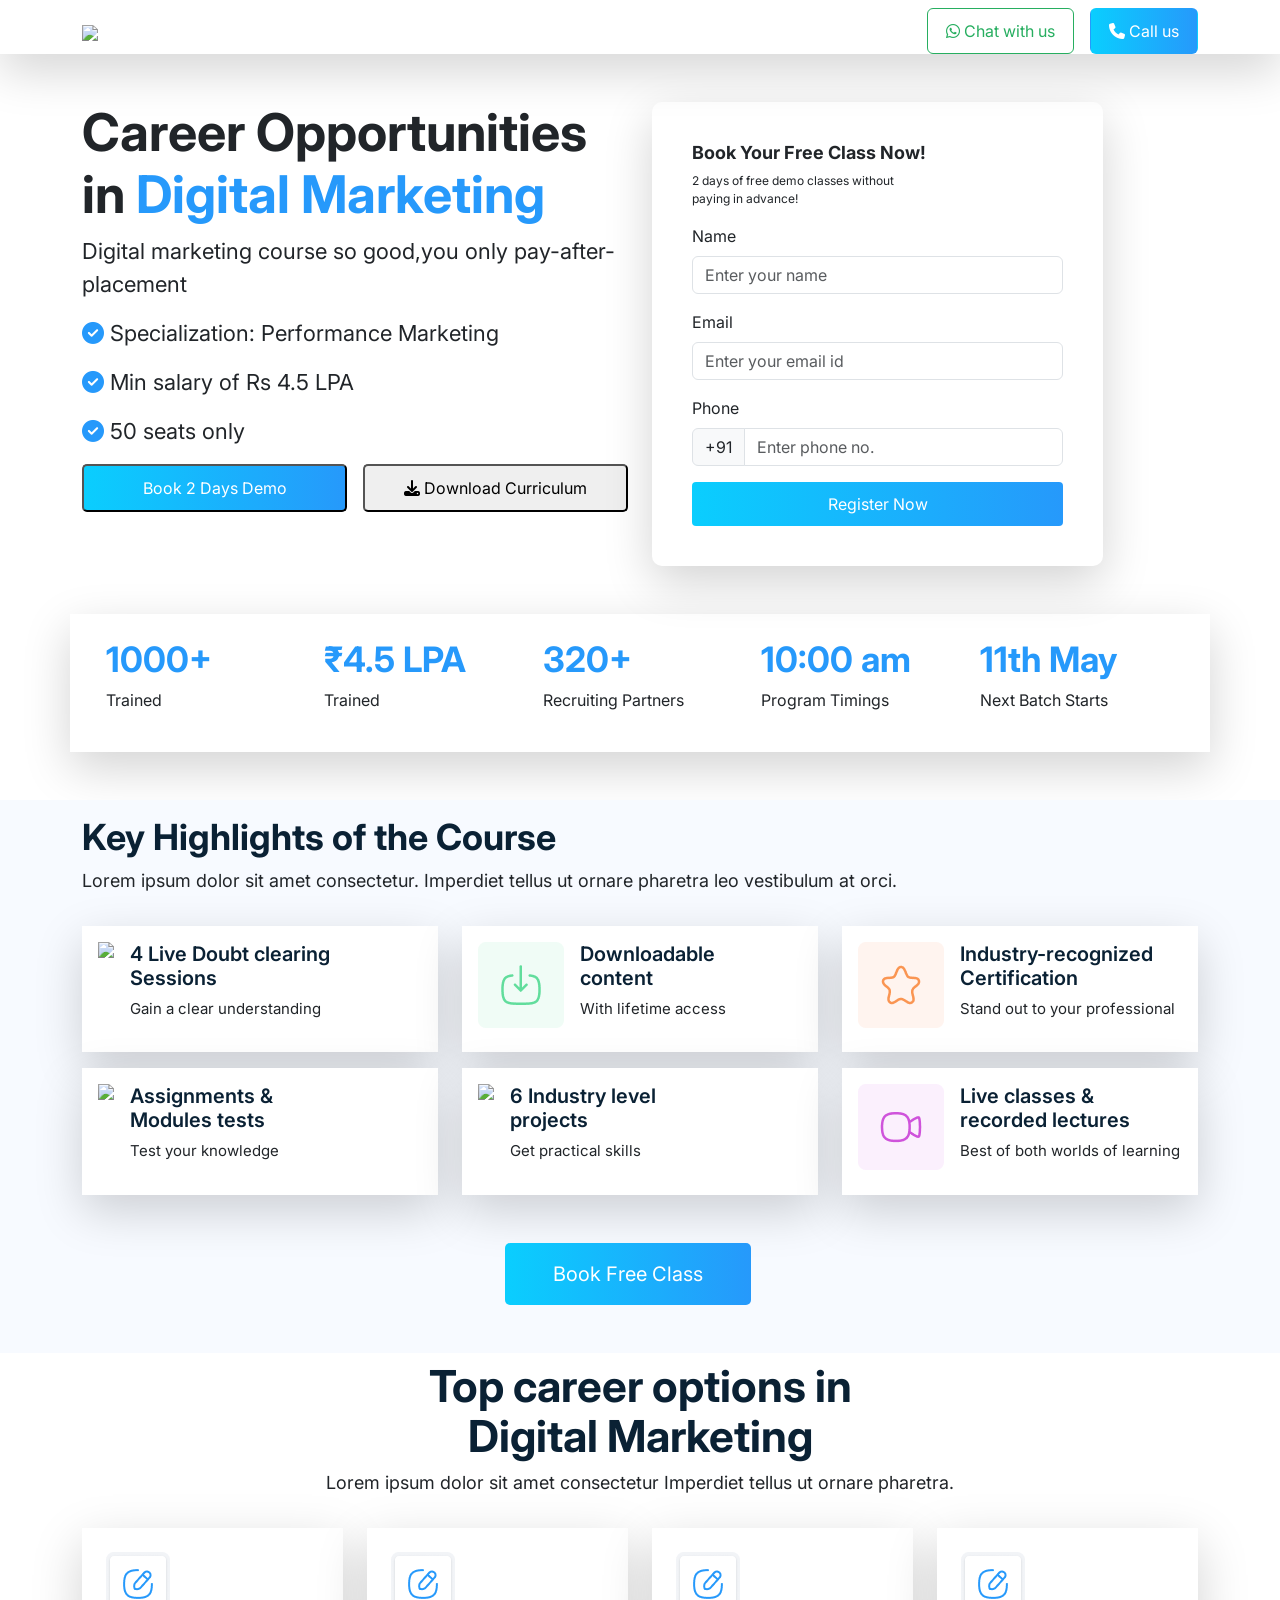
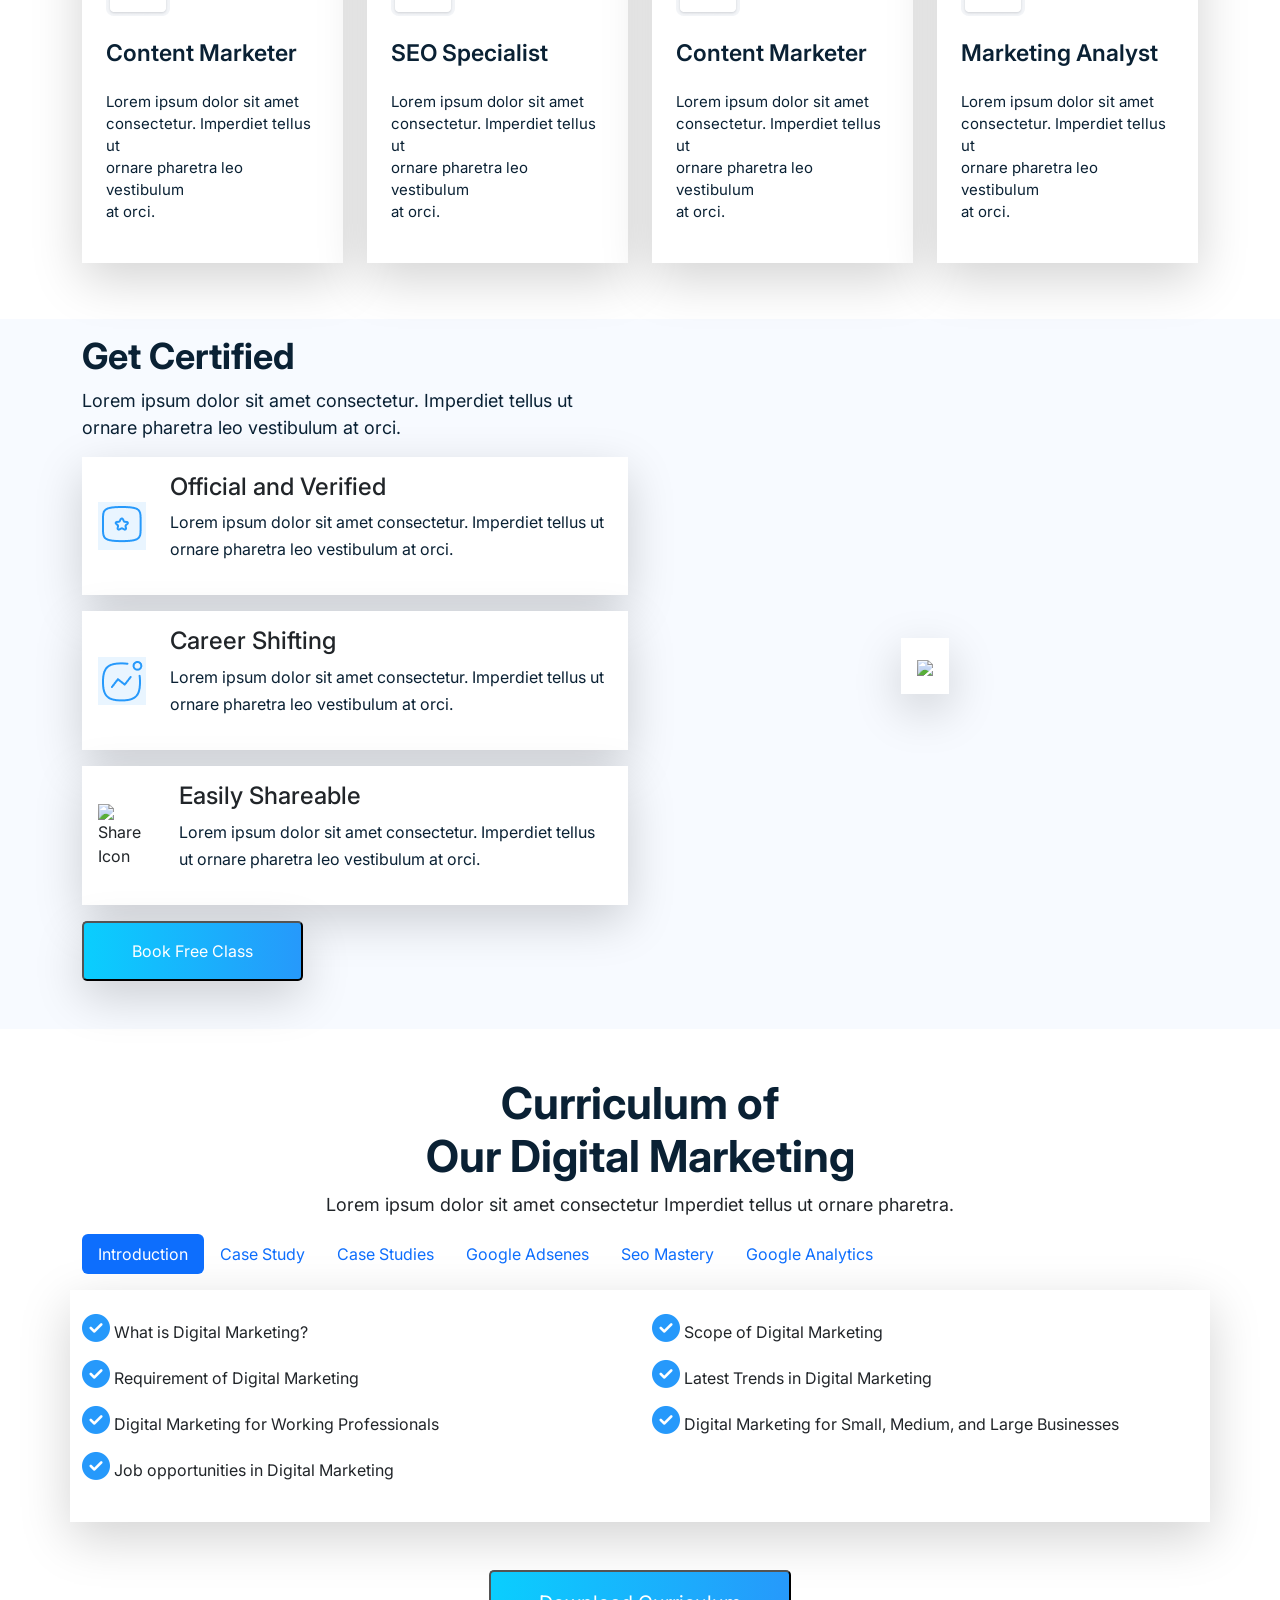
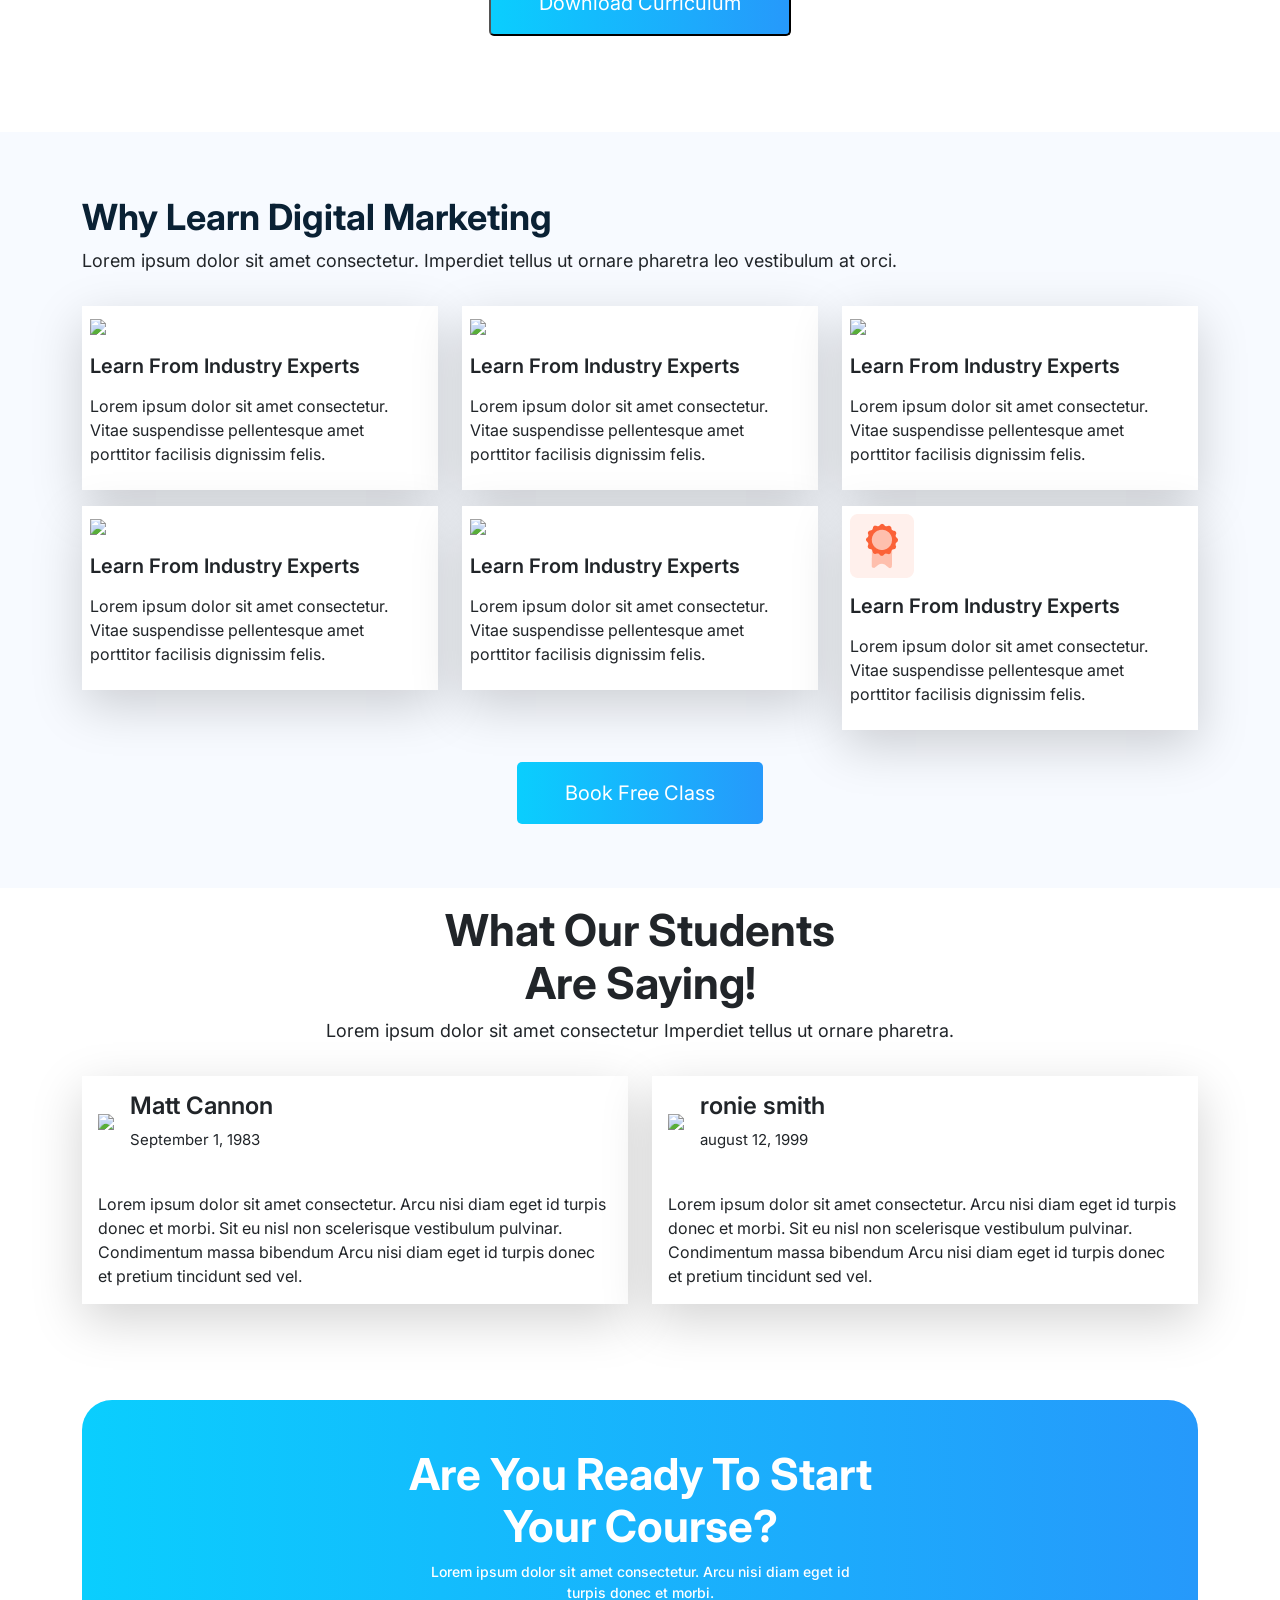
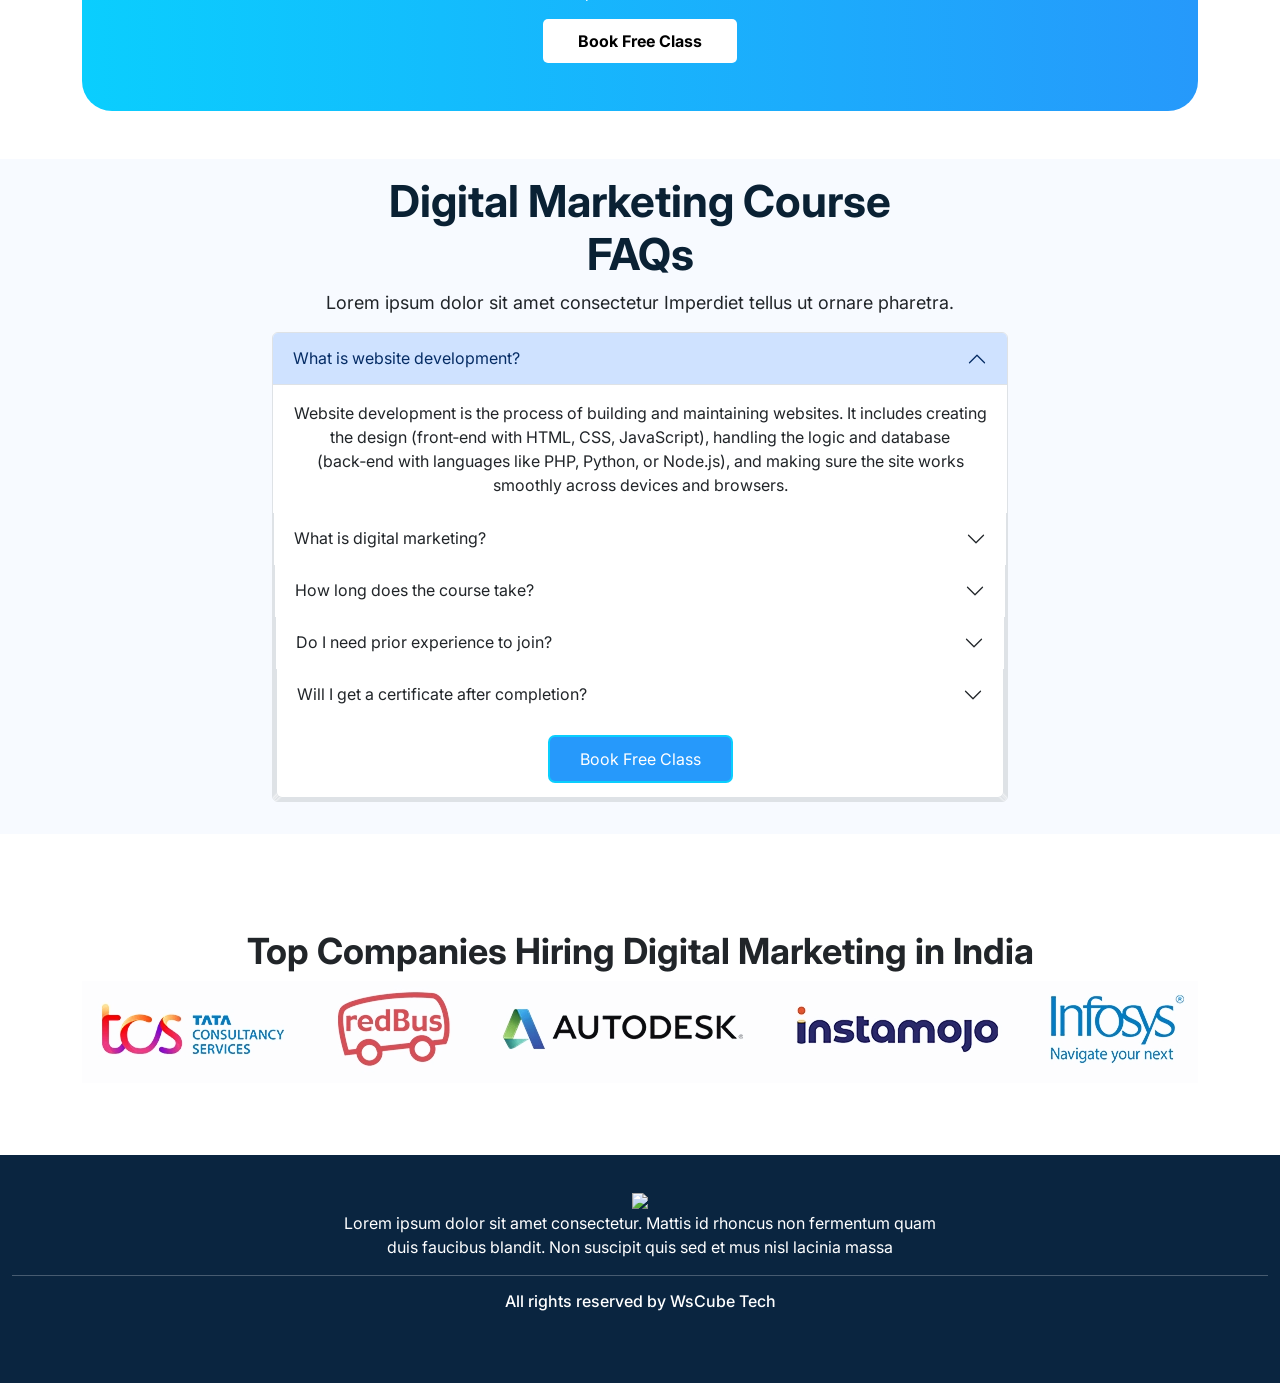
==== index.html @ 738ce54e "Rename home.html to index.html" ====
<!DOCTYPE html>
<html lang="en">

<head>
  <meta charset="UTF-8">
  <meta name="viewport" content="width=device-width, initial-scale=1.0">
  <title>Wscube teach landing page</title>
  <link href="https://cdn.jsdelivr.net/npm/bootstrap@5.3.8/dist/css/bootstrap.min.css" rel="stylesheet" />
  <link rel="stylesheet" href="https://cdnjs.cloudflare.com/ajax/libs/font-awesome/6.7.2/css/all.min.css" />
  <link rel="stylesheet" href="https://cdnjs.cloudflare.com/ajax/libs/font-awesome/6.7.2/css/all.min.css" />
  <link
    href="https://fonts.googleapis.com/css2?family=Inter:ital,opsz,wght@0,14..32,100..900;1,14..32,100..900&display=swap"
    rel="stylesheet" />

  <link rel="stylesheet" href="css/style.css">
  <link rel="stylesheet" href="css/media.css">
</head>

<body>
  <!-- enquiry modal -->
  <div class="modal fade" id="enmodal" tabindex="-1">
    <div class="modal-dialog">
      <div class="modal-content">

        <div class="modal-header">
          <h5 class="modal-title">Enquiry Now</h5>
          <button type="button" class="btn-close" data-bs-dismiss="modal" aria-label="Close"></button>
        </div>

        <div class="modal-body">
          <form class="bannerform p-3">
            <h3>Book Your Free Class Now!</h3>
            <p>2 days of free demo classes without paying in advance!</p>

            <div class="mb-3">
              <label class="form-label">Name</label>
              <input type="text" class="form-control" placeholder="Enter your name">
            </div>

            <div class="mb-3">
              <label class="form-label">Email</label>
              <input type="email" class="form-control" placeholder="Enter your email">
            </div>

            <div class="mb-3">
              <label class="form-label">Phone</label>
              <div class="input-group">
                <span class="input-group-text">+91</span>
                <input type="text" class="form-control" placeholder="Phone">
              </div>
            </div>

            <div class="mt-3">
              <button type="button" class="btn btn-primary" data-bs-toggle="modal" data-bs-target="#thanku">
                Register Now
              </button>
            </div>
          </form>
        </div>

      </div>
    </div>
  </div>

  <div class="modal fade" id="bookdemo" tabindex="-1">
    <div class="modal-dialog">
      <div class="modal-content">

        <div class="modal-header">
          <h5 class="modal-title">Book Now</h5>
          <button type="button" class="btn-close" data-bs-dismiss="modal" aria-label="Close"></button>
        </div>

        <div class="modal-body">
          <form class="bannerform p-3">
            <h3>Book Your Free Class Now!</h3>
            <p>2 days of free demo classes without paying in advance!</p>

            <div class="mb-3">
              <label class="form-label">Name</label>
              <input type="text" class="form-control" placeholder="Enter your name">
            </div>

            <div class="mb-3">
              <label class="form-label">Email</label>
              <input type="email" class="form-control" placeholder="Enter your email">
            </div>

            <div class="mt-3">
              <button type="button" class="btn btn-primary" data-bs-toggle="modal" data-bs-target="#thanku">
                Register Now
              </button>
            </div>
          </form>
        </div>

      </div>
    </div>
  </div>



  <header class="container-fluid py-2 shadow-lg bg-white mb-0 pb-0 position-sticky top-0 bg-white">
    <div class="container">
      <div class="row align-items-center">
        <div class="col-lg-6 col-12 text-lg-start text-center">
          <img src="images/logo.svg">
        </div>
        <div class="col-lg-6">
          <div class="btn-outer d-flex gap-3 justify-content-end">
            <button class="btn whatsappbtn"> <i class="fa-brands fa-whatsapp"></i> Chat with us</button>
            <button class="btn callbtn"> <i class="fa-solid fa-phone"></i> Call us</button>
          </div>
        </div>
      </div>
    </div>
  </header>

  <section class="container-fluid  py-lg-5 py-sm-4 py-3">
    <div class="container">
      <div class="row justify-content-space-betweenalign-items-center gy-3">
        <div class="col-lg-6">
          <div class="bannercontant">
            <h1>Career Opportunities <br>in<span> Digital Marketing</span></h1>
            <p>Digital marketing course so good,you only pay-after-<br>placement</p>
            <ul class="m-0 p-0">
              <li class="mb-3"><i class="fa-solid fa-circle-check"></i> Specialization: Performance Marketing</li>
              <li class="mb-3"><i class="fa-solid fa-circle-check"></i> Min salary of Rs 4.5 LPA</li>
              <li class="mb-3"><i class="fa-solid fa-circle-check"></i> 50 seats only</li>
            </ul>
            <div class="bannercontantbtn d-flex gap-3">
              <button data-bs-toggle="modal" data-bs-target="#bookdemo">Book 2 Days Demo</button>
              <button data-bs-toggle="modal" data-bs-target="#enmodal"><i class="fa-solid fa-download"></i> Download
                Curriculum</button>
            </div>
          </div>
        </div>
        <div class="col-lg-5">
          <form class="bannerform shadow-lg">
            <h3>Book Your Free Class Now!</h3>
            <p>2 days of free demo classes without<br>
              paying in advance!</p>
            <div class="mb-3">
              <label class="form-label">Name</label>
              <input type="name" class="form-control" placeholder="Enter your name">
            </div>
            <div class="mb-3">
              <label class="form-label">Email</label>
              <input type="email" class="form-control" placeholder="Enter your email id">
            </div>
            <div class="col-auto">
              <label class="visually-hidden">Phone</label>
              <label class="form-label">Phone</label>
              <div class="input-group">
                <div class="input-group-text">+91</div>
                <input type="text" class="form-control" placeholder="Enter phone no.">
              </div>
              <div class="mt-3">
                <button>Register Now</button>
              </div>
            </div>
          </form>
        </div>
      </div>
    </div>
    <div class="container shadow-lg mt-5 countersection">
      <div class="row row-cols-lg-5 row-cols-md-2 row-cols-1 p-4">
        <div class="col">
          <h3>1000+</h3>
          <p>Trained</p>
        </div>
        <div class="col">
          <h3>₹4.5 LPA</h3>
          <p>Trained</p>
        </div>
        <div class="col">
          <h3>320+</h3>
          <p>Recruiting Partners</p>
        </div>
        <div class="col">
          <h3>10:00 am</h3>
          <p>Program Timings</p>
        </div>
        <div class="col">
          <h3>11th May</h3>
          <p>Next Batch Starts </p>
        </div>
      </div>
    </div>
  </section>

  <section class="container-fluid highlightsection py-3">
    <div class="container">
      <div class="row mb-3">
        <div class="col-12">
          <h2>Key Highlights of the Course</h2>
          <p>Lorem ipsum dolor sit amet consectetur. Imperdiet tellus ut ornare pharetra leo vestibulum at orci.</p>
        </div>
      </div>
      <div class="row gy-3 mb-3">
        <div class="col-lg-4 col-sm-6 col-12">
          <div class="bg-white p-3 d-flex gap-3 align-items-start highlightitems shadow-lg">
            <img src="images/msg.png">
            <div>
              <h4>4 Live Doubt clearing<br> Sessions</h4>
              <p>Gain a clear understanding</p>
            </div>
          </div>
        </div>
        <div class="col-lg-4 col-sm-6 col-12">
          <div class="bg-white p-3 d-flex gap-3 align-items-start highlightitems shadow-lg">
            <img src="images/drop.png">
            <div>
              <h4>Downloadable<br> content</h4>
              <p>With lifetime access</p>
            </div>
          </div>
        </div>
        <div class="col-lg-4 col-sm-6 col-12">
          <div class="bg-white p-3 d-flex gap-3 align-items-start highlightitems shadow-lg">
            <img src="images/Frame 353 (1).png">
            <div>
              <h4>Industry-recognized<br> Certification</h4>
              <p>Stand out to your professional</p>
            </div>
          </div>
        </div>
        <div class="col-lg-4 col-sm-6 col-12">
          <div class="bg-white p-3 d-flex gap-3 align-items-start highlightitems shadow-lg">
            <img src="images/frame.png.png">
            <div>
              <h4>Assignments &<br>Modules tests</h4>
              <p>Test your knowledge</p>
            </div>
          </div>
        </div>
        <div class="col-lg-4 col-sm-6 col-12">
          <div class="bg-white p-3 d-flex gap-3 align-items-start highlightitems shadow-lg">
            <img src="images/tt.png">
            <div>
              <h4>6 Industry level<br> projects</h4>
              <p>Get practical skills</p>
            </div>
          </div>
        </div>
        <div class="col-lg-4 col-sm-6 col-12">
          <div class="bg-white p-3 d-flex gap-3 align-items-start highlightitems shadow-lg">
            <img src="images/camera.png">
            <div>
              <h4>Live classes &<br> recorded lectures</h4>
              <p>Best of both worlds of learning</p>
            </div>
          </div>
        </div>
        <div class="row mt-5 mb-3">
          <div class="col-lg-12 justify-content-center">
            <div class="text-center">
              <button class="highlightbtn py-3 px-5">Book Free Class</button>
            </div>
          </div>
        </div>
      </div>
    </div>
  </section>

  <section class="container-fluid careersection py-2 ">
    <div class="container">
      <div class="row  mb-3">
        <div class="col-lg-12 text-center ">
          <h2>Top career options in<br> Digital Marketing</h2>
          <p>Lorem ipsum dolor sit amet consectetur Imperdiet tellus ut ornare pharetra.</p>
        </div>
      </div>
      <div class="row gy-2 mb-5">
        <div class="col-lg-3 col-sm-6 col-12 justify-content-center d-flex">
          <div class="bg-white p-4  shadow-lg align-items-start careeritem">
            <img src="images/career1.png">
            <div>
              <h4 class="mt-4">Content Marketer</h4>
              <p class="mt-4">Lorem ipsum dolor sit amet<br>
                consectetur. Imperdiet tellus ut<br>
                ornare pharetra leo vestibulum<br>
                at orci.</p>
            </div>
          </div>
        </div>
        <div class="col-lg-3 col-sm-6 col-12 justify-content-center d-flex">
          <div class="bg-white p-4  shadow-lg align-items-start careeritem">
            <img src="images/career1.png">
            <div>
              <h4 class="mt-4">SEO Specialist</h4>
              <p class="mt-4">Lorem ipsum dolor sit amet<br>
                consectetur. Imperdiet tellus ut<br>
                ornare pharetra leo vestibulum<br>
                at orci.</p>
            </div>
          </div>
        </div>
        <div class="col-lg-3 col-sm-6 col-12 justify-content-center d-flex">
          <div class="bg-white p-4  shadow-lg align-items-start careeritem">
            <img src="images/career1.png">
            <div>
              <h4 class="mt-4">Content Marketer</h4>
              <p class="mt-4">Lorem ipsum dolor sit amet<br>
                consectetur. Imperdiet tellus ut<br>
                ornare pharetra leo vestibulum<br>
                at orci.</p>
            </div>
          </div>
        </div>
        <div class="col-lg-3 col-sm-6 col-12 justify-content-center d-flex">
          <div class="bg-white p-4  shadow-lg align-items-start careeritem">
            <img src="images/career1.png">
            <div>
              <h4 class="mt-4">Marketing Analyst</h4>
              <p class="mt-4">Lorem ipsum dolor sit amet<br>
                consectetur. Imperdiet tellus ut<br>
                ornare pharetra leo vestibulum<br>
                at orci.</p>
            </div>
          </div>
        </div>

      </div>
    </div>
  </section>

  <section class="container-fluid highlightsection py-3">
    <div class="container">
      <div class="row mb-3">

        <!-- Left Column: Certificates + Button -->
        <div class="col-lg-6 col-sm-12 certificatesection">
          <h2>Get Certified</h2>
          <p>Lorem ipsum dolor sit amet consectetur. Imperdiet tellus ut ornare
            pharetra leo vestibulum at orci.</p>

          <div class="bg-white mb-3 p-3 gap-4 d-flex align-items-center certificateitem shadow-lg">
            <img src="images/certificate1.png" alt="Certificate Icon">
            <div>
              <h4>Official and Verified</h4>
              <p>Lorem ipsum dolor sit amet consectetur. Imperdiet tellus ut ornare
                pharetra leo vestibulum at orci.</p>
            </div>
          </div>

          <div class="bg-white mb-3 p-3 gap-4 d-flex align-items-center certificateitem shadow-lg">
            <img src="images/certificate2.png" alt="Career Icon">
            <div>
              <h4>Career Shifting</h4>
              <p>Lorem ipsum dolor sit amet consectetur. Imperdiet tellus ut ornare
                pharetra leo vestibulum at orci.</p>
            </div>
          </div>

          <div class="bg-white mb-3 p-3 gap-4 d-flex align-items-center certificateitem shadow-lg">
            <img src="images/send.png" alt="Share Icon">
            <div>
              <h4>Easily Shareable</h4>
              <p>Lorem ipsum dolor sit amet consectetur. Imperdiet tellus ut ornare
                pharetra leo vestibulum at orci.</p>
            </div>
          </div>

          <button class="certificatebtn py-3 px-5 shadow-lg mb-3">Book Free Class</button>
        </div>

        <!-- Right Column: Image -->
        <div class="col-lg-6 col-sm-12 d-flex justify-content-center align-items-center">
          <div class="bg-white shadow-lg p-3">
            <img src="images/image 134.png" class="img-fluid">
          </div>
        </div>
      </div>
    </div>
  </section>

  <section class="container-fluid py-5 mb-5">
    <div class="container">
      <div class="row justify-content-center">
        <div class="col-8 text-center tabsection">
          <h2>Curriculum of<br> Our Digital Marketing</h2>
          <p>Lorem ipsum dolor sit amet consectetur Imperdiet tellus ut ornare pharetra.</p>
        </div>
      </div>

      <div class="row">
        <div class="col-12">
          <ul class="nav nav-pills mb-3" id="pills-tab" role="tablist">
            <li class="nav-item" role="presentation">
              <button class="nav-link active" id="pills-home-tab" data-bs-toggle="pill" data-bs-target="#introduction"
                type="button" role="tab" aria-controls="pills-home" aria-selected="true">Introduction</button>
            </li>
            <li class="nav-item" role="presentation">
              <button class="nav-link" id="pills-profile-tab" data-bs-toggle="pill" data-bs-target="#case-study"
                type="button" role="tab" aria-controls="pills-profile" aria-selected="false">Case Study</button>
            </li>
            <li class="nav-item" role="presentation">
              <button class="nav-link" id="pills-contact-tab" data-bs-toggle="pill" data-bs-target="#case-studies"
                type="button" role="tab" aria-controls="pills-contact" aria-selected="false">Case Studies</button>
            </li>
            <li class="nav-item" role="presentation">
              <button class="nav-link" id="pills-disabled-tab" data-bs-toggle="pill" data-bs-target="#google-adsenes"
                type="button" role="tab" aria-controls="pills-disabled" aria-selected="false">Google
                Adsenes</button>
            </li>
            <li class="nav-item" role="presentation">
              <button class="nav-link" id="pills-disabled-tab" data-bs-toggle="pill" data-bs-target="#seo-mastery"
                type="button" role="tab" aria-controls="pills-disabled" aria-selected="false">Seo
                Mastery</button>
            </li>
            <li class="nav-item" role="presentation">
              <button class="nav-link" id="pills-disabled-tab" data-bs-toggle="pill" data-bs-target="#google-analytics"
                type="button" role="tab" aria-controls="pills-disabled" aria-selected="false">Google
                Analytics</button>
            </li>
          </ul>

          <div class="tab-content" id="pills-tabContent">
            <div class="tab-pane fade show active" id="introduction" role="tabpanel" aria-labelledby="pills-home-tab"
              tabindex="0">
              <div class="row shadow-lg py-4">
                <div class="col-lg-6 tabsec">
                  <ul class="m-0 p-0">
                    <li class="mb-3"><i class="fa-solid fa-circle-check"></i> What is Digital Marketing?</li>
                    <li class="mb-3"><i class="fa-solid fa-circle-check"></i> Requirement of Digital Marketing</li>
                    <li class="mb-3"><i class="fa-solid fa-circle-check"></i> Digital Marketing for Working
                      Professionals</li>
                    <li class="mb-3"><i class="fa-solid fa-circle-check"></i> Job opportunities in Digital Marketing
                    </li>
                  </ul>
                </div>
                <div class="col-lg-6 tabsec">
                  <ul class="m-0 p-0">
                    <li class="mb-3"><i class="fa-solid fa-circle-check"></i> Scope of Digital Marketing</li>
                    <li class="mb-3"><i class="fa-solid fa-circle-check"></i> Latest Trends in Digital Marketing</li>
                    <li class="mb-3"><i class="fa-solid fa-circle-check"></i> Digital Marketing for Small, Medium, and
                      Large Businesses</li>
                  </ul>
                </div>
              </div>
            </div>


            <div class="tab-pane fade" id="case-study" role="tabpanel" aria-labelledby="pills-profile-tab" tabindex="0">
              <div class="row py-4 shadow-lg">
                <div class="col-lg-6 tabsec">
                  <ul class="m-0 p-0">
                    <li class="mb-3"><i class="fa-solid fa-circle-check"></i> What is Digital Marketing?</li>
                    <li class="mb-3"><i class="fa-solid fa-circle-check"></i> Requirement of Digital Marketing</li>
                    <li class="mb-3"><i class="fa-solid fa-circle-check"></i> Digital Marketing for Working
                      Professionals</li>
                    <li class="mb-3"><i class="fa-solid fa-circle-check"></i> Job opportunities in Digital Marketing
                    </li>
                  </ul>
                </div>
                <div class="col-lg-6 tabsec">
                  <ul class="m-0 p-0">
                    <li class="mb-3"><i class="fa-solid fa-circle-check"></i> Scope of Digital Marketing</li>
                    <li class="mb-3"><i class="fa-solid fa-circle-check"></i> Latest Trends in Digital Marketing</li>
                    <li class="mb-3"><i class="fa-solid fa-circle-check"></i> Digital Marketing for Small, Medium, and
                      Large Businesses</li>
                  </ul>
                </div>
                <div class="col-lg-6 tabsec">
                  <ul class="m-0 p-0">
                    <li class="mb-3"><i class="fa-solid fa-circle-check"></i> Scope of Digital Marketing</li>
                    <li class="mb-3"><i class="fa-solid fa-circle-check"></i> Latest Trends in Digital Marketing</li>

                  </ul>
                </div>
              </div>
            </div>


            <div class="tab-pane fade" id="case-studies" role="tabpanel" aria-labelledby="pills-contact-tab"
              tabindex="0">
              <div class="row shadow-lg py-4">
                <div class="col-lg-6 tabsec">
                  <ul class="m-0 p-0">
                    <li class="mb-3"><i class="fa-solid fa-circle-check"></i> What is Digital Marketing?</li>
                    <li class="mb-3"><i class="fa-solid fa-circle-check"></i> Requirement of Digital Marketing</li>
                    <li class="mb-3"><i class="fa-solid fa-circle-check"></i> Digital Marketing for Working
                      Professionals</li>
                  </ul>
                </div>
                <div class="col-lg-6 tabsec">
                  <ul class="m-0 p-0">
                    <li class="mb-3"><i class="fa-solid fa-circle-check"></i> Scope of Digital Marketing</li>
                    <li class="mb-3"><i class="fa-solid fa-circle-check"></i> Latest Trends in Digital Marketing</li>
                    <li class="mb-3"><i class="fa-solid fa-circle-check"></i> Digital Marketing for Small, Medium, and
                      Large Businesses</li>
                  </ul>
                </div>
              </div>
            </div>


            <div class="tab-pane fade" id="google-adsenes" role="tabpanel" aria-labelledby="pills-disabled-tab"
              tabindex="0">
              <div class="row shadow-lg py-4">
                <div class="col-lg-6 tabsec">
                  <ul class="m-0 p-0">
                    <li class="mb-3"><i class="fa-solid fa-circle-check"></i> What is Digital Marketing?</li>
                    <li class="mb-3"><i class="fa-solid fa-circle-check"></i> Requirement of Digital Marketing</li>
                  </ul>
                </div>
                <div class="col-lg-6 tabsec">
                  <ul class="m-0 p-0">
                    <li class="mb-3"><i class="fa-solid fa-circle-check"></i> Scope of Digital Marketing</li>
                    <li class="mb-3"><i class="fa-solid fa-circle-check"></i> Latest Trends in Digital Marketing</li>
                  </ul>
                </div>
              </div>
            </div>

            <div class="tab-pane fade" id="seo-mastery" role="tabpanel" aria-labelledby="pills-disabled-tab"
              tabindex="0">
              <div class="row shadow-lg py-4">
                <div class="col-lg-6 tabsec">
                  <ul class="m-0 p-0">
                    <li class="mb-3"><i class="fa-solid fa-circle-check"></i> What is Digital Marketing?</li>
                    <li class="mb-3"><i class="fa-solid fa-circle-check"></i> Requirement of Digital Marketing</li>
                    <li class="mb-3"><i class="fa-solid fa-circle-check"></i> Digital Marketing for Working
                      Professionals</li>
                    <li class="mb-3"><i class="fa-solid fa-circle-check"></i> Job opportunities in Digital Marketing
                    </li>
                  </ul>
                </div>
                <div class="col-lg-6 tabsec">
                  <ul class="m-0 p-0">
                    <li class="mb-3"><i class="fa-solid fa-circle-check"></i> Scope of Digital Marketing</li>
                    <li class="mb-3"><i class="fa-solid fa-circle-check"></i> Latest Trends in Digital Marketing</li>
                    <li class="mb-3"><i class="fa-solid fa-circle-check"></i> Digital Marketing for Small, Medium, and
                      Large Businesses</li>
                  </ul>
                </div>
              </div>
            </div>


            <div class="tab-pane fade" id="google-analytics" role="tabpanel" aria-labelledby="pills-disabled-tab"
              tabindex="0">
              <div class="row shadow-lg py-4">
                <div class="col-lg-6 tabsec">
                  <ul class="m-0 p-0">
                    <li class="mb-3"><i class="fa-solid fa-circle-check"></i> What is Digital Marketing?</li>
                    <li class="mb-3"><i class="fa-solid fa-circle-check"></i> Requirement of Digital Marketing</li>
                  </ul>
                </div>
                <div class="col-lg-6 tabsec">
                  <ul class="m-0 p-0">
                    <li class="mb-3"><i class="fa-solid fa-circle-check"></i> Scope of Digital Marketing</li>
                  </ul>
                </div>
              </div>
            </div>

            <div class="d-flex justify-content-center mt-5">
              <button class="tabbtn py-3 px-5 ">Download Curriculum</button>
            </div>

          </div>
        </div>
      </div>
  </section>

  <section class="container-fluid py-5 highlightsection">
    <div class="container">
      <div class="row mb-3 ">
        <div class="col-12 marketsection">
          <h2 class=mt-3>Why Learn Digital Marketing</h2>
          <p>Lorem ipsum dolor sit amet consectetur. Imperdiet tellus ut ornare pharetra leo vestibulum at orci.</p>
        </div>
      </div>
      <div class="row gy-3 mb-3">
        <div class="col-lg-4 col-sm-6 col-12">
          <div class="bg-white p-2 gap-3 align-items-start marketitem shadow-lg">
            <img src="images/marketk.png">
            <div>
              <h3 class="mt-3">Learn From Industry Experts</h2>
                <p class="mt-3">Lorem ipsum dolor sit amet consectetur.<br> Vitae suspendisse pellentesque amet<br>
                  porttitor facilisis dignissim felis.</p>
            </div>
          </div>
        </div>

        <div class="col-lg-4 col-sm-6 col-12">
          <div class="bg-white p-2  gap-3 align-items-start marketitem shadow-lg">
            <img src="images/market.png">
            <div>
              <h3 class="mt-3">Learn From Industry Experts</h2>
                <p class="mt-3">Lorem ipsum dolor sit amet consectetur.<br> Vitae suspendisse pellentesque amet<br>
                  porttitor facilisis dignissim felis.</p>
            </div>
          </div>
        </div>

        <div class="col-lg-4 col-sm-6 col-12">
          <div class="bg-white p-2  gap-3 align-items-start marketitem shadow-lg">
            <img src="images/market2.png">
            <div>
              <h3 class="mt-3">Learn From Industry Experts</h2>
                <p class="mt-3">Lorem ipsum dolor sit amet consectetur.<br> Vitae suspendisse pellentesque amet<br>
                  porttitor facilisis dignissim felis.</p>
            </div>
          </div>
        </div>

        <div class="col-lg-4 col-sm-6 col-12">
          <div class="bg-white p-2  gap-3 align-items-start marketitem shadow-lg">
            <img src="images/market3.png">
            <div>
              <h3 class="mt-3">Learn From Industry Experts</h2>
                <p class="mt-3">Lorem ipsum dolor sit amet consectetur.<br> Vitae suspendisse pellentesque amet<br>
                  porttitor facilisis dignissim felis.</p>
            </div>
          </div>
        </div>

        <div class="col-lg-4 col-sm-6 col-12">
          <div class="bg-white p-2  gap-3 align-items-start marketitem shadow-lg">
            <img src="images/markett4.png">
            <div>
              <h3 class="mt-3">Learn From Industry Experts</h2>
                <p class="mt-3">Lorem ipsum dolor sit amet consectetur.<br> Vitae suspendisse pellentesque amet<br>
                  porttitor facilisis dignissim felis.</p>
            </div>
          </div>
        </div>

        <div class="col-lg-4 col-sm-6 col-12">
          <div class="bg-white p-2  gap-3 align-items-start marketitem shadow-lg">
            <img src="images/Frame (5).png">
            <div>
              <h3 class=mt-3>Learn From Industry Experts</h2>
                <p class="mt-3">Lorem ipsum dolor sit amet consectetur.<br> Vitae suspendisse pellentesque amet<br>
                  porttitor facilisis dignissim felis.</p>
            </div>
          </div>
        </div>

        <div class="d-flex justify-content-center">
          <button class="marketbtn py-3 mt-3 px-5">Book Free Class</button>
        </div>



      </div>
  </section>

  <section class="container-fluid py-3 mb-5">
    <div class="conatiner">
      <div class="row mb-3">
        <div class="col-lg-12 text-center studentsection">
          <h2>What Our Students<br> Are Saying!</h2>
          <p>Lorem ipsum dolor sit amet consectetur Imperdiet tellus ut ornare pharetra.</p>
        </div>
      </div>
    </div>

    <div class="container">
      <div class="row gy-3 mb-3">
        <div class="col-lg-6">
          <div class="bg-white shadow-lg ">
            <div class="d-flex px-3 align-items-center studentitem gap-3">
              <img src="images/student1.png">
              <div class="align-items-center justify-content-center">
                <h3 class="mt-3 align-items-center">Matt Cannon</h3>
                <p>September 1, 1983</p>
              </div>
              <div>
              </div>
            </div>
            <p class="mt-2 mx-3 py-3 ">Lorem ipsum dolor sit amet consectetur. Arcu nisi diam eget id turpis donec et
              morbi. Sit eu nisl non scelerisque vestibulum pulvinar. Condimentum massa bibendum Arcu nisi diam eget id
              turpis donec et pretium
              tincidunt sed vel.</p>
          </div>
        </div>

        <div class="col-lg-6">
          <div class="bg-white shadow-lg ">
            <div class="d-flex px-3 align-items-center studentitem gap-3">
              <img src="images/student2.png">
              <div class="align-items-center justify-content-center">
                <h3 class="mt-3 align-items-center">ronie smith</h3>
                <p>august 12, 1999</p>
              </div>
              <div>
              </div>
            </div>
            <p class="mt-2 mx-3 py-3 ">Lorem ipsum dolor sit amet consectetur. Arcu nisi diam eget id turpis donec et
              morbi. Sit eu nisl non scelerisque vestibulum pulvinar. Condimentum massa bibendum Arcu nisi diam eget id
              turpis donec et pretium
              tincidunt sed vel.</p>
          </div>
        </div>
      </div>
  </section>

  <section class="container-fluid mb-5">
    <div class="container">
      <div class="row mb-lg-4 align-items-center">
        <div class="col-lg-12 col-12 align-items-center text-center">
          <div class="readysection text-center p-lg-5 py-5">
            <h1>Are You Ready To Start<br> Your Course?</h1>
            <p>Lorem ipsum dolor sit amet consectetur. Arcu nisi diam eget id <br>turpis donec et morbi.</p>
            <button class="readybtn text-center">Book Free Class</button>
          </div>
        </div>
      </div>
    </div>
  </section>

  <section class="container-fluid highlightsection py-3 mb-5">
    <div class="container">
      <div class="row mb-3 justify-content-center">
        <div class="col-lg-8 text-center faqsection">
          <h2>Digital Marketing Course <br>FAQs</h2>
          <p>Lorem ipsum dolor sit amet consectetur Imperdiet tellus ut ornare pharetra.</p>

          <div class="accordion" id="accordionExample">
            <div class="accordion-item">
              <h2 class="accordion-header">
                <button class="accordion-button" type="button" data-bs-toggle="collapse" data-bs-target="#faq1">
                  What is website development? </button>
              </h2>
              <div id="faq1" class="accordion-collapse collapse show" data-bs-parent="#accordionExample">
                <div class="accordion-body">

                  Website development is the process of building and maintaining websites. It includes creating the
                  design (front‑end with HTML, CSS, JavaScript), handling the logic and database (back‑end with
                  languages like PHP, Python, or Node.js), and making sure the site works smoothly across devices and
                  browsers.
                </div>
              </div>

              <div class="accordion-item">
                <h2 class="accordion-header">
                  <button class="accordion-button collapsed" type="button" data-bs-toggle="collapse"
                    data-bs-target="#faq2">
                    What is digital marketing? </button>
                </h2>
                <div id="faq2" class="accordion-collapse collapse" data-bs-parent="#accordionExample">
                  <div class="accordion-body">
                    Digital marketing is the practice of promoting products or services using online platforms like
                    social media, search engines, email, and websites to reach and engage customers.
                  </div>
                </div>

                <div class="accordion-item">
                  <h2 class="accordion-header">
                    <button class="accordion-button collapsed" type="button" data-bs-toggle="collapse"
                      data-bs-target="#faq3">
                      How long does the course take? </button>
                  </h2>
                  <div id="faq3" class="accordion-collapse collapse" data-bs-parent="#accordionExample">
                    <div class="accordion-body">
                      The course usually takes about 3 months to complete, with weekly classes, assignments, and live
                      projects to help you apply what you learn.
                    </div>
                  </div>

                  <div class="accordion-item">
                    <h2 class="accordion-header">
                      <button class="accordion-button collapsed" type="button" data-bs-toggle="collapse"
                        data-bs-target="#faq4">
                        Do I need prior experience to join? </button>
                    </h2>
                    <div id="faq4" class="accordion-collapse collapse" data-bs-parent="#accordionExample">
                      <div class="accordion-body">
                        No prior experience is required. The course is designed for beginners and starts from the
                        basics, gradually moving to advanced topics.
                      </div>
                    </div>

                    <div class="accordion-item">
                      <h2 class="accordion-header">
                        <button class="accordion-button collapsed" type="button" data-bs-toggle="collapse"
                          data-bs-target="#faq5">
                          Will I get a certificate after completion? </button>
                      </h2>
                      <div id="faq5" class="accordion-collapse collapse " data-bs-parent="#accordionExample">
                        <div class="accordion-body">
                          Yes, after successfully completing the course and projects, you will receive a recognized
                          certificate that can help boost your career opportunities.
                        </div>
                      </div>
                      <button class="faqbtn mt-3 mb-3">Book Free Class</button>

                    </div>


                  </div>

                </div>
              </div>
  </section>

  <section class="container-fluid py-5">
    <div class="container">
      <div class="row mb-3">
        <div class="col-lg-12 mb-2 text-center companysec ">
          <h1>Top Companies Hiring Digital Marketing in India</h1>
          <img src="images/company.png " class="img-fluid">
        </div>
      </div>
    </div>
  </section>

  <section class="container-fluid py-3 endingsec">
    <div class="row">
      <div class="col-12 text-center mt-3 mb-2 enditem">
        <img src="images/logo_black 2.png">
        <p>Lorem ipsum dolor sit amet consectetur. Mattis id rhoncus non fermentum quam<br> duis faucibus blandit. Non
          suscipit quis sed et mus nisl lacinia massa</p>
        <hr>
        <h6 class="mb-5 align-items-end justify-content-end">All rights reserved by WsCube Tech</h6>
      </div>
    </div>
  </section>

</body>
<script src="https://cdn.jsdelivr.net/npm/@popperjs/core@2.11.8/dist/umd/popper.min.js"></script>
<script src="https://cdn.jsdelivr.net/npm/bootstrap@5.3.8/dist/js/bootstrap.min.js"></script>

</html>
---- css/style.css ----
* {
    font-family: "Inter", sans-serif;
    ;
}

.whatsappbtn {
    border: 1px solid #27AE60;
    color: #27AE60;
    padding: 10px 18px;
    font-size: 16px;
}

.whatsappbtn:hover {
    border: 1px solid #27AE60;
}

.whatsappbtn i {
    color: #27AE60;
}

.callbtn {
    color: white;
    padding: 10px 18px;
    font-size: 16px;
    background: linear-gradient(to right, #0ACEFE, #2699FB);
}

.bannercontant h1 {
    font-family: inter;
    font-size: 52px;
    font-weight: 700;
}

.bannercontant h1 span {
    color: #2699FB;
    background: url("../images/line.png.png") no-repeat bottom;
}

.bannercontant p {
    font-size: 22px;
}

.bannercontant ul li {
    list-style: none;
}

.bannercontant ul li i {
    color: #2699FB;
}

.bannercontant ul li {
    font-size: 22px;
}

.bannercontantbtn button {
    width: 50%;
    padding: 10px 0px;
    border-radius: 5px;
}

.bannercontantbtn button:first-child {
    background: linear-gradient(to right, #0ACEFE, #2699FB);
    color: white;
}

.bannerform {
    padding: 40px;
    border-radius: 10px;
}

.bannerform h3 {
    font-size: 18px;
    font-weight: 700;
}

.bannerform p {
    font-size: 12px;
}

.bannerform button {
    color: white;
    background: linear-gradient(to right, #0ACEFE, #2699FB);
    width: 100%;
    padding: 10px 0px;
    border: none;
    border-radius: 4px;
}

.countersection h3 {
    color: #2699FB;
    font-weight: 700;
    font-size: 35px;
}

.countersection p {
    font-size: 16px;
    font-weight: 400;
}

.highlightsection {
    background-color: #F7FAFF;
}

.highlightsection h2 {
    color: #0A2134;
    font-size: 36px;
    font-weight: 700;
}

.highlightsection p {
    font-size: 18px;
    font-weight: 400;
}

.highlightitems h4 {
    font-size: 20px;
    color: #0A2134;
    font-weight: 600;
}

.highlightitems p {
    font-size: 15px;
    font-weight: 400;
}

.highlightbtn {
    color: white;
    background: linear-gradient(to right, #0ACEFE, #2699FB);
    border-radius: 5px;
    font-size: 20px;
    border: none;
}

.careersection h2 {
    font-size: 44px;
    font-weight: 700;
    color: #0A2134;
    line-height: 50px;
}

.careersection p {
    font-size: 18px;
    font-weight: 400;
    columns: #0A2134;
    line-height: 27px;
}

.careeritem h4 {
    font-size: 23px;
    font-weight: 600;
    letter-spacing: 2%;
    color: #0A2134;
}

.careeritem p {
    font-size: 15px;
    line-height: 22px;
    font-weight: 400;
    color: #0A2134;
}

.certificatesection h2 {
    font-size: 36px;
    font-weight: 700;
    color: #0A2134;
}

.certificatesection p {
    font-size: 18px;
    font-weight: 400;
    color: #0A2134;
    line-height: 27px;
}

.certificateitem h3 {
    font-weight: 700;
    font-size: 20px;
    color: #0A2134;

}

.certificateitem p {
    font-weight: 400;
    font-size: 16px;
    color: #0A2134;
}

.certificatebtn {
    color: white;
    border-radius: 5px;
    background: linear-gradient(to right, #0ACEFE, #2699FB);

}

.tabsection h2 {
    font-weight: 700;
    font-size: 44px;
    color: #0A2134;
}

.tabsection p {
    font-size: 18px;
    font-weight: 400;
}

.tabsec ul li {
    list-style: none;
}

.tabsec ul li i {
    color: #2699FB;
    font-size: 28px;
}

.tabbtn {
    color: white;
    border-radius: 5px;
    background: linear-gradient(to right, #0ACEFE, #2699FB);
    font-size: 20px;
}

.marketsection h2 {
    font-size: 36px;
    font-weight: 700;
}

.marketsection p {
    font-size: 18px;
    font-weight: 400;
}

.marketitem h3 {
    font-size: 20px;
    font-weight: 600;
}

.marketitem p {
    font-size: 16px;
    font-weight: 400;
}

.marketbtn {
    color: white;
    border-radius: 5px;
    background: linear-gradient(to right, #0ACEFE, #2699FB);
    font-size: 20px;
    border: none;
}

.studentsection h2 {
    font-size: 44px;
    font-weight: 700;
}

.studentsection p {
    font-size: 18px;
    font-weight: 400;
}

.studentitem h3 {
    font-size: 24px;
    font-weight: 600;
}

.studentitem p {
    font-size: 15px;
    font-weight: 400;
}

.readysection {
    background: linear-gradient(to right, #0ACEFE, #2699FB);
    border-radius: 30px;
}

.readysection h1 {
    color: white;
    font-size: 44px;
    font-weight: 700;
}

.readysection p {
    color: white;
    font-size: 14px;
    font-weight: 500;
}

.readybtn {
    padding: 10px 35px;
    border-radius: 5px;
    color: black;
    border: none;
    background-color: white;
    font-weight: bold;
    transition: all 0.4s ease-in-out;
}

.readybtn:hover {
    transform: scale(1.1);
}

.faqsection h2 {
    font-size: 44px;
    font-weight: 700;
}

.faqsection p {
    font-size: 18px;
    font-weight: 400;
}

.faqbtn {
    padding: 10px 30px;
    color: white;
    border-radius: 5px;
    border: none;
    box-shadow: 0px 0px 0px 2px #0ACEFE;
    background-color: #2699FB;
}

.companysec h1 {
    font-size: 36px;
    font-weight: 700;
}

.endingsec {
    background-color: #0A2540;
}

.enditem img {
    font-size: 15px;
}

.enditem p {
    color: white;
    font-size: 16px;
    font-weight: 400;
}

.enditem hr {
    color: white;
}

.enditem h6 {
    color: white
}
---- css/media.css ----
@Media only screen and (min-width:200px) and (max-width:575px) {
    .btn-outer {
        width: 100%;
        position: fixed;
        bottom: 0;
        left: 0;
        background-color: white;
        justify-content: center !important;
        background: white;
        padding: 5px 0px;
    }

    .whatsappbtn,
    .callbtn {
        padding: 7px 15px;
        font-size: 14px;
    }

    .bannercontant h1 {
        font-size: 25px;
        font-weight: 700;
        text-align: center;
        line-height: 35px;
    }

    .bannercontant br {
        display: none;
    }

    .bannercontant h1 span {
        color: #2699FB;
        background: url("../images/line.png.png") no-repeat bottom;
    }

    .bannercontant p,
    .bannercontant ul li {
        font-size: 16px;
    }

    .bannercontantbtn {
        flex-direction: column;
    }

    .bannercontantbtn button {
        width: 100%;
    }

    .bannerform {
        padding: 20px;
    }

    .highlightsection h2 {
        color: #0A2134;
        font-size: 30px;
    }

    .highlightsection p {
        font-size: 14px;
    }

    .highlightbtn {
        color: white;
        background: linear-gradient(to right, #0ACEFE, #2699FB);
        border-radius: 5px;
        font-size: 19px;
        border: none;
    }

    .careersection h2 {
        font-size: 30px;
        font-weight: 700;
        color: #0A2134;
        line-height: 40px;
    }

    .careersection p {
        font-size: 15px;
        font-weight: 400;
        columns: #0A2134;
        line-height: 20px;
    }

    .certificatebtn {
        width: 100%;
    }

    .tabsection h2 {
        font-size: 24px;
    }

    .tabsection p {
        font-size: 12px;
    }

    .container .row .tabsection h2 br {
        display: none !important;
    }

    .tabbtn {
        font-size: 15px;
    }

    .studentsection h2 {
        font-size: 30px;
        font-weight: 700;
    }

    .studentsection p {
        font-size: 14px;
        font-weight: 400;
    }

    .studentitem {
        padding: 0;
    }

    .studentitem p {
        font-size: 14px;

    }

    .readysection h1 {
        font-size: 28px;
        font-weight: 700;
    }

    .readysection p {

        font-size: 12px;
        font-weight: 500;
    }

    .readybtn {
        border-radius: 5px;
        width: 80%;
    }

    .companysec h1 {
        font-size: 25px;
        font-weight: 700;
        padding: 0%;
    }

    .companysec img {
        display: none !important;
    }

    .enditem p {
        color: white;
        font-size: 10px;
        font-weight: 400;
    }

    .enditem hr {
        color: white;
    }

    .enditem h6 {
        font-size: 10px;
    }

}
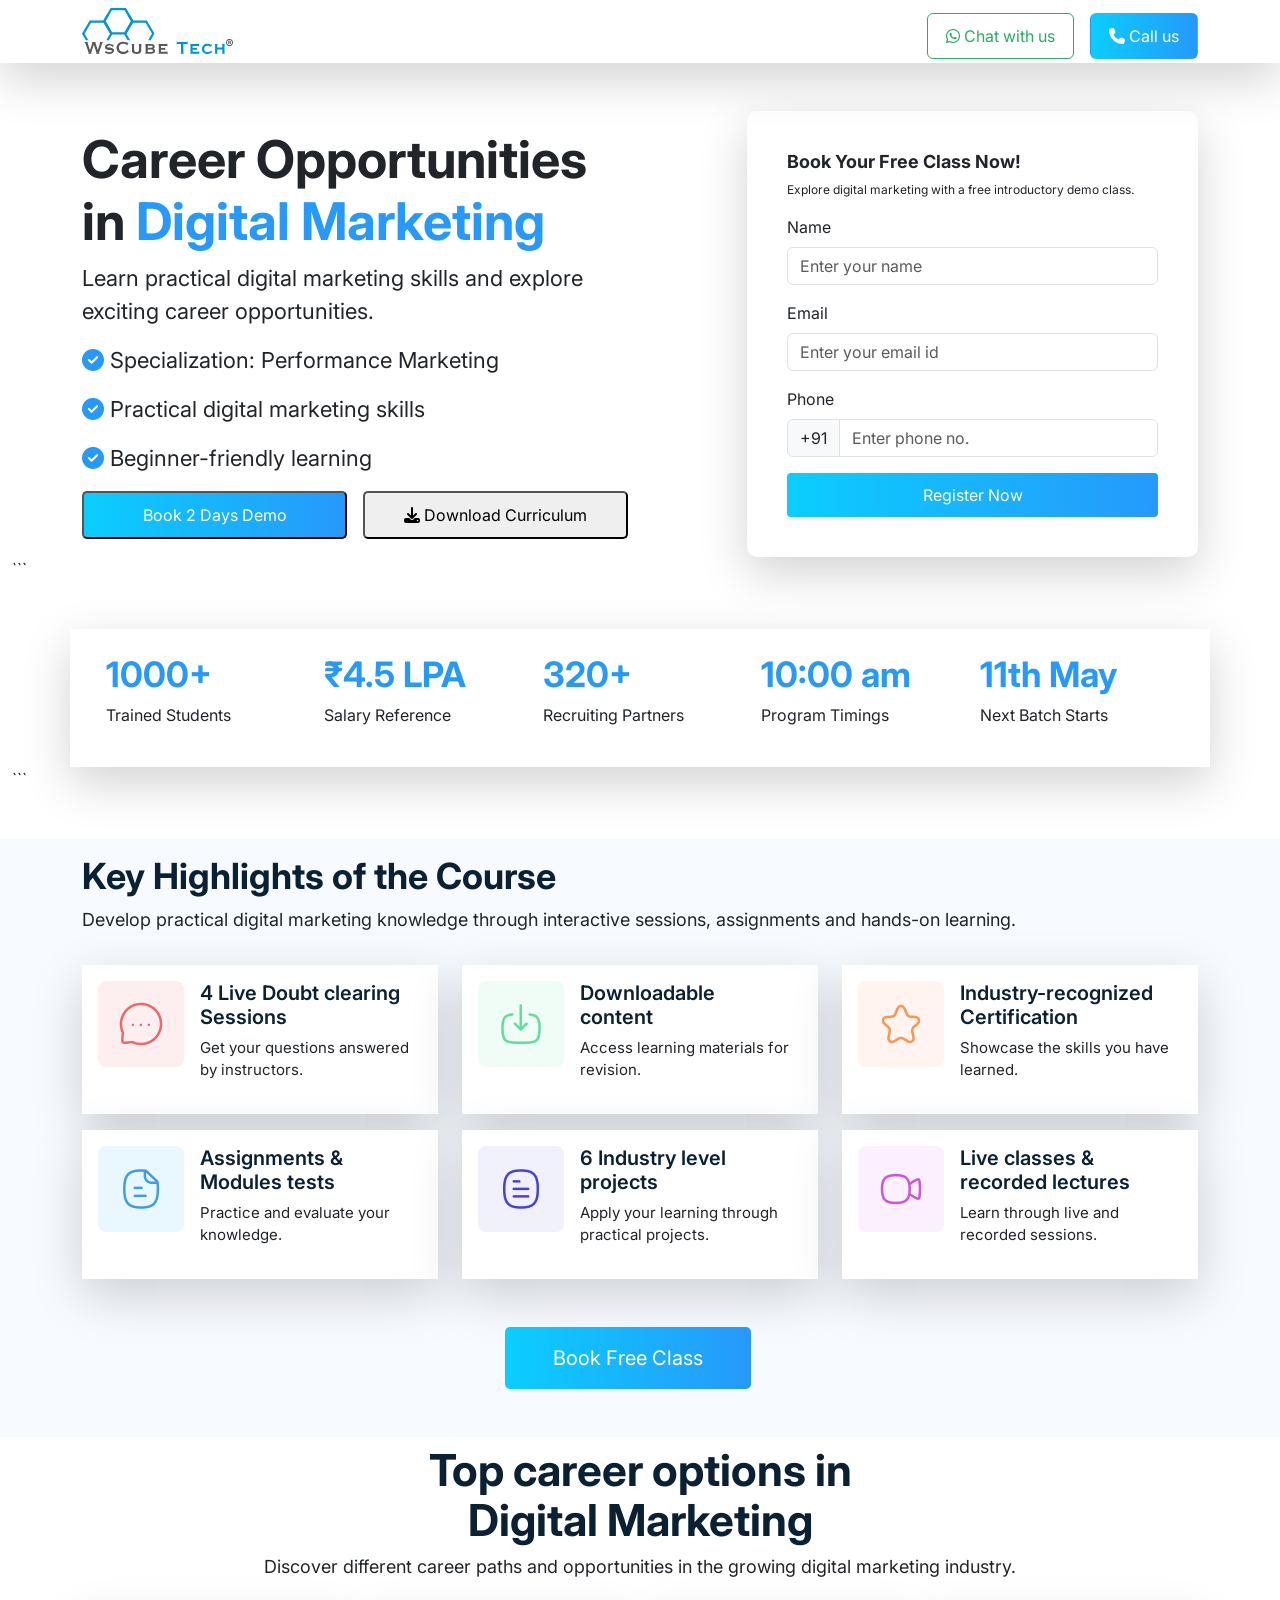
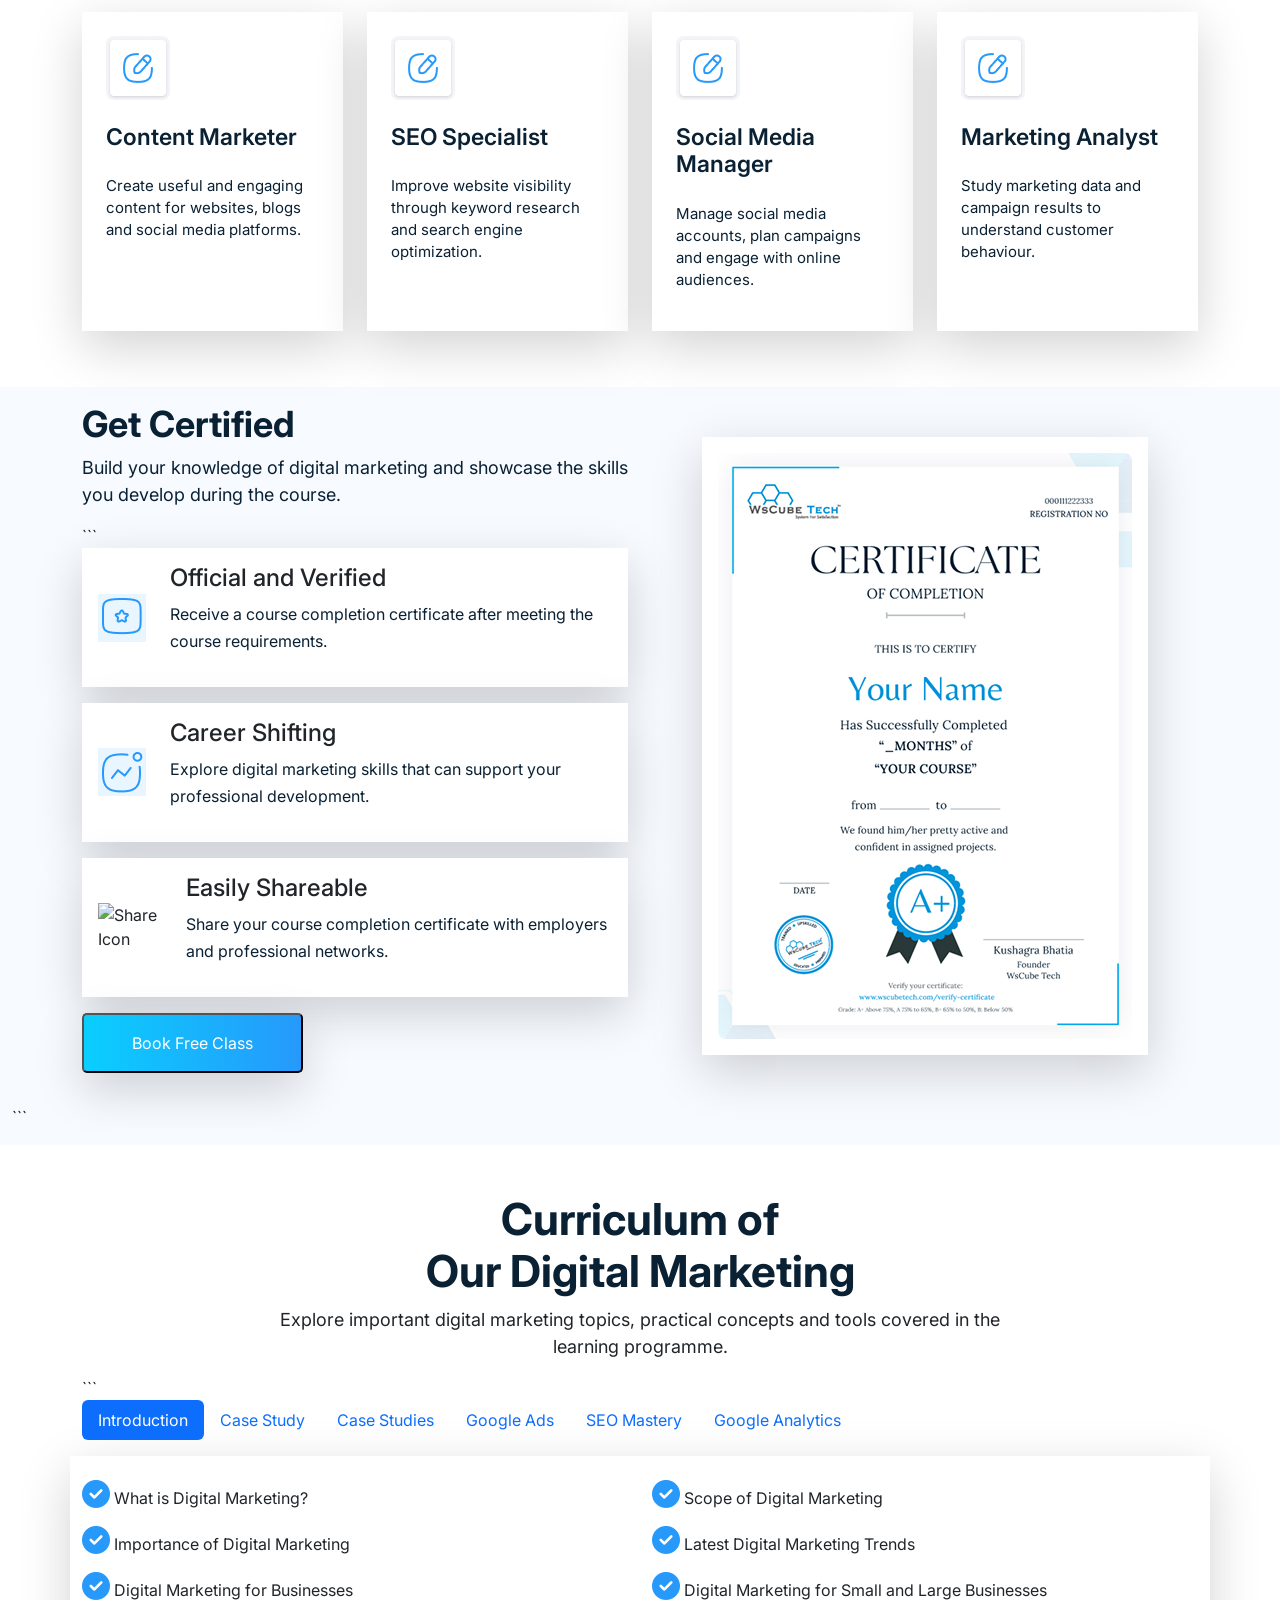
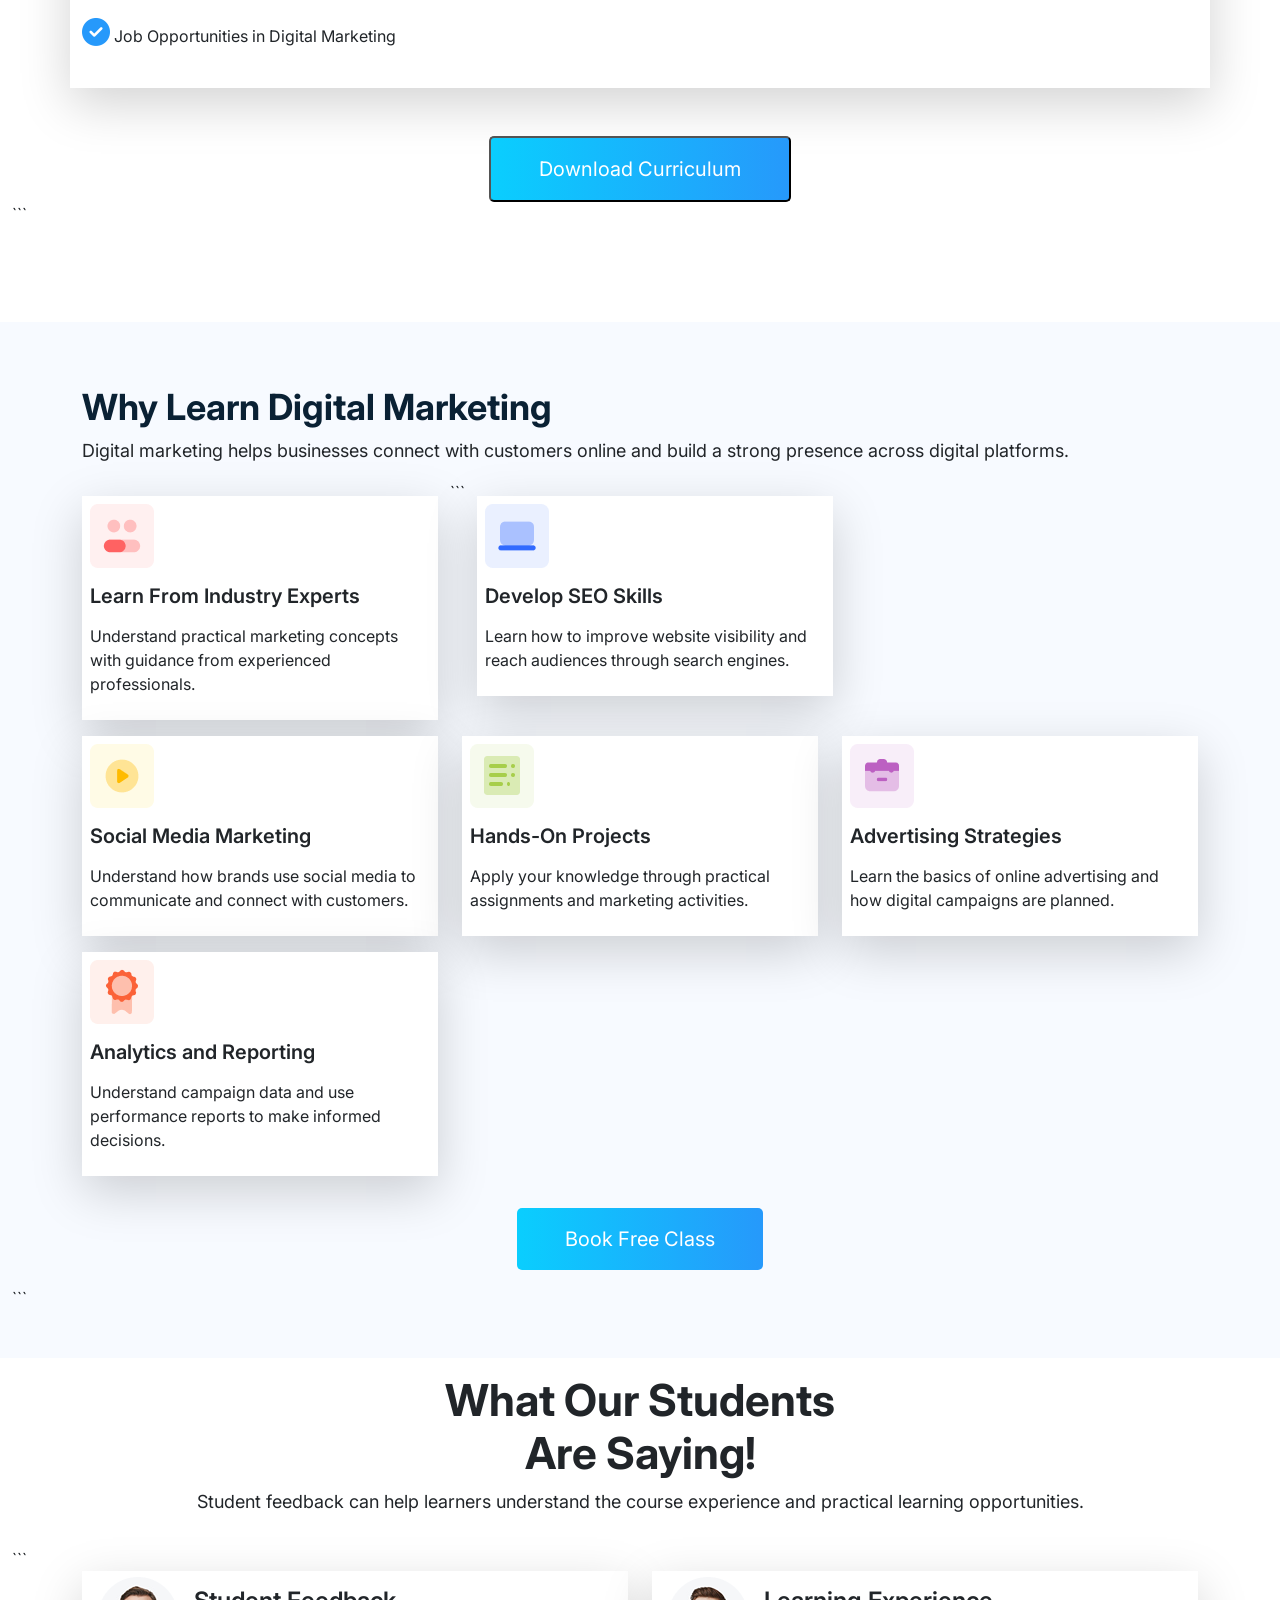
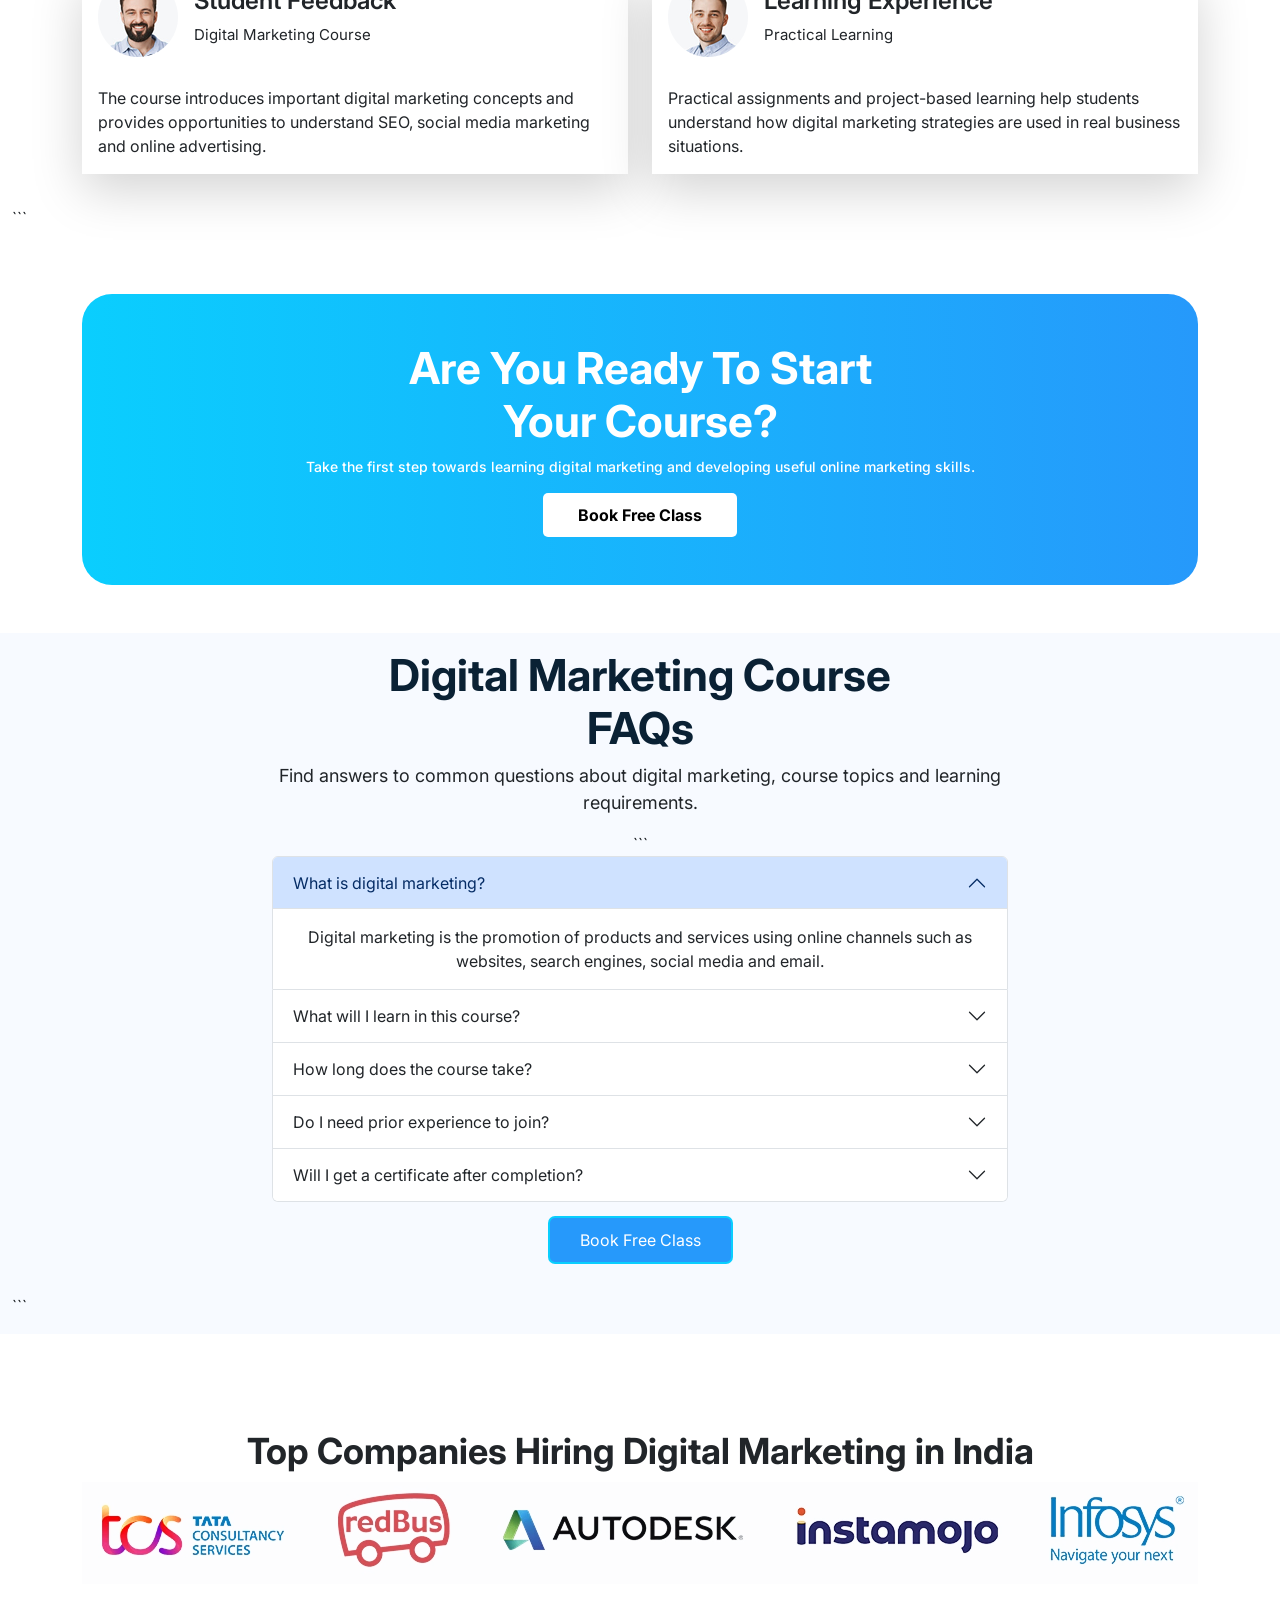
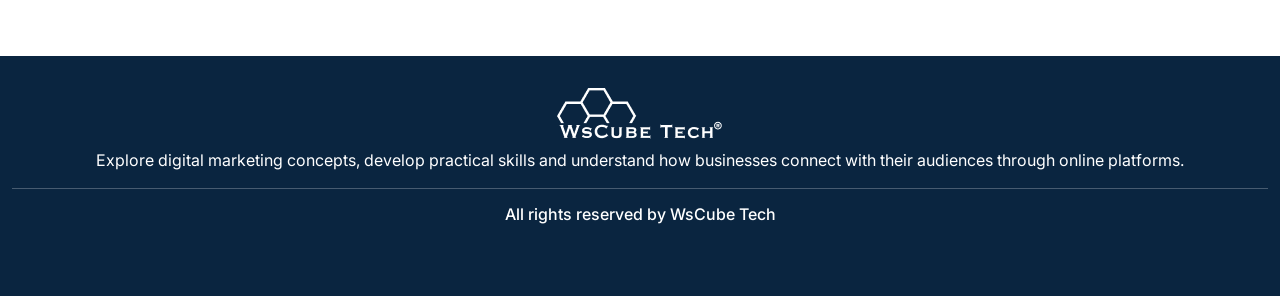
==== commit dd1f8f1b: "Update index.html" ====
--- a/index.html
+++ b/index.html
@@ -1,17 +1,14 @@
 <!DOCTYPE html>
+
 <html lang="en">
 
 <head>
   <meta charset="UTF-8">
   <meta name="viewport" content="width=device-width, initial-scale=1.0">
-  <title>Wscube teach landing page</title>
+  <title>Digital Marketing Course | WsCube Tech</title>
   <link href="https://cdn.jsdelivr.net/npm/bootstrap@5.3.8/dist/css/bootstrap.min.css" rel="stylesheet" />
   <link rel="stylesheet" href="https://cdnjs.cloudflare.com/ajax/libs/font-awesome/6.7.2/css/all.min.css" />
-  <link rel="stylesheet" href="https://cdnjs.cloudflare.com/ajax/libs/font-awesome/6.7.2/css/all.min.css" />
-  <link
-    href="https://fonts.googleapis.com/css2?family=Inter:ital,opsz,wght@0,14..32,100..900;1,14..32,100..900&display=swap"
-    rel="stylesheet" />
-
+  <link rel="stylesheet" href="https://fonts.googleapis.com/css2?family=Inter:ital,opsz,wght@0,14..32,100..900;1,14..32,100..900&display=swap" />
   <link rel="stylesheet" href="css/style.css">
   <link rel="stylesheet" href="css/media.css">
 </head>
@@ -21,27 +18,22 @@
   <div class="modal fade" id="enmodal" tabindex="-1">
     <div class="modal-dialog">
       <div class="modal-content">
-
         <div class="modal-header">
           <h5 class="modal-title">Enquiry Now</h5>
           <button type="button" class="btn-close" data-bs-dismiss="modal" aria-label="Close"></button>
         </div>
-
         <div class="modal-body">
           <form class="bannerform p-3">
             <h3>Book Your Free Class Now!</h3>
-            <p>2 days of free demo classes without paying in advance!</p>
-
+            <p>Join our free demo classes and explore the world of digital marketing.</p>
             <div class="mb-3">
               <label class="form-label">Name</label>
               <input type="text" class="form-control" placeholder="Enter your name">
             </div>
-
             <div class="mb-3">
               <label class="form-label">Email</label>
               <input type="email" class="form-control" placeholder="Enter your email">
             </div>
-
             <div class="mb-3">
               <label class="form-label">Phone</label>
               <div class="input-group">
@@ -49,7 +41,6 @@
                 <input type="text" class="form-control" placeholder="Phone">
               </div>
             </div>
-
             <div class="mt-3">
               <button type="button" class="btn btn-primary" data-bs-toggle="modal" data-bs-target="#thanku">
                 Register Now
@@ -57,7 +48,6 @@
             </div>
           </form>
         </div>
-
       </div>
     </div>
   </div>
@@ -65,27 +55,22 @@
   <div class="modal fade" id="bookdemo" tabindex="-1">
     <div class="modal-dialog">
       <div class="modal-content">
-
         <div class="modal-header">
           <h5 class="modal-title">Book Now</h5>
           <button type="button" class="btn-close" data-bs-dismiss="modal" aria-label="Close"></button>
         </div>
-
         <div class="modal-body">
           <form class="bannerform p-3">
             <h3>Book Your Free Class Now!</h3>
-            <p>2 days of free demo classes without paying in advance!</p>
-
+            <p>Explore digital marketing through our free demo classes.</p>
             <div class="mb-3">
               <label class="form-label">Name</label>
               <input type="text" class="form-control" placeholder="Enter your name">
             </div>
-
             <div class="mb-3">
               <label class="form-label">Email</label>
               <input type="email" class="form-control" placeholder="Enter your email">
             </div>
-
             <div class="mt-3">
               <button type="button" class="btn btn-primary" data-bs-toggle="modal" data-bs-target="#thanku">
                 Register Now
@@ -93,14 +78,11 @@
             </div>
           </form>
         </div>
-
       </div>
     </div>
   </div>
 
-
-
-  <header class="container-fluid py-2 shadow-lg bg-white mb-0 pb-0 position-sticky top-0 bg-white">
+  <header class="container-fluid py-2 shadow-lg bg-white mb-0 pb-0 position-sticky top-0">
     <div class="container">
       <div class="row align-items-center">
         <div class="col-lg-6 col-12 text-lg-start text-center">
@@ -108,41 +90,39 @@
         </div>
         <div class="col-lg-6">
           <div class="btn-outer d-flex gap-3 justify-content-end">
-            <button class="btn whatsappbtn"> <i class="fa-brands fa-whatsapp"></i> Chat with us</button>
-            <button class="btn callbtn"> <i class="fa-solid fa-phone"></i> Call us</button>
+            <button class="btn whatsappbtn"><i class="fa-brands fa-whatsapp"></i> Chat with us</button>
+            <button class="btn callbtn"><i class="fa-solid fa-phone"></i> Call us</button>
           </div>
         </div>
       </div>
     </div>
   </header>
 
-  <section class="container-fluid  py-lg-5 py-sm-4 py-3">
-    <div class="container">
-      <div class="row justify-content-space-betweenalign-items-center gy-3">
+  <section class="container-fluid py-lg-5 py-sm-4 py-3">
+    <div class="container">
+      <div class="row justify-content-between align-items-center gy-3">
         <div class="col-lg-6">
           <div class="bannercontant">
             <h1>Career Opportunities <br>in<span> Digital Marketing</span></h1>
-            <p>Digital marketing course so good,you only pay-after-<br>placement</p>
+            <p>Learn practical digital marketing skills and explore exciting career opportunities.</p>
             <ul class="m-0 p-0">
               <li class="mb-3"><i class="fa-solid fa-circle-check"></i> Specialization: Performance Marketing</li>
-              <li class="mb-3"><i class="fa-solid fa-circle-check"></i> Min salary of Rs 4.5 LPA</li>
-              <li class="mb-3"><i class="fa-solid fa-circle-check"></i> 50 seats only</li>
+              <li class="mb-3"><i class="fa-solid fa-circle-check"></i> Practical digital marketing skills</li>
+              <li class="mb-3"><i class="fa-solid fa-circle-check"></i> Beginner-friendly learning</li>
             </ul>
             <div class="bannercontantbtn d-flex gap-3">
               <button data-bs-toggle="modal" data-bs-target="#bookdemo">Book 2 Days Demo</button>
-              <button data-bs-toggle="modal" data-bs-target="#enmodal"><i class="fa-solid fa-download"></i> Download
-                Curriculum</button>
+              <button data-bs-toggle="modal" data-bs-target="#enmodal"><i class="fa-solid fa-download"></i> Download Curriculum</button>
             </div>
           </div>
         </div>
         <div class="col-lg-5">
           <form class="bannerform shadow-lg">
             <h3>Book Your Free Class Now!</h3>
-            <p>2 days of free demo classes without<br>
-              paying in advance!</p>
+            <p>Explore digital marketing with a free introductory demo class.</p>
             <div class="mb-3">
               <label class="form-label">Name</label>
-              <input type="name" class="form-control" placeholder="Enter your name">
+              <input type="text" class="form-control" placeholder="Enter your name">
             </div>
             <div class="mb-3">
               <label class="form-label">Email</label>
@@ -156,37 +136,41 @@
                 <input type="text" class="form-control" placeholder="Enter phone no.">
               </div>
               <div class="mt-3">
-                <button>Register Now</button>
+                <button type="button">Register Now</button>
               </div>
             </div>
           </form>
         </div>
       </div>
     </div>
-    <div class="container shadow-lg mt-5 countersection">
-      <div class="row row-cols-lg-5 row-cols-md-2 row-cols-1 p-4">
-        <div class="col">
-          <h3>1000+</h3>
-          <p>Trained</p>
-        </div>
-        <div class="col">
-          <h3>₹4.5 LPA</h3>
-          <p>Trained</p>
-        </div>
-        <div class="col">
-          <h3>320+</h3>
-          <p>Recruiting Partners</p>
-        </div>
-        <div class="col">
-          <h3>10:00 am</h3>
-          <p>Program Timings</p>
-        </div>
-        <div class="col">
-          <h3>11th May</h3>
-          <p>Next Batch Starts </p>
-        </div>
-      </div>
-    </div>
+
+```
+<div class="container shadow-lg mt-5 countersection">
+  <div class="row row-cols-lg-5 row-cols-md-2 row-cols-1 p-4">
+    <div class="col">
+      <h3>1000+</h3>
+      <p>Trained Students</p>
+    </div>
+    <div class="col">
+      <h3>₹4.5 LPA</h3>
+      <p>Salary Reference</p>
+    </div>
+    <div class="col">
+      <h3>320+</h3>
+      <p>Recruiting Partners</p>
+    </div>
+    <div class="col">
+      <h3>10:00 am</h3>
+      <p>Program Timings</p>
+    </div>
+    <div class="col">
+      <h3>11th May</h3>
+      <p>Next Batch Starts</p>
+    </div>
+  </div>
+</div>
+```
+
   </section>
 
   <section class="container-fluid highlightsection py-3">
@@ -194,7 +178,7 @@
       <div class="row mb-3">
         <div class="col-12">
           <h2>Key Highlights of the Course</h2>
-          <p>Lorem ipsum dolor sit amet consectetur. Imperdiet tellus ut ornare pharetra leo vestibulum at orci.</p>
+          <p>Develop practical digital marketing knowledge through interactive sessions, assignments and hands-on learning.</p>
         </div>
       </div>
       <div class="row gy-3 mb-3">
@@ -203,7 +187,7 @@
             <img src="images/msg.png">
             <div>
               <h4>4 Live Doubt clearing<br> Sessions</h4>
-              <p>Gain a clear understanding</p>
+              <p>Get your questions answered by instructors.</p>
             </div>
           </div>
         </div>
@@ -212,7 +196,7 @@
             <img src="images/drop.png">
             <div>
               <h4>Downloadable<br> content</h4>
-              <p>With lifetime access</p>
+              <p>Access learning materials for revision.</p>
             </div>
           </div>
         </div>
@@ -221,7 +205,7 @@
             <img src="images/Frame 353 (1).png">
             <div>
               <h4>Industry-recognized<br> Certification</h4>
-              <p>Stand out to your professional</p>
+              <p>Showcase the skills you have learned.</p>
             </div>
           </div>
         </div>
@@ -230,7 +214,7 @@
             <img src="images/frame.png.png">
             <div>
               <h4>Assignments &<br>Modules tests</h4>
-              <p>Test your knowledge</p>
+              <p>Practice and evaluate your knowledge.</p>
             </div>
           </div>
         </div>
@@ -239,7 +223,7 @@
             <img src="images/tt.png">
             <div>
               <h4>6 Industry level<br> projects</h4>
-              <p>Get practical skills</p>
+              <p>Apply your learning through practical projects.</p>
             </div>
           </div>
         </div>
@@ -248,7 +232,7 @@
             <img src="images/camera.png">
             <div>
               <h4>Live classes &<br> recorded lectures</h4>
-              <p>Best of both worlds of learning</p>
+              <p>Learn through live and recorded sessions.</p>
             </div>
           </div>
         </div>
@@ -263,64 +247,51 @@
     </div>
   </section>
 
-  <section class="container-fluid careersection py-2 ">
-    <div class="container">
-      <div class="row  mb-3">
-        <div class="col-lg-12 text-center ">
+  <section class="container-fluid careersection py-2">
+    <div class="container">
+      <div class="row mb-3">
+        <div class="col-lg-12 text-center">
           <h2>Top career options in<br> Digital Marketing</h2>
-          <p>Lorem ipsum dolor sit amet consectetur Imperdiet tellus ut ornare pharetra.</p>
+          <p>Discover different career paths and opportunities in the growing digital marketing industry.</p>
         </div>
       </div>
       <div class="row gy-2 mb-5">
         <div class="col-lg-3 col-sm-6 col-12 justify-content-center d-flex">
-          <div class="bg-white p-4  shadow-lg align-items-start careeritem">
+          <div class="bg-white p-4 shadow-lg align-items-start careeritem">
             <img src="images/career1.png">
             <div>
               <h4 class="mt-4">Content Marketer</h4>
-              <p class="mt-4">Lorem ipsum dolor sit amet<br>
-                consectetur. Imperdiet tellus ut<br>
-                ornare pharetra leo vestibulum<br>
-                at orci.</p>
+              <p class="mt-4">Create useful and engaging content for websites, blogs and social media platforms.</p>
             </div>
           </div>
         </div>
         <div class="col-lg-3 col-sm-6 col-12 justify-content-center d-flex">
-          <div class="bg-white p-4  shadow-lg align-items-start careeritem">
+          <div class="bg-white p-4 shadow-lg align-items-start careeritem">
             <img src="images/career1.png">
             <div>
               <h4 class="mt-4">SEO Specialist</h4>
-              <p class="mt-4">Lorem ipsum dolor sit amet<br>
-                consectetur. Imperdiet tellus ut<br>
-                ornare pharetra leo vestibulum<br>
-                at orci.</p>
+              <p class="mt-4">Improve website visibility through keyword research and search engine optimization.</p>
             </div>
           </div>
         </div>
         <div class="col-lg-3 col-sm-6 col-12 justify-content-center d-flex">
-          <div class="bg-white p-4  shadow-lg align-items-start careeritem">
+          <div class="bg-white p-4 shadow-lg align-items-start careeritem">
             <img src="images/career1.png">
             <div>
-              <h4 class="mt-4">Content Marketer</h4>
-              <p class="mt-4">Lorem ipsum dolor sit amet<br>
-                consectetur. Imperdiet tellus ut<br>
-                ornare pharetra leo vestibulum<br>
-                at orci.</p>
+              <h4 class="mt-4">Social Media Manager</h4>
+              <p class="mt-4">Manage social media accounts, plan campaigns and engage with online audiences.</p>
             </div>
           </div>
         </div>
         <div class="col-lg-3 col-sm-6 col-12 justify-content-center d-flex">
-          <div class="bg-white p-4  shadow-lg align-items-start careeritem">
+          <div class="bg-white p-4 shadow-lg align-items-start careeritem">
             <img src="images/career1.png">
             <div>
               <h4 class="mt-4">Marketing Analyst</h4>
-              <p class="mt-4">Lorem ipsum dolor sit amet<br>
-                consectetur. Imperdiet tellus ut<br>
-                ornare pharetra leo vestibulum<br>
-                at orci.</p>
-            </div>
-          </div>
-        </div>
-
+              <p class="mt-4">Study marketing data and campaign results to understand customer behaviour.</p>
+            </div>
+          </div>
+        </div>
       </div>
     </div>
   </section>
@@ -328,51 +299,47 @@
   <section class="container-fluid highlightsection py-3">
     <div class="container">
       <div class="row mb-3">
-
-        <!-- Left Column: Certificates + Button -->
         <div class="col-lg-6 col-sm-12 certificatesection">
           <h2>Get Certified</h2>
-          <p>Lorem ipsum dolor sit amet consectetur. Imperdiet tellus ut ornare
-            pharetra leo vestibulum at orci.</p>
-
-          <div class="bg-white mb-3 p-3 gap-4 d-flex align-items-center certificateitem shadow-lg">
-            <img src="images/certificate1.png" alt="Certificate Icon">
-            <div>
-              <h4>Official and Verified</h4>
-              <p>Lorem ipsum dolor sit amet consectetur. Imperdiet tellus ut ornare
-                pharetra leo vestibulum at orci.</p>
-            </div>
-          </div>
-
-          <div class="bg-white mb-3 p-3 gap-4 d-flex align-items-center certificateitem shadow-lg">
-            <img src="images/certificate2.png" alt="Career Icon">
-            <div>
-              <h4>Career Shifting</h4>
-              <p>Lorem ipsum dolor sit amet consectetur. Imperdiet tellus ut ornare
-                pharetra leo vestibulum at orci.</p>
-            </div>
-          </div>
-
-          <div class="bg-white mb-3 p-3 gap-4 d-flex align-items-center certificateitem shadow-lg">
-            <img src="images/send.png" alt="Share Icon">
-            <div>
-              <h4>Easily Shareable</h4>
-              <p>Lorem ipsum dolor sit amet consectetur. Imperdiet tellus ut ornare
-                pharetra leo vestibulum at orci.</p>
-            </div>
-          </div>
-
-          <button class="certificatebtn py-3 px-5 shadow-lg mb-3">Book Free Class</button>
-        </div>
-
-        <!-- Right Column: Image -->
-        <div class="col-lg-6 col-sm-12 d-flex justify-content-center align-items-center">
-          <div class="bg-white shadow-lg p-3">
-            <img src="images/image 134.png" class="img-fluid">
-          </div>
-        </div>
-      </div>
-    </div>
+          <p>Build your knowledge of digital marketing and showcase the skills you develop during the course.</p>
+
+```
+      <div class="bg-white mb-3 p-3 gap-4 d-flex align-items-center certificateitem shadow-lg">
+        <img src="images/certificate1.png" alt="Certificate Icon">
+        <div>
+          <h4>Official and Verified</h4>
+          <p>Receive a course completion certificate after meeting the course requirements.</p>
+        </div>
+      </div>
+
+      <div class="bg-white mb-3 p-3 gap-4 d-flex align-items-center certificateitem shadow-lg">
+        <img src="images/certificate2.png" alt="Career Icon">
+        <div>
+          <h4>Career Shifting</h4>
+          <p>Explore digital marketing skills that can support your professional development.</p>
+        </div>
+      </div>
+
+      <div class="bg-white mb-3 p-3 gap-4 d-flex align-items-center certificateitem shadow-lg">
+        <img src="images/send.png" alt="Share Icon">
+        <div>
+          <h4>Easily Shareable</h4>
+          <p>Share your course completion certificate with employers and professional networks.</p>
+        </div>
+      </div>
+
+      <button class="certificatebtn py-3 px-5 shadow-lg mb-3">Book Free Class</button>
+    </div>
+
+    <div class="col-lg-6 col-sm-12 d-flex justify-content-center align-items-center">
+      <div class="bg-white shadow-lg p-3">
+        <img src="images/image 134.png" class="img-fluid">
+      </div>
+    </div>
+  </div>
+</div>
+```
+
   </section>
 
   <section class="container-fluid py-5 mb-5">
@@ -380,197 +347,165 @@
       <div class="row justify-content-center">
         <div class="col-8 text-center tabsection">
           <h2>Curriculum of<br> Our Digital Marketing</h2>
-          <p>Lorem ipsum dolor sit amet consectetur Imperdiet tellus ut ornare pharetra.</p>
-        </div>
-      </div>
-
-      <div class="row">
-        <div class="col-12">
-          <ul class="nav nav-pills mb-3" id="pills-tab" role="tablist">
-            <li class="nav-item" role="presentation">
-              <button class="nav-link active" id="pills-home-tab" data-bs-toggle="pill" data-bs-target="#introduction"
-                type="button" role="tab" aria-controls="pills-home" aria-selected="true">Introduction</button>
-            </li>
-            <li class="nav-item" role="presentation">
-              <button class="nav-link" id="pills-profile-tab" data-bs-toggle="pill" data-bs-target="#case-study"
-                type="button" role="tab" aria-controls="pills-profile" aria-selected="false">Case Study</button>
-            </li>
-            <li class="nav-item" role="presentation">
-              <button class="nav-link" id="pills-contact-tab" data-bs-toggle="pill" data-bs-target="#case-studies"
-                type="button" role="tab" aria-controls="pills-contact" aria-selected="false">Case Studies</button>
-            </li>
-            <li class="nav-item" role="presentation">
-              <button class="nav-link" id="pills-disabled-tab" data-bs-toggle="pill" data-bs-target="#google-adsenes"
-                type="button" role="tab" aria-controls="pills-disabled" aria-selected="false">Google
-                Adsenes</button>
-            </li>
-            <li class="nav-item" role="presentation">
-              <button class="nav-link" id="pills-disabled-tab" data-bs-toggle="pill" data-bs-target="#seo-mastery"
-                type="button" role="tab" aria-controls="pills-disabled" aria-selected="false">Seo
-                Mastery</button>
-            </li>
-            <li class="nav-item" role="presentation">
-              <button class="nav-link" id="pills-disabled-tab" data-bs-toggle="pill" data-bs-target="#google-analytics"
-                type="button" role="tab" aria-controls="pills-disabled" aria-selected="false">Google
-                Analytics</button>
-            </li>
-          </ul>
-
-          <div class="tab-content" id="pills-tabContent">
-            <div class="tab-pane fade show active" id="introduction" role="tabpanel" aria-labelledby="pills-home-tab"
-              tabindex="0">
-              <div class="row shadow-lg py-4">
-                <div class="col-lg-6 tabsec">
-                  <ul class="m-0 p-0">
-                    <li class="mb-3"><i class="fa-solid fa-circle-check"></i> What is Digital Marketing?</li>
-                    <li class="mb-3"><i class="fa-solid fa-circle-check"></i> Requirement of Digital Marketing</li>
-                    <li class="mb-3"><i class="fa-solid fa-circle-check"></i> Digital Marketing for Working
-                      Professionals</li>
-                    <li class="mb-3"><i class="fa-solid fa-circle-check"></i> Job opportunities in Digital Marketing
-                    </li>
-                  </ul>
-                </div>
-                <div class="col-lg-6 tabsec">
-                  <ul class="m-0 p-0">
-                    <li class="mb-3"><i class="fa-solid fa-circle-check"></i> Scope of Digital Marketing</li>
-                    <li class="mb-3"><i class="fa-solid fa-circle-check"></i> Latest Trends in Digital Marketing</li>
-                    <li class="mb-3"><i class="fa-solid fa-circle-check"></i> Digital Marketing for Small, Medium, and
-                      Large Businesses</li>
-                  </ul>
-                </div>
-              </div>
-            </div>
-
-
-            <div class="tab-pane fade" id="case-study" role="tabpanel" aria-labelledby="pills-profile-tab" tabindex="0">
-              <div class="row py-4 shadow-lg">
-                <div class="col-lg-6 tabsec">
-                  <ul class="m-0 p-0">
-                    <li class="mb-3"><i class="fa-solid fa-circle-check"></i> What is Digital Marketing?</li>
-                    <li class="mb-3"><i class="fa-solid fa-circle-check"></i> Requirement of Digital Marketing</li>
-                    <li class="mb-3"><i class="fa-solid fa-circle-check"></i> Digital Marketing for Working
-                      Professionals</li>
-                    <li class="mb-3"><i class="fa-solid fa-circle-check"></i> Job opportunities in Digital Marketing
-                    </li>
-                  </ul>
-                </div>
-                <div class="col-lg-6 tabsec">
-                  <ul class="m-0 p-0">
-                    <li class="mb-3"><i class="fa-solid fa-circle-check"></i> Scope of Digital Marketing</li>
-                    <li class="mb-3"><i class="fa-solid fa-circle-check"></i> Latest Trends in Digital Marketing</li>
-                    <li class="mb-3"><i class="fa-solid fa-circle-check"></i> Digital Marketing for Small, Medium, and
-                      Large Businesses</li>
-                  </ul>
-                </div>
-                <div class="col-lg-6 tabsec">
-                  <ul class="m-0 p-0">
-                    <li class="mb-3"><i class="fa-solid fa-circle-check"></i> Scope of Digital Marketing</li>
-                    <li class="mb-3"><i class="fa-solid fa-circle-check"></i> Latest Trends in Digital Marketing</li>
-
-                  </ul>
-                </div>
-              </div>
-            </div>
-
-
-            <div class="tab-pane fade" id="case-studies" role="tabpanel" aria-labelledby="pills-contact-tab"
-              tabindex="0">
-              <div class="row shadow-lg py-4">
-                <div class="col-lg-6 tabsec">
-                  <ul class="m-0 p-0">
-                    <li class="mb-3"><i class="fa-solid fa-circle-check"></i> What is Digital Marketing?</li>
-                    <li class="mb-3"><i class="fa-solid fa-circle-check"></i> Requirement of Digital Marketing</li>
-                    <li class="mb-3"><i class="fa-solid fa-circle-check"></i> Digital Marketing for Working
-                      Professionals</li>
-                  </ul>
-                </div>
-                <div class="col-lg-6 tabsec">
-                  <ul class="m-0 p-0">
-                    <li class="mb-3"><i class="fa-solid fa-circle-check"></i> Scope of Digital Marketing</li>
-                    <li class="mb-3"><i class="fa-solid fa-circle-check"></i> Latest Trends in Digital Marketing</li>
-                    <li class="mb-3"><i class="fa-solid fa-circle-check"></i> Digital Marketing for Small, Medium, and
-                      Large Businesses</li>
-                  </ul>
-                </div>
-              </div>
-            </div>
-
-
-            <div class="tab-pane fade" id="google-adsenes" role="tabpanel" aria-labelledby="pills-disabled-tab"
-              tabindex="0">
-              <div class="row shadow-lg py-4">
-                <div class="col-lg-6 tabsec">
-                  <ul class="m-0 p-0">
-                    <li class="mb-3"><i class="fa-solid fa-circle-check"></i> What is Digital Marketing?</li>
-                    <li class="mb-3"><i class="fa-solid fa-circle-check"></i> Requirement of Digital Marketing</li>
-                  </ul>
-                </div>
-                <div class="col-lg-6 tabsec">
-                  <ul class="m-0 p-0">
-                    <li class="mb-3"><i class="fa-solid fa-circle-check"></i> Scope of Digital Marketing</li>
-                    <li class="mb-3"><i class="fa-solid fa-circle-check"></i> Latest Trends in Digital Marketing</li>
-                  </ul>
-                </div>
-              </div>
-            </div>
-
-            <div class="tab-pane fade" id="seo-mastery" role="tabpanel" aria-labelledby="pills-disabled-tab"
-              tabindex="0">
-              <div class="row shadow-lg py-4">
-                <div class="col-lg-6 tabsec">
-                  <ul class="m-0 p-0">
-                    <li class="mb-3"><i class="fa-solid fa-circle-check"></i> What is Digital Marketing?</li>
-                    <li class="mb-3"><i class="fa-solid fa-circle-check"></i> Requirement of Digital Marketing</li>
-                    <li class="mb-3"><i class="fa-solid fa-circle-check"></i> Digital Marketing for Working
-                      Professionals</li>
-                    <li class="mb-3"><i class="fa-solid fa-circle-check"></i> Job opportunities in Digital Marketing
-                    </li>
-                  </ul>
-                </div>
-                <div class="col-lg-6 tabsec">
-                  <ul class="m-0 p-0">
-                    <li class="mb-3"><i class="fa-solid fa-circle-check"></i> Scope of Digital Marketing</li>
-                    <li class="mb-3"><i class="fa-solid fa-circle-check"></i> Latest Trends in Digital Marketing</li>
-                    <li class="mb-3"><i class="fa-solid fa-circle-check"></i> Digital Marketing for Small, Medium, and
-                      Large Businesses</li>
-                  </ul>
-                </div>
-              </div>
-            </div>
-
-
-            <div class="tab-pane fade" id="google-analytics" role="tabpanel" aria-labelledby="pills-disabled-tab"
-              tabindex="0">
-              <div class="row shadow-lg py-4">
-                <div class="col-lg-6 tabsec">
-                  <ul class="m-0 p-0">
-                    <li class="mb-3"><i class="fa-solid fa-circle-check"></i> What is Digital Marketing?</li>
-                    <li class="mb-3"><i class="fa-solid fa-circle-check"></i> Requirement of Digital Marketing</li>
-                  </ul>
-                </div>
-                <div class="col-lg-6 tabsec">
-                  <ul class="m-0 p-0">
-                    <li class="mb-3"><i class="fa-solid fa-circle-check"></i> Scope of Digital Marketing</li>
-                  </ul>
-                </div>
-              </div>
-            </div>
-
-            <div class="d-flex justify-content-center mt-5">
-              <button class="tabbtn py-3 px-5 ">Download Curriculum</button>
-            </div>
-
-          </div>
-        </div>
-      </div>
+          <p>Explore important digital marketing topics, practical concepts and tools covered in the learning programme.</p>
+        </div>
+      </div>
+
+```
+  <div class="row">
+    <div class="col-12">
+      <ul class="nav nav-pills mb-3" id="pills-tab" role="tablist">
+        <li class="nav-item" role="presentation">
+          <button class="nav-link active" id="pills-home-tab" data-bs-toggle="pill" data-bs-target="#introduction" type="button" role="tab" aria-controls="introduction" aria-selected="true">Introduction</button>
+        </li>
+        <li class="nav-item" role="presentation">
+          <button class="nav-link" id="pills-profile-tab" data-bs-toggle="pill" data-bs-target="#case-study" type="button" role="tab" aria-controls="case-study" aria-selected="false">Case Study</button>
+        </li>
+        <li class="nav-item" role="presentation">
+          <button class="nav-link" id="pills-contact-tab" data-bs-toggle="pill" data-bs-target="#case-studies" type="button" role="tab" aria-controls="case-studies" aria-selected="false">Case Studies</button>
+        </li>
+        <li class="nav-item" role="presentation">
+          <button class="nav-link" id="pills-ads-tab" data-bs-toggle="pill" data-bs-target="#google-adsenes" type="button" role="tab" aria-controls="google-adsenes" aria-selected="false">Google Ads</button>
+        </li>
+        <li class="nav-item" role="presentation">
+          <button class="nav-link" id="pills-seo-tab" data-bs-toggle="pill" data-bs-target="#seo-mastery" type="button" role="tab" aria-controls="seo-mastery" aria-selected="false">SEO Mastery</button>
+        </li>
+        <li class="nav-item" role="presentation">
+          <button class="nav-link" id="pills-analytics-tab" data-bs-toggle="pill" data-bs-target="#google-analytics" type="button" role="tab" aria-controls="google-analytics" aria-selected="false">Google Analytics</button>
+        </li>
+      </ul>
+
+      <div class="tab-content" id="pills-tabContent">
+        <div class="tab-pane fade show active" id="introduction" role="tabpanel" aria-labelledby="pills-home-tab" tabindex="0">
+          <div class="row shadow-lg py-4">
+            <div class="col-lg-6 tabsec">
+              <ul class="m-0 p-0">
+                <li class="mb-3"><i class="fa-solid fa-circle-check"></i> What is Digital Marketing?</li>
+                <li class="mb-3"><i class="fa-solid fa-circle-check"></i> Importance of Digital Marketing</li>
+                <li class="mb-3"><i class="fa-solid fa-circle-check"></i> Digital Marketing for Businesses</li>
+                <li class="mb-3"><i class="fa-solid fa-circle-check"></i> Job Opportunities in Digital Marketing</li>
+              </ul>
+            </div>
+            <div class="col-lg-6 tabsec">
+              <ul class="m-0 p-0">
+                <li class="mb-3"><i class="fa-solid fa-circle-check"></i> Scope of Digital Marketing</li>
+                <li class="mb-3"><i class="fa-solid fa-circle-check"></i> Latest Digital Marketing Trends</li>
+                <li class="mb-3"><i class="fa-solid fa-circle-check"></i> Digital Marketing for Small and Large Businesses</li>
+              </ul>
+            </div>
+          </div>
+        </div>
+
+        <div class="tab-pane fade" id="case-study" role="tabpanel" aria-labelledby="pills-profile-tab" tabindex="0">
+          <div class="row py-4 shadow-lg">
+            <div class="col-lg-6 tabsec">
+              <ul class="m-0 p-0">
+                <li class="mb-3"><i class="fa-solid fa-circle-check"></i> Understanding Real Business Campaigns</li>
+                <li class="mb-3"><i class="fa-solid fa-circle-check"></i> Identifying Target Audiences</li>
+                <li class="mb-3"><i class="fa-solid fa-circle-check"></i> Planning Marketing Strategies</li>
+                <li class="mb-3"><i class="fa-solid fa-circle-check"></i> Analysing Campaign Results</li>
+              </ul>
+            </div>
+            <div class="col-lg-6 tabsec">
+              <ul class="m-0 p-0">
+                <li class="mb-3"><i class="fa-solid fa-circle-check"></i> Understanding Customer Behaviour</li>
+                <li class="mb-3"><i class="fa-solid fa-circle-check"></i> Studying Successful Brands</li>
+                <li class="mb-3"><i class="fa-solid fa-circle-check"></i> Learning from Marketing Examples</li>
+              </ul>
+            </div>
+          </div>
+        </div>
+
+        <div class="tab-pane fade" id="case-studies" role="tabpanel" aria-labelledby="pills-contact-tab" tabindex="0">
+          <div class="row shadow-lg py-4">
+            <div class="col-lg-6 tabsec">
+              <ul class="m-0 p-0">
+                <li class="mb-3"><i class="fa-solid fa-circle-check"></i> Social Media Marketing Examples</li>
+                <li class="mb-3"><i class="fa-solid fa-circle-check"></i> Search Engine Marketing Examples</li>
+                <li class="mb-3"><i class="fa-solid fa-circle-check"></i> Content Marketing Strategies</li>
+              </ul>
+            </div>
+            <div class="col-lg-6 tabsec">
+              <ul class="m-0 p-0">
+                <li class="mb-3"><i class="fa-solid fa-circle-check"></i> Brand Promotion Strategies</li>
+                <li class="mb-3"><i class="fa-solid fa-circle-check"></i> Digital Campaign Analysis</li>
+                <li class="mb-3"><i class="fa-solid fa-circle-check"></i> Understanding Marketing Performance</li>
+              </ul>
+            </div>
+          </div>
+        </div>
+
+        <div class="tab-pane fade" id="google-adsenes" role="tabpanel" aria-labelledby="pills-ads-tab" tabindex="0">
+          <div class="row shadow-lg py-4">
+            <div class="col-lg-6 tabsec">
+              <ul class="m-0 p-0">
+                <li class="mb-3"><i class="fa-solid fa-circle-check"></i> Introduction to Google Ads</li>
+                <li class="mb-3"><i class="fa-solid fa-circle-check"></i> Creating Advertising Campaigns</li>
+              </ul>
+            </div>
+            <div class="col-lg-6 tabsec">
+              <ul class="m-0 p-0">
+                <li class="mb-3"><i class="fa-solid fa-circle-check"></i> Keyword and Audience Targeting</li>
+                <li class="mb-3"><i class="fa-solid fa-circle-check"></i> Measuring Ad Performance</li>
+              </ul>
+            </div>
+          </div>
+        </div>
+
+        <div class="tab-pane fade" id="seo-mastery" role="tabpanel" aria-labelledby="pills-seo-tab" tabindex="0">
+          <div class="row shadow-lg py-4">
+            <div class="col-lg-6 tabsec">
+              <ul class="m-0 p-0">
+                <li class="mb-3"><i class="fa-solid fa-circle-check"></i> Introduction to SEO</li>
+                <li class="mb-3"><i class="fa-solid fa-circle-check"></i> Keyword Research</li>
+                <li class="mb-3"><i class="fa-solid fa-circle-check"></i> On-Page SEO Techniques</li>
+                <li class="mb-3"><i class="fa-solid fa-circle-check"></i> Off-Page SEO Techniques</li>
+              </ul>
+            </div>
+            <div class="col-lg-6 tabsec">
+              <ul class="m-0 p-0">
+                <li class="mb-3"><i class="fa-solid fa-circle-check"></i> Technical SEO Basics</li>
+                <li class="mb-3"><i class="fa-solid fa-circle-check"></i> Website Ranking Factors</li>
+                <li class="mb-3"><i class="fa-solid fa-circle-check"></i> SEO Performance Tracking</li>
+              </ul>
+            </div>
+          </div>
+        </div>
+
+        <div class="tab-pane fade" id="google-analytics" role="tabpanel" aria-labelledby="pills-analytics-tab" tabindex="0">
+          <div class="row shadow-lg py-4">
+            <div class="col-lg-6 tabsec">
+              <ul class="m-0 p-0">
+                <li class="mb-3"><i class="fa-solid fa-circle-check"></i> Introduction to Google Analytics</li>
+                <li class="mb-3"><i class="fa-solid fa-circle-check"></i> Understanding Website Traffic</li>
+              </ul>
+            </div>
+            <div class="col-lg-6 tabsec">
+              <ul class="m-0 p-0">
+                <li class="mb-3"><i class="fa-solid fa-circle-check"></i> Analysing User Behaviour</li>
+                <li class="mb-3"><i class="fa-solid fa-circle-check"></i> Tracking Marketing Performance</li>
+              </ul>
+            </div>
+          </div>
+        </div>
+
+        <div class="d-flex justify-content-center mt-5">
+          <button class="tabbtn py-3 px-5">Download Curriculum</button>
+        </div>
+      </div>
+    </div>
+  </div>
+</div>
+```
+
   </section>
 
   <section class="container-fluid py-5 highlightsection">
     <div class="container">
-      <div class="row mb-3 ">
+      <div class="row mb-3">
         <div class="col-12 marketsection">
-          <h2 class=mt-3>Why Learn Digital Marketing</h2>
-          <p>Lorem ipsum dolor sit amet consectetur. Imperdiet tellus ut ornare pharetra leo vestibulum at orci.</p>
+          <h2 class="mt-3">Why Learn Digital Marketing</h2>
+          <p>Digital marketing helps businesses connect with customers online and build a strong presence across digital platforms.</p>
         </div>
       </div>
       <div class="row gy-3 mb-3">
@@ -578,125 +513,114 @@
           <div class="bg-white p-2 gap-3 align-items-start marketitem shadow-lg">
             <img src="images/marketk.png">
             <div>
-              <h3 class="mt-3">Learn From Industry Experts</h2>
-                <p class="mt-3">Lorem ipsum dolor sit amet consectetur.<br> Vitae suspendisse pellentesque amet<br>
-                  porttitor facilisis dignissim felis.</p>
-            </div>
-          </div>
-        </div>
-
-        <div class="col-lg-4 col-sm-6 col-12">
-          <div class="bg-white p-2  gap-3 align-items-start marketitem shadow-lg">
-            <img src="images/market.png">
-            <div>
-              <h3 class="mt-3">Learn From Industry Experts</h2>
-                <p class="mt-3">Lorem ipsum dolor sit amet consectetur.<br> Vitae suspendisse pellentesque amet<br>
-                  porttitor facilisis dignissim felis.</p>
-            </div>
-          </div>
-        </div>
-
-        <div class="col-lg-4 col-sm-6 col-12">
-          <div class="bg-white p-2  gap-3 align-items-start marketitem shadow-lg">
-            <img src="images/market2.png">
-            <div>
-              <h3 class="mt-3">Learn From Industry Experts</h2>
-                <p class="mt-3">Lorem ipsum dolor sit amet consectetur.<br> Vitae suspendisse pellentesque amet<br>
-                  porttitor facilisis dignissim felis.</p>
-            </div>
-          </div>
-        </div>
-
-        <div class="col-lg-4 col-sm-6 col-12">
-          <div class="bg-white p-2  gap-3 align-items-start marketitem shadow-lg">
-            <img src="images/market3.png">
-            <div>
-              <h3 class="mt-3">Learn From Industry Experts</h2>
-                <p class="mt-3">Lorem ipsum dolor sit amet consectetur.<br> Vitae suspendisse pellentesque amet<br>
-                  porttitor facilisis dignissim felis.</p>
-            </div>
-          </div>
-        </div>
-
-        <div class="col-lg-4 col-sm-6 col-12">
-          <div class="bg-white p-2  gap-3 align-items-start marketitem shadow-lg">
-            <img src="images/markett4.png">
-            <div>
-              <h3 class="mt-3">Learn From Industry Experts</h2>
-                <p class="mt-3">Lorem ipsum dolor sit amet consectetur.<br> Vitae suspendisse pellentesque amet<br>
-                  porttitor facilisis dignissim felis.</p>
-            </div>
-          </div>
-        </div>
-
-        <div class="col-lg-4 col-sm-6 col-12">
-          <div class="bg-white p-2  gap-3 align-items-start marketitem shadow-lg">
-            <img src="images/Frame (5).png">
-            <div>
-              <h3 class=mt-3>Learn From Industry Experts</h2>
-                <p class="mt-3">Lorem ipsum dolor sit amet consectetur.<br> Vitae suspendisse pellentesque amet<br>
-                  porttitor facilisis dignissim felis.</p>
-            </div>
-          </div>
-        </div>
-
-        <div class="d-flex justify-content-center">
-          <button class="marketbtn py-3 mt-3 px-5">Book Free Class</button>
-        </div>
-
-
-
-      </div>
+              <h3 class="mt-3">Learn From Industry Experts</h3>
+              <p class="mt-3">Understand practical marketing concepts with guidance from experienced professionals.</p>
+            </div>
+          </div>
+        </div>
+
+```
+    <div class="col-lg-4 col-sm-6 col-12">
+      <div class="bg-white p-2 gap-3 align-items-start marketitem shadow-lg">
+        <img src="images/market.png">
+        <div>
+          <h3 class="mt-3">Develop SEO Skills</h3>
+          <p class="mt-3">Learn how to improve website visibility and reach audiences through search engines.</p>
+        </div>
+      </div>
+    </div>
+
+    <div class="col-lg-4 col-sm-6 col-12">
+      <div class="bg-white p-2 gap-3 align-items-start marketitem shadow-lg">
+        <img src="images/market2.png">
+        <div>
+          <h3 class="mt-3">Social Media Marketing</h3>
+          <p class="mt-3">Understand how brands use social media to communicate and connect with customers.</p>
+        </div>
+      </div>
+    </div>
+
+    <div class="col-lg-4 col-sm-6 col-12">
+      <div class="bg-white p-2 gap-3 align-items-start marketitem shadow-lg">
+        <img src="images/market3.png">
+        <div>
+          <h3 class="mt-3">Hands-On Projects</h3>
+          <p class="mt-3">Apply your knowledge through practical assignments and marketing activities.</p>
+        </div>
+      </div>
+    </div>
+
+    <div class="col-lg-4 col-sm-6 col-12">
+      <div class="bg-white p-2 gap-3 align-items-start marketitem shadow-lg">
+        <img src="images/markett4.png">
+        <div>
+          <h3 class="mt-3">Advertising Strategies</h3>
+          <p class="mt-3">Learn the basics of online advertising and how digital campaigns are planned.</p>
+        </div>
+      </div>
+    </div>
+
+    <div class="col-lg-4 col-sm-6 col-12">
+      <div class="bg-white p-2 gap-3 align-items-start marketitem shadow-lg">
+        <img src="images/Frame (5).png">
+        <div>
+          <h3 class="mt-3">Analytics and Reporting</h3>
+          <p class="mt-3">Understand campaign data and use performance reports to make informed decisions.</p>
+        </div>
+      </div>
+    </div>
+
+    <div class="d-flex justify-content-center">
+      <button class="marketbtn py-3 mt-3 px-5">Book Free Class</button>
+    </div>
+  </div>
+</div>
+```
+
   </section>
 
   <section class="container-fluid py-3 mb-5">
-    <div class="conatiner">
+    <div class="container">
       <div class="row mb-3">
         <div class="col-lg-12 text-center studentsection">
           <h2>What Our Students<br> Are Saying!</h2>
-          <p>Lorem ipsum dolor sit amet consectetur Imperdiet tellus ut ornare pharetra.</p>
-        </div>
-      </div>
-    </div>
-
-    <div class="container">
-      <div class="row gy-3 mb-3">
-        <div class="col-lg-6">
-          <div class="bg-white shadow-lg ">
-            <div class="d-flex px-3 align-items-center studentitem gap-3">
-              <img src="images/student1.png">
-              <div class="align-items-center justify-content-center">
-                <h3 class="mt-3 align-items-center">Matt Cannon</h3>
-                <p>September 1, 1983</p>
-              </div>
-              <div>
-              </div>
-            </div>
-            <p class="mt-2 mx-3 py-3 ">Lorem ipsum dolor sit amet consectetur. Arcu nisi diam eget id turpis donec et
-              morbi. Sit eu nisl non scelerisque vestibulum pulvinar. Condimentum massa bibendum Arcu nisi diam eget id
-              turpis donec et pretium
-              tincidunt sed vel.</p>
-          </div>
-        </div>
-
-        <div class="col-lg-6">
-          <div class="bg-white shadow-lg ">
-            <div class="d-flex px-3 align-items-center studentitem gap-3">
-              <img src="images/student2.png">
-              <div class="align-items-center justify-content-center">
-                <h3 class="mt-3 align-items-center">ronie smith</h3>
-                <p>august 12, 1999</p>
-              </div>
-              <div>
-              </div>
-            </div>
-            <p class="mt-2 mx-3 py-3 ">Lorem ipsum dolor sit amet consectetur. Arcu nisi diam eget id turpis donec et
-              morbi. Sit eu nisl non scelerisque vestibulum pulvinar. Condimentum massa bibendum Arcu nisi diam eget id
-              turpis donec et pretium
-              tincidunt sed vel.</p>
-          </div>
-        </div>
-      </div>
+          <p>Student feedback can help learners understand the course experience and practical learning opportunities.</p>
+        </div>
+      </div>
+    </div>
+
+```
+<div class="container">
+  <div class="row gy-3 mb-3">
+    <div class="col-lg-6">
+      <div class="bg-white shadow-lg">
+        <div class="d-flex px-3 align-items-center studentitem gap-3">
+          <img src="images/student1.png">
+          <div class="align-items-center justify-content-center">
+            <h3 class="mt-3 align-items-center">Student Feedback</h3>
+            <p>Digital Marketing Course</p>
+          </div>
+        </div>
+        <p class="mt-2 mx-3 py-3">The course introduces important digital marketing concepts and provides opportunities to understand SEO, social media marketing and online advertising.</p>
+      </div>
+    </div>
+
+    <div class="col-lg-6">
+      <div class="bg-white shadow-lg">
+        <div class="d-flex px-3 align-items-center studentitem gap-3">
+          <img src="images/student2.png">
+          <div class="align-items-center justify-content-center">
+            <h3 class="mt-3 align-items-center">Learning Experience</h3>
+            <p>Practical Learning</p>
+          </div>
+        </div>
+        <p class="mt-2 mx-3 py-3">Practical assignments and project-based learning help students understand how digital marketing strategies are used in real business situations.</p>
+      </div>
+    </div>
+  </div>
+</div>
+```
+
   </section>
 
   <section class="container-fluid mb-5">
@@ -705,7 +629,7 @@
         <div class="col-lg-12 col-12 align-items-center text-center">
           <div class="readysection text-center p-lg-5 py-5">
             <h1>Are You Ready To Start<br> Your Course?</h1>
-            <p>Lorem ipsum dolor sit amet consectetur. Arcu nisi diam eget id <br>turpis donec et morbi.</p>
+            <p>Take the first step towards learning digital marketing and developing useful online marketing skills.</p>
             <button class="readybtn text-center">Book Free Class</button>
           </div>
         </div>
@@ -718,92 +642,90 @@
       <div class="row mb-3 justify-content-center">
         <div class="col-lg-8 text-center faqsection">
           <h2>Digital Marketing Course <br>FAQs</h2>
-          <p>Lorem ipsum dolor sit amet consectetur Imperdiet tellus ut ornare pharetra.</p>
-
-          <div class="accordion" id="accordionExample">
-            <div class="accordion-item">
-              <h2 class="accordion-header">
-                <button class="accordion-button" type="button" data-bs-toggle="collapse" data-bs-target="#faq1">
-                  What is website development? </button>
-              </h2>
-              <div id="faq1" class="accordion-collapse collapse show" data-bs-parent="#accordionExample">
-                <div class="accordion-body">
-
-                  Website development is the process of building and maintaining websites. It includes creating the
-                  design (front‑end with HTML, CSS, JavaScript), handling the logic and database (back‑end with
-                  languages like PHP, Python, or Node.js), and making sure the site works smoothly across devices and
-                  browsers.
-                </div>
-              </div>
-
-              <div class="accordion-item">
-                <h2 class="accordion-header">
-                  <button class="accordion-button collapsed" type="button" data-bs-toggle="collapse"
-                    data-bs-target="#faq2">
-                    What is digital marketing? </button>
-                </h2>
-                <div id="faq2" class="accordion-collapse collapse" data-bs-parent="#accordionExample">
-                  <div class="accordion-body">
-                    Digital marketing is the practice of promoting products or services using online platforms like
-                    social media, search engines, email, and websites to reach and engage customers.
-                  </div>
-                </div>
-
-                <div class="accordion-item">
-                  <h2 class="accordion-header">
-                    <button class="accordion-button collapsed" type="button" data-bs-toggle="collapse"
-                      data-bs-target="#faq3">
-                      How long does the course take? </button>
-                  </h2>
-                  <div id="faq3" class="accordion-collapse collapse" data-bs-parent="#accordionExample">
-                    <div class="accordion-body">
-                      The course usually takes about 3 months to complete, with weekly classes, assignments, and live
-                      projects to help you apply what you learn.
-                    </div>
-                  </div>
-
-                  <div class="accordion-item">
-                    <h2 class="accordion-header">
-                      <button class="accordion-button collapsed" type="button" data-bs-toggle="collapse"
-                        data-bs-target="#faq4">
-                        Do I need prior experience to join? </button>
-                    </h2>
-                    <div id="faq4" class="accordion-collapse collapse" data-bs-parent="#accordionExample">
-                      <div class="accordion-body">
-                        No prior experience is required. The course is designed for beginners and starts from the
-                        basics, gradually moving to advanced topics.
-                      </div>
-                    </div>
-
-                    <div class="accordion-item">
-                      <h2 class="accordion-header">
-                        <button class="accordion-button collapsed" type="button" data-bs-toggle="collapse"
-                          data-bs-target="#faq5">
-                          Will I get a certificate after completion? </button>
-                      </h2>
-                      <div id="faq5" class="accordion-collapse collapse " data-bs-parent="#accordionExample">
-                        <div class="accordion-body">
-                          Yes, after successfully completing the course and projects, you will receive a recognized
-                          certificate that can help boost your career opportunities.
-                        </div>
-                      </div>
-                      <button class="faqbtn mt-3 mb-3">Book Free Class</button>
-
-                    </div>
-
-
-                  </div>
-
-                </div>
-              </div>
+          <p>Find answers to common questions about digital marketing, course topics and learning requirements.</p>
+
+```
+      <div class="accordion" id="accordionExample">
+        <div class="accordion-item">
+          <h2 class="accordion-header">
+            <button class="accordion-button" type="button" data-bs-toggle="collapse" data-bs-target="#faq1">
+              What is digital marketing?
+            </button>
+          </h2>
+          <div id="faq1" class="accordion-collapse collapse show" data-bs-parent="#accordionExample">
+            <div class="accordion-body">
+              Digital marketing is the promotion of products and services using online channels such as websites, search engines, social media and email.
+            </div>
+          </div>
+        </div>
+
+        <div class="accordion-item">
+          <h2 class="accordion-header">
+            <button class="accordion-button collapsed" type="button" data-bs-toggle="collapse" data-bs-target="#faq2">
+              What will I learn in this course?
+            </button>
+          </h2>
+          <div id="faq2" class="accordion-collapse collapse" data-bs-parent="#accordionExample">
+            <div class="accordion-body">
+              You can learn topics such as SEO, social media marketing, content marketing, online advertising and digital marketing analytics.
+            </div>
+          </div>
+        </div>
+
+        <div class="accordion-item">
+          <h2 class="accordion-header">
+            <button class="accordion-button collapsed" type="button" data-bs-toggle="collapse" data-bs-target="#faq3">
+              How long does the course take?
+            </button>
+          </h2>
+          <div id="faq3" class="accordion-collapse collapse" data-bs-parent="#accordionExample">
+            <div class="accordion-body">
+              Course duration depends on the learning programme and its schedule. Contact the course provider for the exact duration.
+            </div>
+          </div>
+        </div>
+
+        <div class="accordion-item">
+          <h2 class="accordion-header">
+            <button class="accordion-button collapsed" type="button" data-bs-toggle="collapse" data-bs-target="#faq4">
+              Do I need prior experience to join?
+            </button>
+          </h2>
+          <div id="faq4" class="accordion-collapse collapse" data-bs-parent="#accordionExample">
+            <div class="accordion-body">
+              Basic knowledge of using the internet is helpful. Beginners can start by learning the fundamental concepts of digital marketing.
+            </div>
+          </div>
+        </div>
+
+        <div class="accordion-item">
+          <h2 class="accordion-header">
+            <button class="accordion-button collapsed" type="button" data-bs-toggle="collapse" data-bs-target="#faq5">
+              Will I get a certificate after completion?
+            </button>
+          </h2>
+          <div id="faq5" class="accordion-collapse collapse" data-bs-parent="#accordionExample">
+            <div class="accordion-body">
+              Certificate availability depends on the course provider and completion requirements. Please confirm the details before enrolling.
+            </div>
+          </div>
+        </div>
+      </div>
+
+      <button class="faqbtn mt-3 mb-3">Book Free Class</button>
+    </div>
+  </div>
+</div>
+```
+
   </section>
 
   <section class="container-fluid py-5">
     <div class="container">
       <div class="row mb-3">
-        <div class="col-lg-12 mb-2 text-center companysec ">
+        <div class="col-lg-12 mb-2 text-center companysec">
           <h1>Top Companies Hiring Digital Marketing in India</h1>
-          <img src="images/company.png " class="img-fluid">
+          <img src="images/company.png" class="img-fluid">
         </div>
       </div>
     </div>
@@ -813,8 +735,7 @@
     <div class="row">
       <div class="col-12 text-center mt-3 mb-2 enditem">
         <img src="images/logo_black 2.png">
-        <p>Lorem ipsum dolor sit amet consectetur. Mattis id rhoncus non fermentum quam<br> duis faucibus blandit. Non
-          suscipit quis sed et mus nisl lacinia massa</p>
+        <p>Explore digital marketing concepts, develop practical skills and understand how businesses connect with their audiences through online platforms.</p>
         <hr>
         <h6 class="mb-5 align-items-end justify-content-end">All rights reserved by WsCube Tech</h6>
       </div>
@@ -822,7 +743,9 @@
   </section>
 
 </body>
+
 <script src="https://cdn.jsdelivr.net/npm/@popperjs/core@2.11.8/dist/umd/popper.min.js"></script>
+
 <script src="https://cdn.jsdelivr.net/npm/bootstrap@5.3.8/dist/js/bootstrap.min.js"></script>
 
 </html>
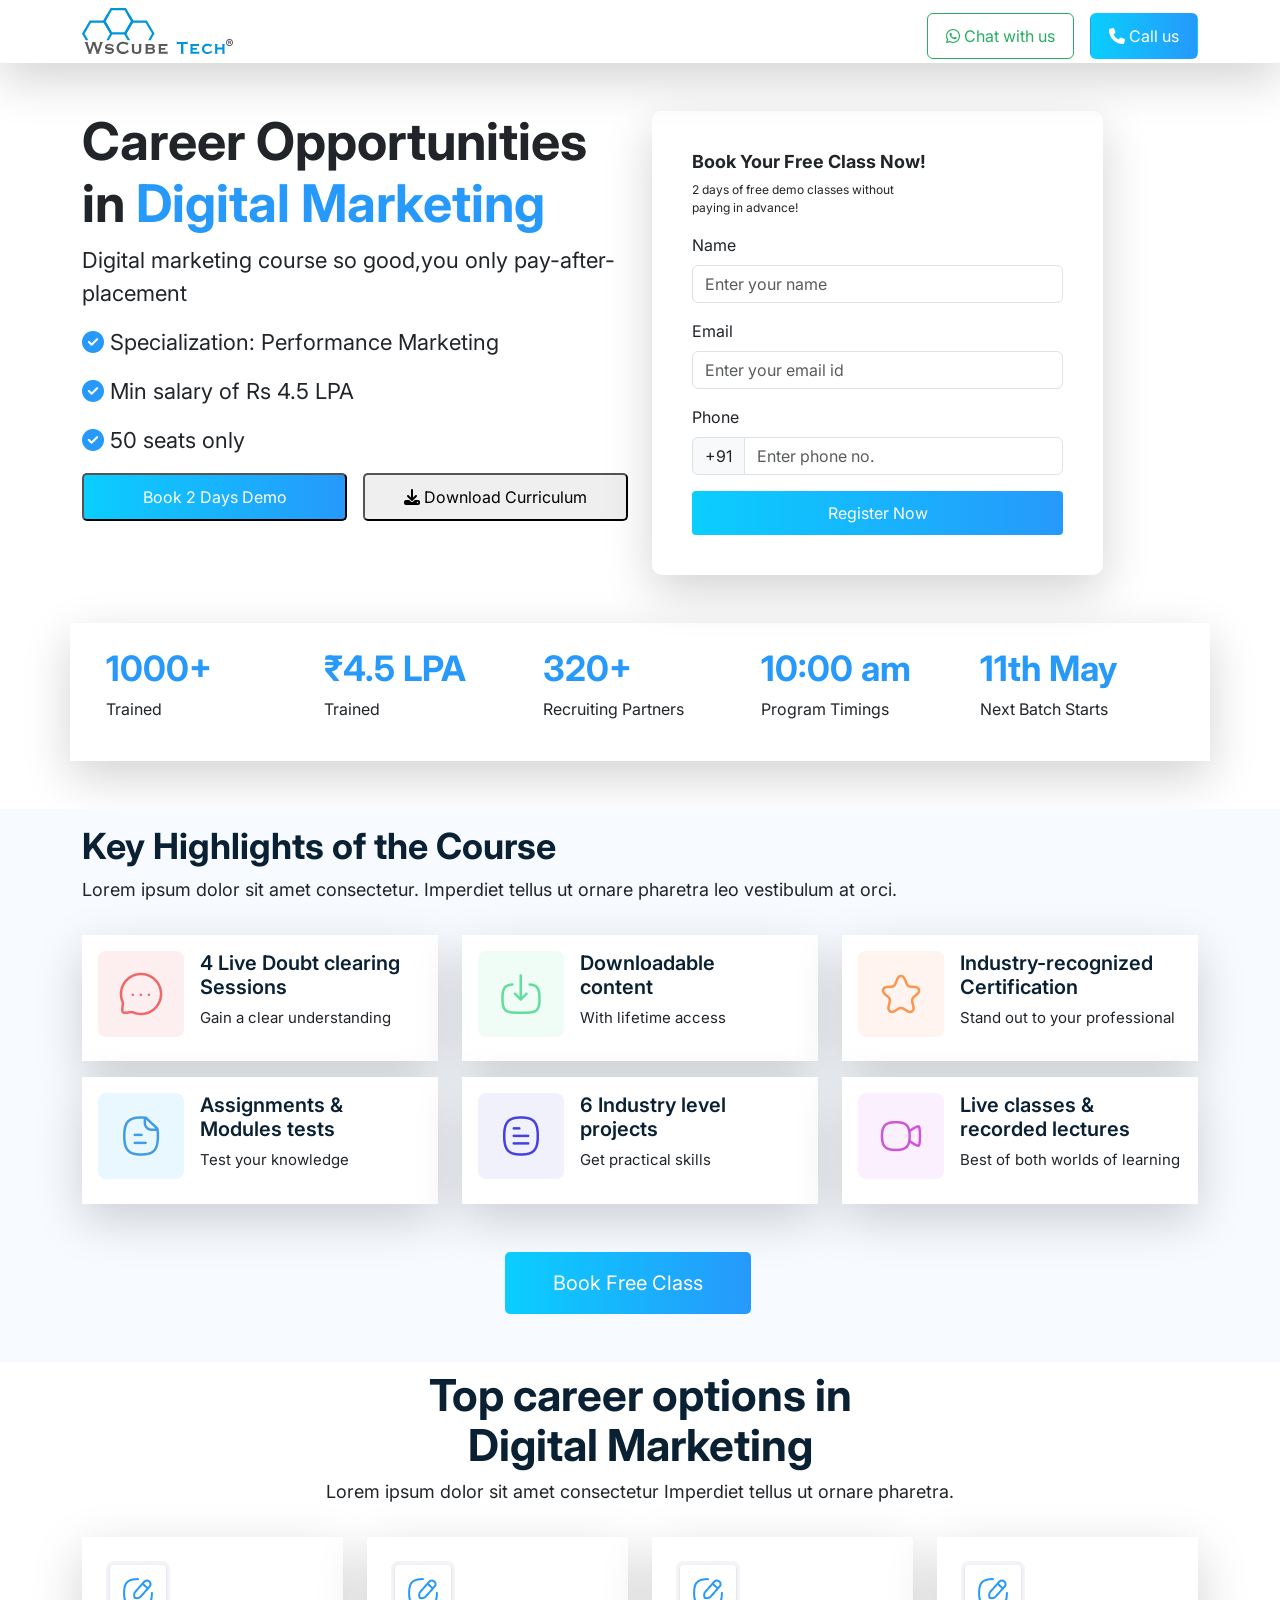
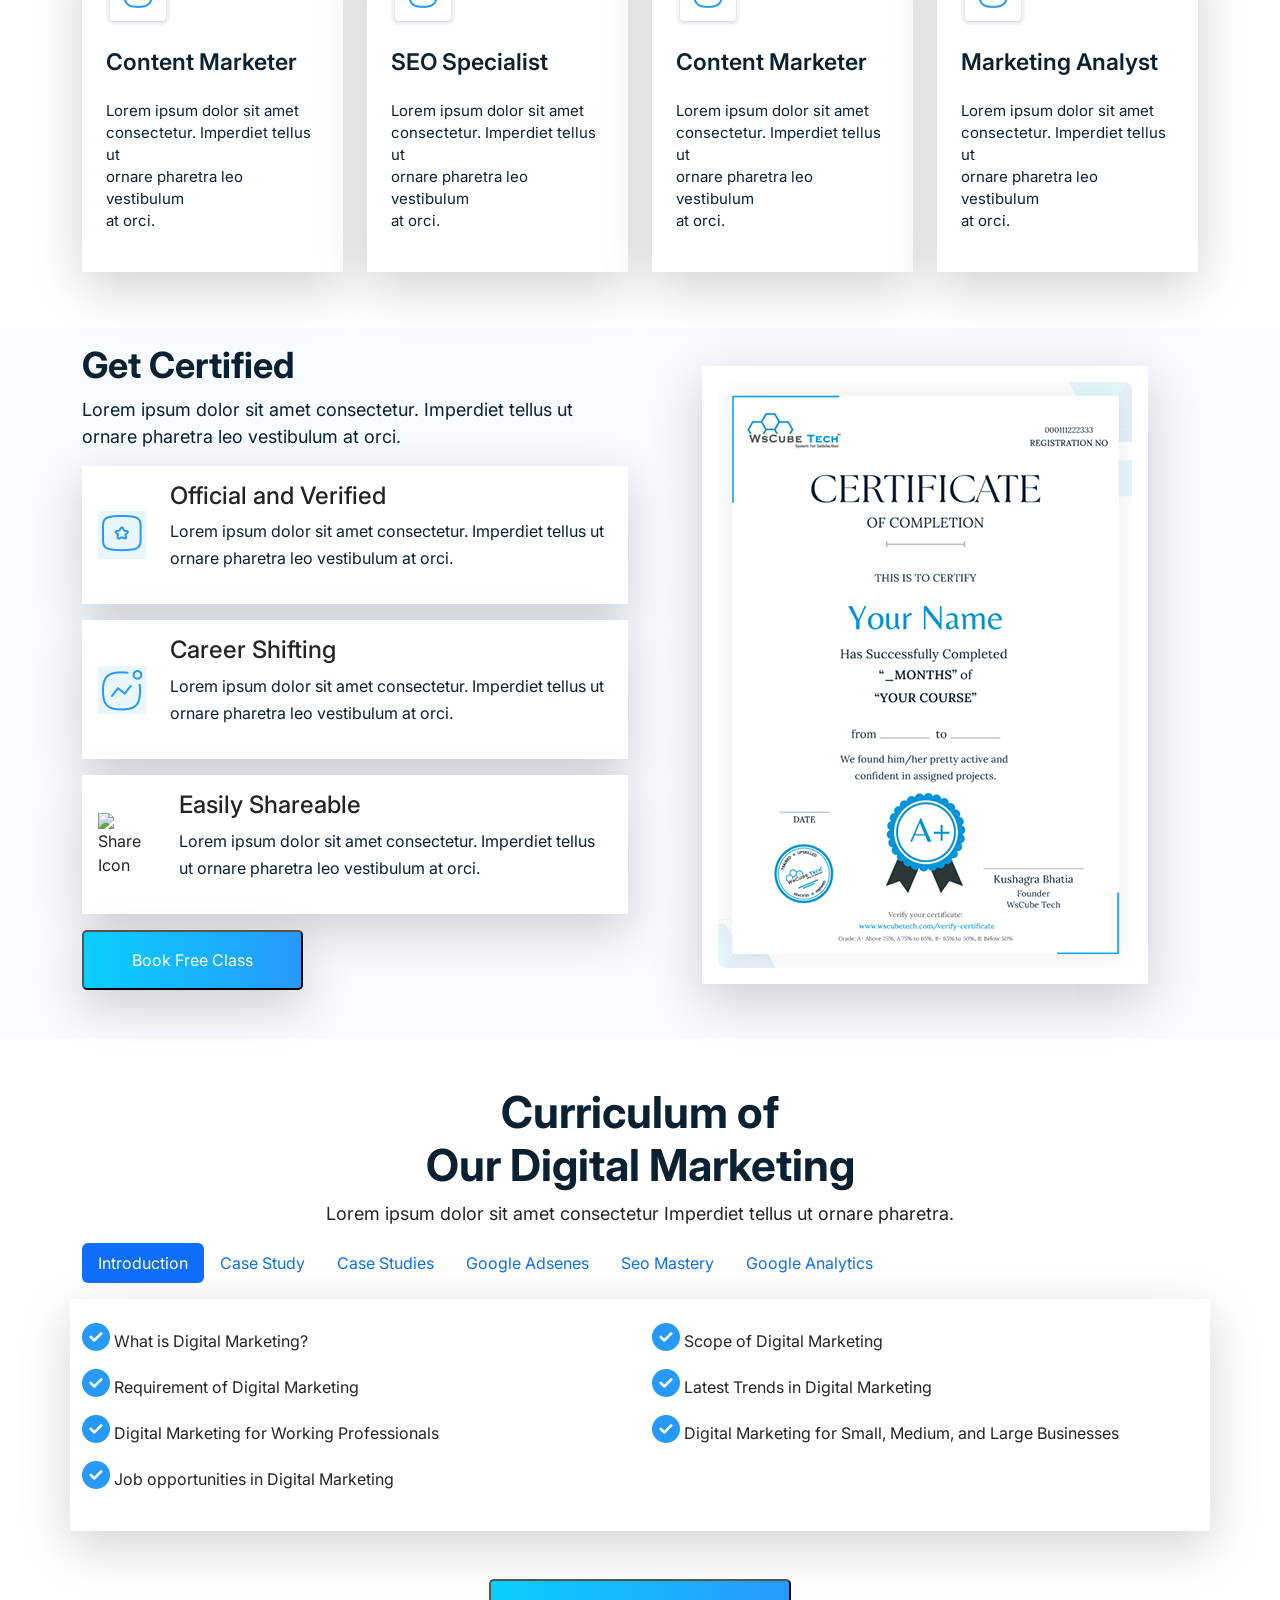
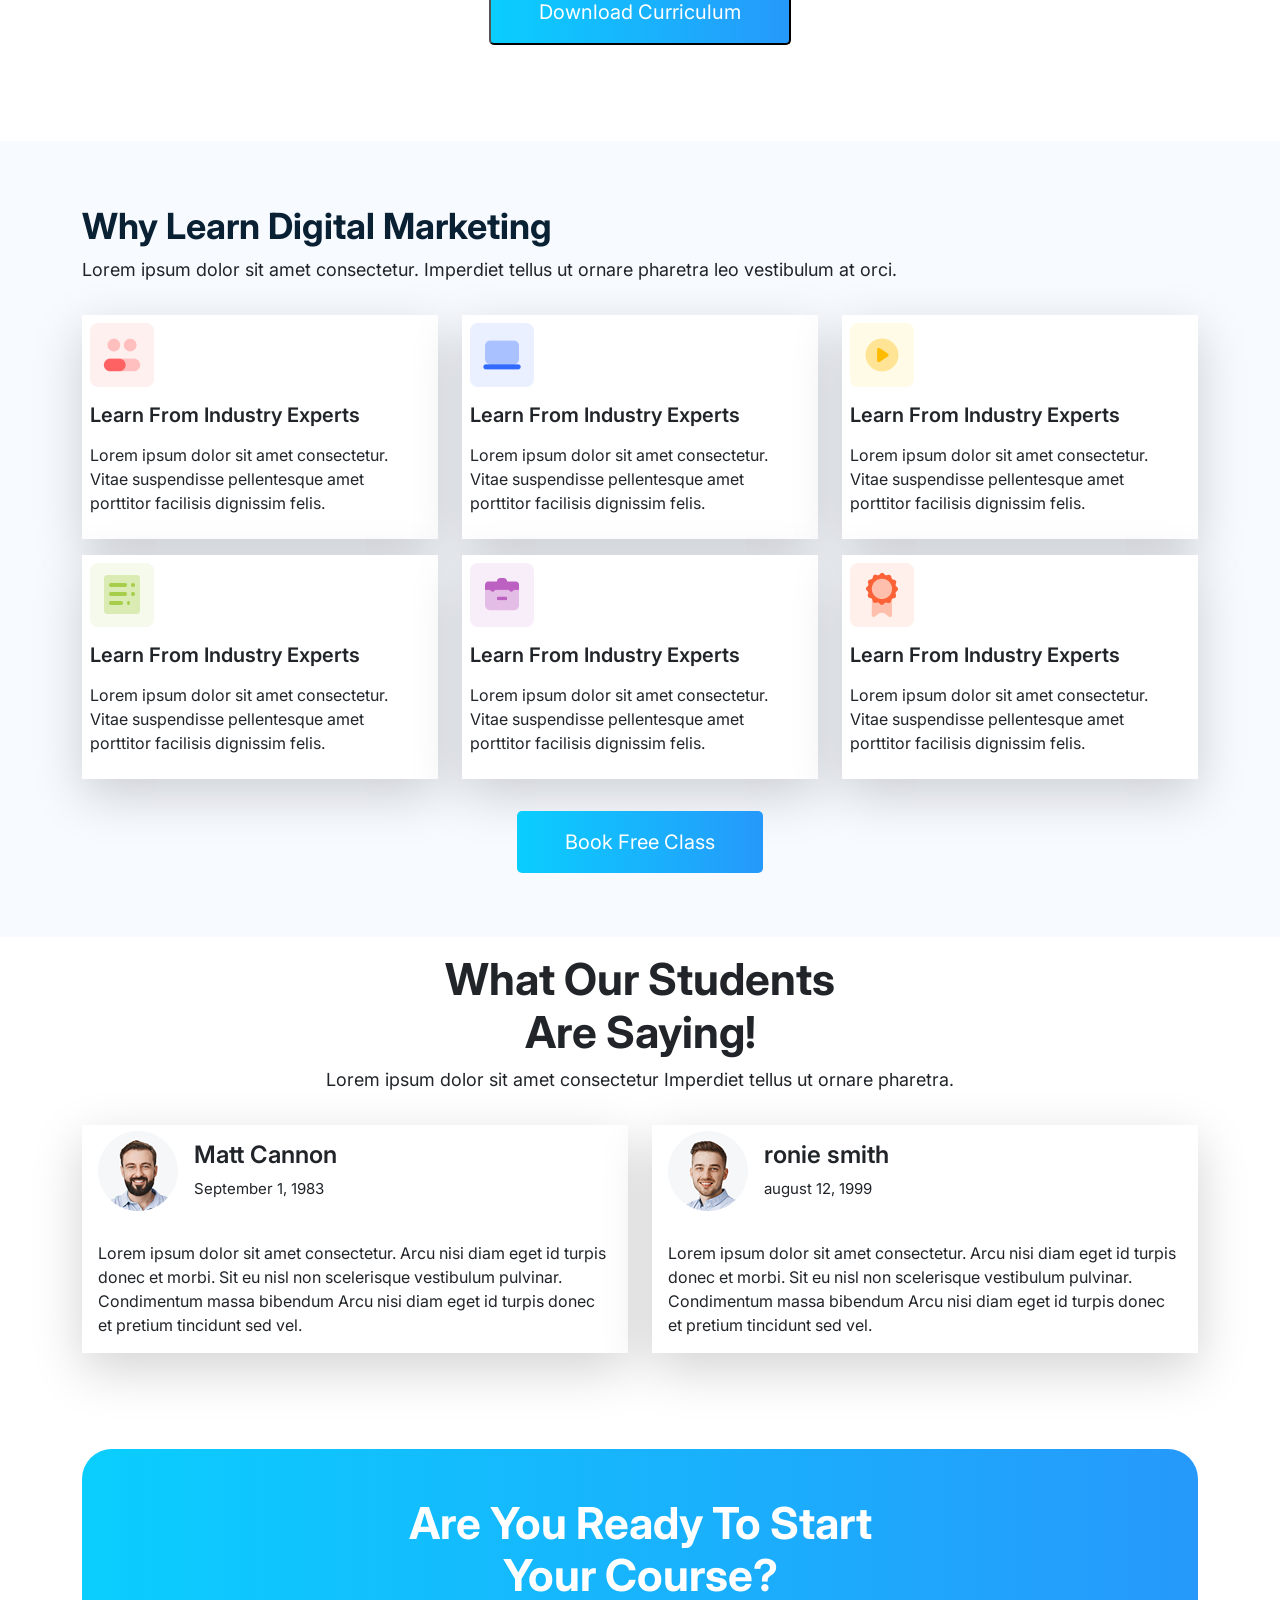
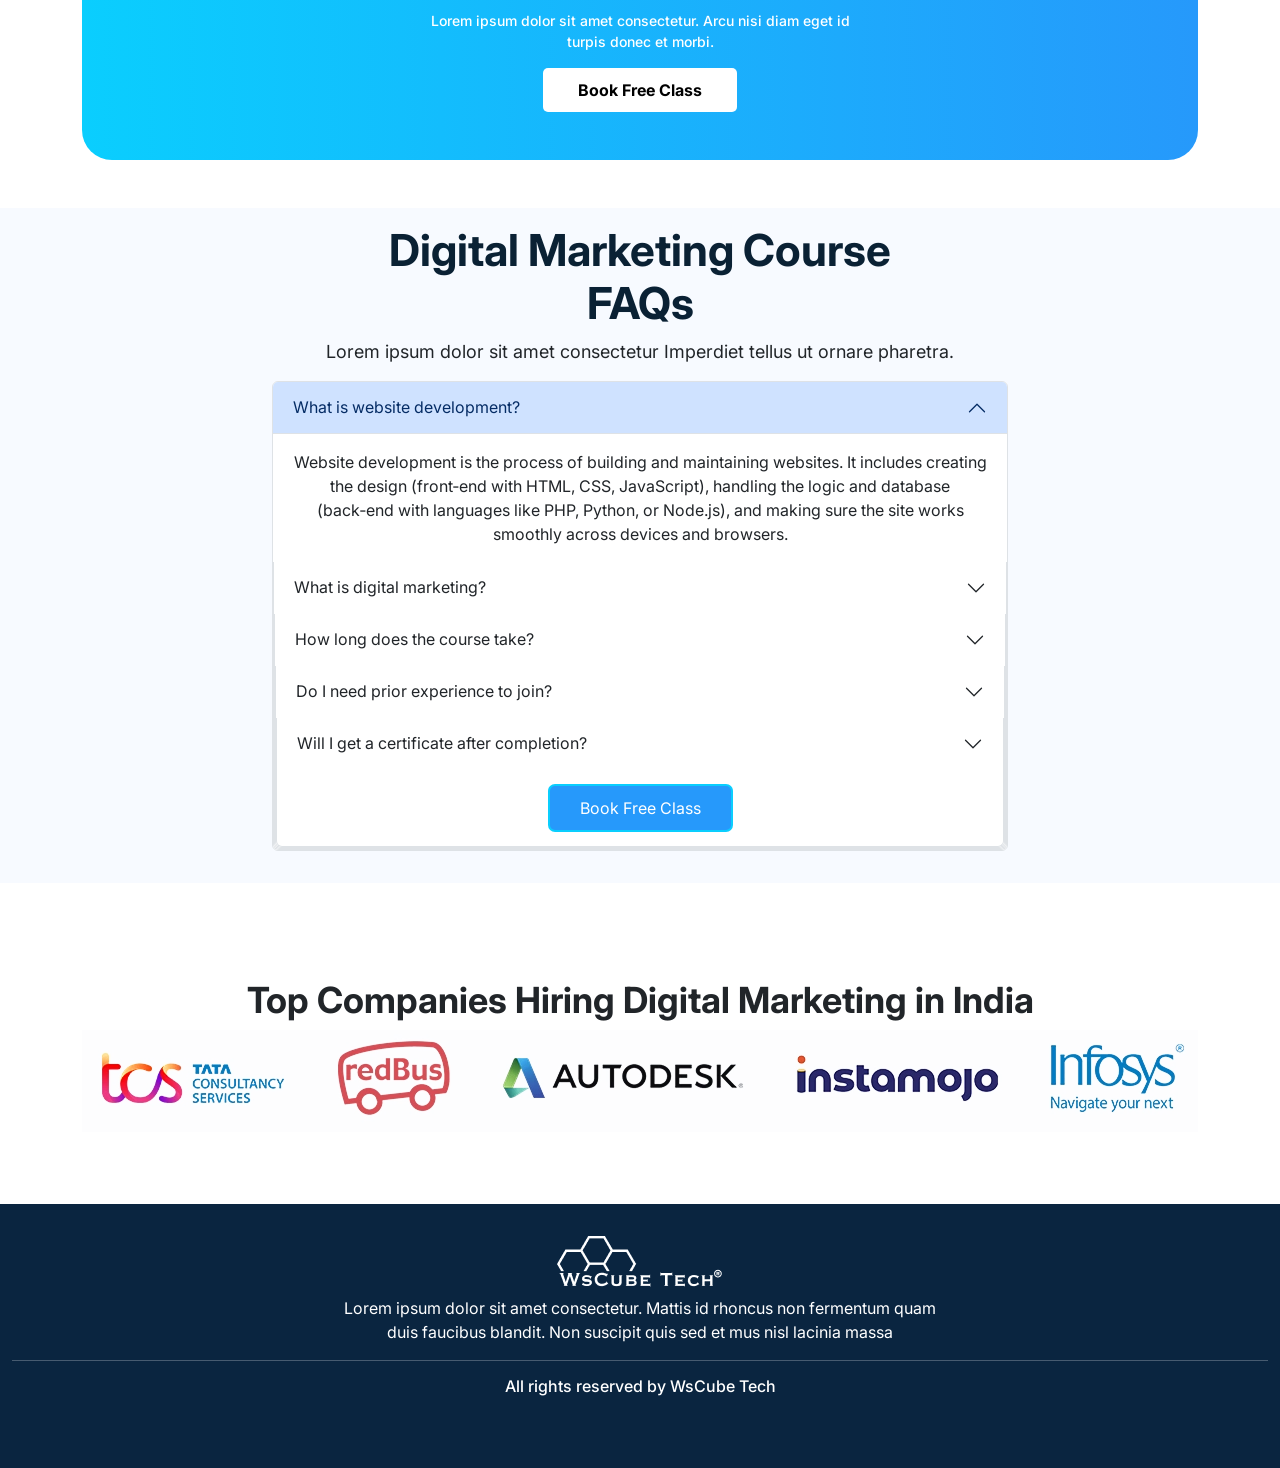
==== commit 7a3563ff: "Update index.html" ====
--- a/index.html
+++ b/index.html
@@ -1,14 +1,17 @@
 <!DOCTYPE html>
-
 <html lang="en">
 
 <head>
   <meta charset="UTF-8">
   <meta name="viewport" content="width=device-width, initial-scale=1.0">
-  <title>Digital Marketing Course | WsCube Tech</title>
+  <title>Wscube teach landing page</title>
   <link href="https://cdn.jsdelivr.net/npm/bootstrap@5.3.8/dist/css/bootstrap.min.css" rel="stylesheet" />
   <link rel="stylesheet" href="https://cdnjs.cloudflare.com/ajax/libs/font-awesome/6.7.2/css/all.min.css" />
-  <link rel="stylesheet" href="https://fonts.googleapis.com/css2?family=Inter:ital,opsz,wght@0,14..32,100..900;1,14..32,100..900&display=swap" />
+  <link rel="stylesheet" href="https://cdnjs.cloudflare.com/ajax/libs/font-awesome/6.7.2/css/all.min.css" />
+  <link
+    href="https://fonts.googleapis.com/css2?family=Inter:ital,opsz,wght@0,14..32,100..900;1,14..32,100..900&display=swap"
+    rel="stylesheet" />
+
   <link rel="stylesheet" href="css/style.css">
   <link rel="stylesheet" href="css/media.css">
 </head>
@@ -18,22 +21,27 @@
   <div class="modal fade" id="enmodal" tabindex="-1">
     <div class="modal-dialog">
       <div class="modal-content">
+
         <div class="modal-header">
           <h5 class="modal-title">Enquiry Now</h5>
           <button type="button" class="btn-close" data-bs-dismiss="modal" aria-label="Close"></button>
         </div>
+
         <div class="modal-body">
           <form class="bannerform p-3">
             <h3>Book Your Free Class Now!</h3>
-            <p>Join our free demo classes and explore the world of digital marketing.</p>
+            <p>2 days of free demo classes without paying in advance!</p>
+
             <div class="mb-3">
               <label class="form-label">Name</label>
               <input type="text" class="form-control" placeholder="Enter your name">
             </div>
+
             <div class="mb-3">
               <label class="form-label">Email</label>
               <input type="email" class="form-control" placeholder="Enter your email">
             </div>
+
             <div class="mb-3">
               <label class="form-label">Phone</label>
               <div class="input-group">
@@ -41,6 +49,7 @@
                 <input type="text" class="form-control" placeholder="Phone">
               </div>
             </div>
+
             <div class="mt-3">
               <button type="button" class="btn btn-primary" data-bs-toggle="modal" data-bs-target="#thanku">
                 Register Now
@@ -48,6 +57,7 @@
             </div>
           </form>
         </div>
+
       </div>
     </div>
   </div>
@@ -55,22 +65,27 @@
   <div class="modal fade" id="bookdemo" tabindex="-1">
     <div class="modal-dialog">
       <div class="modal-content">
+
         <div class="modal-header">
           <h5 class="modal-title">Book Now</h5>
           <button type="button" class="btn-close" data-bs-dismiss="modal" aria-label="Close"></button>
         </div>
+
         <div class="modal-body">
           <form class="bannerform p-3">
             <h3>Book Your Free Class Now!</h3>
-            <p>Explore digital marketing through our free demo classes.</p>
+            <p>2 days of free demo classes without paying in advance!</p>
+
             <div class="mb-3">
               <label class="form-label">Name</label>
               <input type="text" class="form-control" placeholder="Enter your name">
             </div>
+
             <div class="mb-3">
               <label class="form-label">Email</label>
               <input type="email" class="form-control" placeholder="Enter your email">
             </div>
+
             <div class="mt-3">
               <button type="button" class="btn btn-primary" data-bs-toggle="modal" data-bs-target="#thanku">
                 Register Now
@@ -78,11 +93,14 @@
             </div>
           </form>
         </div>
+
       </div>
     </div>
   </div>
 
-  <header class="container-fluid py-2 shadow-lg bg-white mb-0 pb-0 position-sticky top-0">
+
+
+  <header class="container-fluid py-2 shadow-lg bg-white mb-0 pb-0 position-sticky top-0 bg-white">
     <div class="container">
       <div class="row align-items-center">
         <div class="col-lg-6 col-12 text-lg-start text-center">
@@ -90,39 +108,41 @@
         </div>
         <div class="col-lg-6">
           <div class="btn-outer d-flex gap-3 justify-content-end">
-            <button class="btn whatsappbtn"><i class="fa-brands fa-whatsapp"></i> Chat with us</button>
-            <button class="btn callbtn"><i class="fa-solid fa-phone"></i> Call us</button>
+            <button class="btn whatsappbtn"> <i class="fa-brands fa-whatsapp"></i> Chat with us</button>
+            <button class="btn callbtn"> <i class="fa-solid fa-phone"></i> Call us</button>
           </div>
         </div>
       </div>
     </div>
   </header>
 
-  <section class="container-fluid py-lg-5 py-sm-4 py-3">
-    <div class="container">
-      <div class="row justify-content-between align-items-center gy-3">
+  <section class="container-fluid  py-lg-5 py-sm-4 py-3">
+    <div class="container">
+      <div class="row justify-content-space-betweenalign-items-center gy-3">
         <div class="col-lg-6">
           <div class="bannercontant">
             <h1>Career Opportunities <br>in<span> Digital Marketing</span></h1>
-            <p>Learn practical digital marketing skills and explore exciting career opportunities.</p>
+            <p>Digital marketing course so good,you only pay-after-<br>placement</p>
             <ul class="m-0 p-0">
               <li class="mb-3"><i class="fa-solid fa-circle-check"></i> Specialization: Performance Marketing</li>
-              <li class="mb-3"><i class="fa-solid fa-circle-check"></i> Practical digital marketing skills</li>
-              <li class="mb-3"><i class="fa-solid fa-circle-check"></i> Beginner-friendly learning</li>
+              <li class="mb-3"><i class="fa-solid fa-circle-check"></i> Min salary of Rs 4.5 LPA</li>
+              <li class="mb-3"><i class="fa-solid fa-circle-check"></i> 50 seats only</li>
             </ul>
             <div class="bannercontantbtn d-flex gap-3">
               <button data-bs-toggle="modal" data-bs-target="#bookdemo">Book 2 Days Demo</button>
-              <button data-bs-toggle="modal" data-bs-target="#enmodal"><i class="fa-solid fa-download"></i> Download Curriculum</button>
+              <button data-bs-toggle="modal" data-bs-target="#enmodal"><i class="fa-solid fa-download"></i> Download
+                Curriculum</button>
             </div>
           </div>
         </div>
         <div class="col-lg-5">
           <form class="bannerform shadow-lg">
             <h3>Book Your Free Class Now!</h3>
-            <p>Explore digital marketing with a free introductory demo class.</p>
+            <p>2 days of free demo classes without<br>
+              paying in advance!</p>
             <div class="mb-3">
               <label class="form-label">Name</label>
-              <input type="text" class="form-control" placeholder="Enter your name">
+              <input type="name" class="form-control" placeholder="Enter your name">
             </div>
             <div class="mb-3">
               <label class="form-label">Email</label>
@@ -136,41 +156,37 @@
                 <input type="text" class="form-control" placeholder="Enter phone no.">
               </div>
               <div class="mt-3">
-                <button type="button">Register Now</button>
+                <button>Register Now</button>
               </div>
             </div>
           </form>
         </div>
       </div>
     </div>
-
-```
-<div class="container shadow-lg mt-5 countersection">
-  <div class="row row-cols-lg-5 row-cols-md-2 row-cols-1 p-4">
-    <div class="col">
-      <h3>1000+</h3>
-      <p>Trained Students</p>
-    </div>
-    <div class="col">
-      <h3>₹4.5 LPA</h3>
-      <p>Salary Reference</p>
-    </div>
-    <div class="col">
-      <h3>320+</h3>
-      <p>Recruiting Partners</p>
-    </div>
-    <div class="col">
-      <h3>10:00 am</h3>
-      <p>Program Timings</p>
-    </div>
-    <div class="col">
-      <h3>11th May</h3>
-      <p>Next Batch Starts</p>
-    </div>
-  </div>
-</div>
-```
-
+    <div class="container shadow-lg mt-5 countersection">
+      <div class="row row-cols-lg-5 row-cols-md-2 row-cols-1 p-4">
+        <div class="col">
+          <h3>1000+</h3>
+          <p>Trained</p>
+        </div>
+        <div class="col">
+          <h3>₹4.5 LPA</h3>
+          <p>Trained</p>
+        </div>
+        <div class="col">
+          <h3>320+</h3>
+          <p>Recruiting Partners</p>
+        </div>
+        <div class="col">
+          <h3>10:00 am</h3>
+          <p>Program Timings</p>
+        </div>
+        <div class="col">
+          <h3>11th May</h3>
+          <p>Next Batch Starts </p>
+        </div>
+      </div>
+    </div>
   </section>
 
   <section class="container-fluid highlightsection py-3">
@@ -178,7 +194,7 @@
       <div class="row mb-3">
         <div class="col-12">
           <h2>Key Highlights of the Course</h2>
-          <p>Develop practical digital marketing knowledge through interactive sessions, assignments and hands-on learning.</p>
+          <p>Lorem ipsum dolor sit amet consectetur. Imperdiet tellus ut ornare pharetra leo vestibulum at orci.</p>
         </div>
       </div>
       <div class="row gy-3 mb-3">
@@ -187,7 +203,7 @@
             <img src="images/msg.png">
             <div>
               <h4>4 Live Doubt clearing<br> Sessions</h4>
-              <p>Get your questions answered by instructors.</p>
+              <p>Gain a clear understanding</p>
             </div>
           </div>
         </div>
@@ -196,7 +212,7 @@
             <img src="images/drop.png">
             <div>
               <h4>Downloadable<br> content</h4>
-              <p>Access learning materials for revision.</p>
+              <p>With lifetime access</p>
             </div>
           </div>
         </div>
@@ -205,7 +221,7 @@
             <img src="images/Frame 353 (1).png">
             <div>
               <h4>Industry-recognized<br> Certification</h4>
-              <p>Showcase the skills you have learned.</p>
+              <p>Stand out to your professional</p>
             </div>
           </div>
         </div>
@@ -214,7 +230,7 @@
             <img src="images/frame.png.png">
             <div>
               <h4>Assignments &<br>Modules tests</h4>
-              <p>Practice and evaluate your knowledge.</p>
+              <p>Test your knowledge</p>
             </div>
           </div>
         </div>
@@ -223,7 +239,7 @@
             <img src="images/tt.png">
             <div>
               <h4>6 Industry level<br> projects</h4>
-              <p>Apply your learning through practical projects.</p>
+              <p>Get practical skills</p>
             </div>
           </div>
         </div>
@@ -232,7 +248,7 @@
             <img src="images/camera.png">
             <div>
               <h4>Live classes &<br> recorded lectures</h4>
-              <p>Learn through live and recorded sessions.</p>
+              <p>Best of both worlds of learning</p>
             </div>
           </div>
         </div>
@@ -247,51 +263,64 @@
     </div>
   </section>
 
-  <section class="container-fluid careersection py-2">
-    <div class="container">
-      <div class="row mb-3">
-        <div class="col-lg-12 text-center">
+  <section class="container-fluid careersection py-2 ">
+    <div class="container">
+      <div class="row  mb-3">
+        <div class="col-lg-12 text-center ">
           <h2>Top career options in<br> Digital Marketing</h2>
-          <p>Discover different career paths and opportunities in the growing digital marketing industry.</p>
+          <p>Lorem ipsum dolor sit amet consectetur Imperdiet tellus ut ornare pharetra.</p>
         </div>
       </div>
       <div class="row gy-2 mb-5">
         <div class="col-lg-3 col-sm-6 col-12 justify-content-center d-flex">
-          <div class="bg-white p-4 shadow-lg align-items-start careeritem">
+          <div class="bg-white p-4  shadow-lg align-items-start careeritem">
             <img src="images/career1.png">
             <div>
               <h4 class="mt-4">Content Marketer</h4>
-              <p class="mt-4">Create useful and engaging content for websites, blogs and social media platforms.</p>
+              <p class="mt-4">Lorem ipsum dolor sit amet<br>
+                consectetur. Imperdiet tellus ut<br>
+                ornare pharetra leo vestibulum<br>
+                at orci.</p>
             </div>
           </div>
         </div>
         <div class="col-lg-3 col-sm-6 col-12 justify-content-center d-flex">
-          <div class="bg-white p-4 shadow-lg align-items-start careeritem">
+          <div class="bg-white p-4  shadow-lg align-items-start careeritem">
             <img src="images/career1.png">
             <div>
               <h4 class="mt-4">SEO Specialist</h4>
-              <p class="mt-4">Improve website visibility through keyword research and search engine optimization.</p>
+              <p class="mt-4">Lorem ipsum dolor sit amet<br>
+                consectetur. Imperdiet tellus ut<br>
+                ornare pharetra leo vestibulum<br>
+                at orci.</p>
             </div>
           </div>
         </div>
         <div class="col-lg-3 col-sm-6 col-12 justify-content-center d-flex">
-          <div class="bg-white p-4 shadow-lg align-items-start careeritem">
+          <div class="bg-white p-4  shadow-lg align-items-start careeritem">
             <img src="images/career1.png">
             <div>
-              <h4 class="mt-4">Social Media Manager</h4>
-              <p class="mt-4">Manage social media accounts, plan campaigns and engage with online audiences.</p>
+              <h4 class="mt-4">Content Marketer</h4>
+              <p class="mt-4">Lorem ipsum dolor sit amet<br>
+                consectetur. Imperdiet tellus ut<br>
+                ornare pharetra leo vestibulum<br>
+                at orci.</p>
             </div>
           </div>
         </div>
         <div class="col-lg-3 col-sm-6 col-12 justify-content-center d-flex">
-          <div class="bg-white p-4 shadow-lg align-items-start careeritem">
+          <div class="bg-white p-4  shadow-lg align-items-start careeritem">
             <img src="images/career1.png">
             <div>
               <h4 class="mt-4">Marketing Analyst</h4>
-              <p class="mt-4">Study marketing data and campaign results to understand customer behaviour.</p>
-            </div>
-          </div>
-        </div>
+              <p class="mt-4">Lorem ipsum dolor sit amet<br>
+                consectetur. Imperdiet tellus ut<br>
+                ornare pharetra leo vestibulum<br>
+                at orci.</p>
+            </div>
+          </div>
+        </div>
+
       </div>
     </div>
   </section>
@@ -299,47 +328,51 @@
   <section class="container-fluid highlightsection py-3">
     <div class="container">
       <div class="row mb-3">
+
+        <!-- Left Column: Certificates + Button -->
         <div class="col-lg-6 col-sm-12 certificatesection">
           <h2>Get Certified</h2>
-          <p>Build your knowledge of digital marketing and showcase the skills you develop during the course.</p>
-
-```
-      <div class="bg-white mb-3 p-3 gap-4 d-flex align-items-center certificateitem shadow-lg">
-        <img src="images/certificate1.png" alt="Certificate Icon">
-        <div>
-          <h4>Official and Verified</h4>
-          <p>Receive a course completion certificate after meeting the course requirements.</p>
-        </div>
-      </div>
-
-      <div class="bg-white mb-3 p-3 gap-4 d-flex align-items-center certificateitem shadow-lg">
-        <img src="images/certificate2.png" alt="Career Icon">
-        <div>
-          <h4>Career Shifting</h4>
-          <p>Explore digital marketing skills that can support your professional development.</p>
-        </div>
-      </div>
-
-      <div class="bg-white mb-3 p-3 gap-4 d-flex align-items-center certificateitem shadow-lg">
-        <img src="images/send.png" alt="Share Icon">
-        <div>
-          <h4>Easily Shareable</h4>
-          <p>Share your course completion certificate with employers and professional networks.</p>
-        </div>
-      </div>
-
-      <button class="certificatebtn py-3 px-5 shadow-lg mb-3">Book Free Class</button>
-    </div>
-
-    <div class="col-lg-6 col-sm-12 d-flex justify-content-center align-items-center">
-      <div class="bg-white shadow-lg p-3">
-        <img src="images/image 134.png" class="img-fluid">
-      </div>
-    </div>
-  </div>
-</div>
-```
-
+          <p>Lorem ipsum dolor sit amet consectetur. Imperdiet tellus ut ornare
+            pharetra leo vestibulum at orci.</p>
+
+          <div class="bg-white mb-3 p-3 gap-4 d-flex align-items-center certificateitem shadow-lg">
+            <img src="images/certificate1.png" alt="Certificate Icon">
+            <div>
+              <h4>Official and Verified</h4>
+              <p>Lorem ipsum dolor sit amet consectetur. Imperdiet tellus ut ornare
+                pharetra leo vestibulum at orci.</p>
+            </div>
+          </div>
+
+          <div class="bg-white mb-3 p-3 gap-4 d-flex align-items-center certificateitem shadow-lg">
+            <img src="images/certificate2.png" alt="Career Icon">
+            <div>
+              <h4>Career Shifting</h4>
+              <p>Lorem ipsum dolor sit amet consectetur. Imperdiet tellus ut ornare
+                pharetra leo vestibulum at orci.</p>
+            </div>
+          </div>
+
+          <div class="bg-white mb-3 p-3 gap-4 d-flex align-items-center certificateitem shadow-lg">
+            <img src="images/send.png" alt="Share Icon">
+            <div>
+              <h4>Easily Shareable</h4>
+              <p>Lorem ipsum dolor sit amet consectetur. Imperdiet tellus ut ornare
+                pharetra leo vestibulum at orci.</p>
+            </div>
+          </div>
+
+          <button class="certificatebtn py-3 px-5 shadow-lg mb-3">Book Free Class</button>
+        </div>
+
+        <!-- Right Column: Image -->
+        <div class="col-lg-6 col-sm-12 d-flex justify-content-center align-items-center">
+          <div class="bg-white shadow-lg p-3">
+            <img src="images/image 134.png" class="img-fluid">
+          </div>
+        </div>
+      </div>
+    </div>
   </section>
 
   <section class="container-fluid py-5 mb-5">
@@ -347,165 +380,197 @@
       <div class="row justify-content-center">
         <div class="col-8 text-center tabsection">
           <h2>Curriculum of<br> Our Digital Marketing</h2>
-          <p>Explore important digital marketing topics, practical concepts and tools covered in the learning programme.</p>
-        </div>
-      </div>
-
-```
-  <div class="row">
-    <div class="col-12">
-      <ul class="nav nav-pills mb-3" id="pills-tab" role="tablist">
-        <li class="nav-item" role="presentation">
-          <button class="nav-link active" id="pills-home-tab" data-bs-toggle="pill" data-bs-target="#introduction" type="button" role="tab" aria-controls="introduction" aria-selected="true">Introduction</button>
-        </li>
-        <li class="nav-item" role="presentation">
-          <button class="nav-link" id="pills-profile-tab" data-bs-toggle="pill" data-bs-target="#case-study" type="button" role="tab" aria-controls="case-study" aria-selected="false">Case Study</button>
-        </li>
-        <li class="nav-item" role="presentation">
-          <button class="nav-link" id="pills-contact-tab" data-bs-toggle="pill" data-bs-target="#case-studies" type="button" role="tab" aria-controls="case-studies" aria-selected="false">Case Studies</button>
-        </li>
-        <li class="nav-item" role="presentation">
-          <button class="nav-link" id="pills-ads-tab" data-bs-toggle="pill" data-bs-target="#google-adsenes" type="button" role="tab" aria-controls="google-adsenes" aria-selected="false">Google Ads</button>
-        </li>
-        <li class="nav-item" role="presentation">
-          <button class="nav-link" id="pills-seo-tab" data-bs-toggle="pill" data-bs-target="#seo-mastery" type="button" role="tab" aria-controls="seo-mastery" aria-selected="false">SEO Mastery</button>
-        </li>
-        <li class="nav-item" role="presentation">
-          <button class="nav-link" id="pills-analytics-tab" data-bs-toggle="pill" data-bs-target="#google-analytics" type="button" role="tab" aria-controls="google-analytics" aria-selected="false">Google Analytics</button>
-        </li>
-      </ul>
-
-      <div class="tab-content" id="pills-tabContent">
-        <div class="tab-pane fade show active" id="introduction" role="tabpanel" aria-labelledby="pills-home-tab" tabindex="0">
-          <div class="row shadow-lg py-4">
-            <div class="col-lg-6 tabsec">
-              <ul class="m-0 p-0">
-                <li class="mb-3"><i class="fa-solid fa-circle-check"></i> What is Digital Marketing?</li>
-                <li class="mb-3"><i class="fa-solid fa-circle-check"></i> Importance of Digital Marketing</li>
-                <li class="mb-3"><i class="fa-solid fa-circle-check"></i> Digital Marketing for Businesses</li>
-                <li class="mb-3"><i class="fa-solid fa-circle-check"></i> Job Opportunities in Digital Marketing</li>
-              </ul>
-            </div>
-            <div class="col-lg-6 tabsec">
-              <ul class="m-0 p-0">
-                <li class="mb-3"><i class="fa-solid fa-circle-check"></i> Scope of Digital Marketing</li>
-                <li class="mb-3"><i class="fa-solid fa-circle-check"></i> Latest Digital Marketing Trends</li>
-                <li class="mb-3"><i class="fa-solid fa-circle-check"></i> Digital Marketing for Small and Large Businesses</li>
-              </ul>
-            </div>
-          </div>
-        </div>
-
-        <div class="tab-pane fade" id="case-study" role="tabpanel" aria-labelledby="pills-profile-tab" tabindex="0">
-          <div class="row py-4 shadow-lg">
-            <div class="col-lg-6 tabsec">
-              <ul class="m-0 p-0">
-                <li class="mb-3"><i class="fa-solid fa-circle-check"></i> Understanding Real Business Campaigns</li>
-                <li class="mb-3"><i class="fa-solid fa-circle-check"></i> Identifying Target Audiences</li>
-                <li class="mb-3"><i class="fa-solid fa-circle-check"></i> Planning Marketing Strategies</li>
-                <li class="mb-3"><i class="fa-solid fa-circle-check"></i> Analysing Campaign Results</li>
-              </ul>
-            </div>
-            <div class="col-lg-6 tabsec">
-              <ul class="m-0 p-0">
-                <li class="mb-3"><i class="fa-solid fa-circle-check"></i> Understanding Customer Behaviour</li>
-                <li class="mb-3"><i class="fa-solid fa-circle-check"></i> Studying Successful Brands</li>
-                <li class="mb-3"><i class="fa-solid fa-circle-check"></i> Learning from Marketing Examples</li>
-              </ul>
-            </div>
-          </div>
-        </div>
-
-        <div class="tab-pane fade" id="case-studies" role="tabpanel" aria-labelledby="pills-contact-tab" tabindex="0">
-          <div class="row shadow-lg py-4">
-            <div class="col-lg-6 tabsec">
-              <ul class="m-0 p-0">
-                <li class="mb-3"><i class="fa-solid fa-circle-check"></i> Social Media Marketing Examples</li>
-                <li class="mb-3"><i class="fa-solid fa-circle-check"></i> Search Engine Marketing Examples</li>
-                <li class="mb-3"><i class="fa-solid fa-circle-check"></i> Content Marketing Strategies</li>
-              </ul>
-            </div>
-            <div class="col-lg-6 tabsec">
-              <ul class="m-0 p-0">
-                <li class="mb-3"><i class="fa-solid fa-circle-check"></i> Brand Promotion Strategies</li>
-                <li class="mb-3"><i class="fa-solid fa-circle-check"></i> Digital Campaign Analysis</li>
-                <li class="mb-3"><i class="fa-solid fa-circle-check"></i> Understanding Marketing Performance</li>
-              </ul>
-            </div>
-          </div>
-        </div>
-
-        <div class="tab-pane fade" id="google-adsenes" role="tabpanel" aria-labelledby="pills-ads-tab" tabindex="0">
-          <div class="row shadow-lg py-4">
-            <div class="col-lg-6 tabsec">
-              <ul class="m-0 p-0">
-                <li class="mb-3"><i class="fa-solid fa-circle-check"></i> Introduction to Google Ads</li>
-                <li class="mb-3"><i class="fa-solid fa-circle-check"></i> Creating Advertising Campaigns</li>
-              </ul>
-            </div>
-            <div class="col-lg-6 tabsec">
-              <ul class="m-0 p-0">
-                <li class="mb-3"><i class="fa-solid fa-circle-check"></i> Keyword and Audience Targeting</li>
-                <li class="mb-3"><i class="fa-solid fa-circle-check"></i> Measuring Ad Performance</li>
-              </ul>
-            </div>
-          </div>
-        </div>
-
-        <div class="tab-pane fade" id="seo-mastery" role="tabpanel" aria-labelledby="pills-seo-tab" tabindex="0">
-          <div class="row shadow-lg py-4">
-            <div class="col-lg-6 tabsec">
-              <ul class="m-0 p-0">
-                <li class="mb-3"><i class="fa-solid fa-circle-check"></i> Introduction to SEO</li>
-                <li class="mb-3"><i class="fa-solid fa-circle-check"></i> Keyword Research</li>
-                <li class="mb-3"><i class="fa-solid fa-circle-check"></i> On-Page SEO Techniques</li>
-                <li class="mb-3"><i class="fa-solid fa-circle-check"></i> Off-Page SEO Techniques</li>
-              </ul>
-            </div>
-            <div class="col-lg-6 tabsec">
-              <ul class="m-0 p-0">
-                <li class="mb-3"><i class="fa-solid fa-circle-check"></i> Technical SEO Basics</li>
-                <li class="mb-3"><i class="fa-solid fa-circle-check"></i> Website Ranking Factors</li>
-                <li class="mb-3"><i class="fa-solid fa-circle-check"></i> SEO Performance Tracking</li>
-              </ul>
-            </div>
-          </div>
-        </div>
-
-        <div class="tab-pane fade" id="google-analytics" role="tabpanel" aria-labelledby="pills-analytics-tab" tabindex="0">
-          <div class="row shadow-lg py-4">
-            <div class="col-lg-6 tabsec">
-              <ul class="m-0 p-0">
-                <li class="mb-3"><i class="fa-solid fa-circle-check"></i> Introduction to Google Analytics</li>
-                <li class="mb-3"><i class="fa-solid fa-circle-check"></i> Understanding Website Traffic</li>
-              </ul>
-            </div>
-            <div class="col-lg-6 tabsec">
-              <ul class="m-0 p-0">
-                <li class="mb-3"><i class="fa-solid fa-circle-check"></i> Analysing User Behaviour</li>
-                <li class="mb-3"><i class="fa-solid fa-circle-check"></i> Tracking Marketing Performance</li>
-              </ul>
-            </div>
-          </div>
-        </div>
-
-        <div class="d-flex justify-content-center mt-5">
-          <button class="tabbtn py-3 px-5">Download Curriculum</button>
-        </div>
-      </div>
-    </div>
-  </div>
-</div>
-```
-
+          <p>Lorem ipsum dolor sit amet consectetur Imperdiet tellus ut ornare pharetra.</p>
+        </div>
+      </div>
+
+      <div class="row">
+        <div class="col-12">
+          <ul class="nav nav-pills mb-3" id="pills-tab" role="tablist">
+            <li class="nav-item" role="presentation">
+              <button class="nav-link active" id="pills-home-tab" data-bs-toggle="pill" data-bs-target="#introduction"
+                type="button" role="tab" aria-controls="pills-home" aria-selected="true">Introduction</button>
+            </li>
+            <li class="nav-item" role="presentation">
+              <button class="nav-link" id="pills-profile-tab" data-bs-toggle="pill" data-bs-target="#case-study"
+                type="button" role="tab" aria-controls="pills-profile" aria-selected="false">Case Study</button>
+            </li>
+            <li class="nav-item" role="presentation">
+              <button class="nav-link" id="pills-contact-tab" data-bs-toggle="pill" data-bs-target="#case-studies"
+                type="button" role="tab" aria-controls="pills-contact" aria-selected="false">Case Studies</button>
+            </li>
+            <li class="nav-item" role="presentation">
+              <button class="nav-link" id="pills-disabled-tab" data-bs-toggle="pill" data-bs-target="#google-adsenes"
+                type="button" role="tab" aria-controls="pills-disabled" aria-selected="false">Google
+                Adsenes</button>
+            </li>
+            <li class="nav-item" role="presentation">
+              <button class="nav-link" id="pills-disabled-tab" data-bs-toggle="pill" data-bs-target="#seo-mastery"
+                type="button" role="tab" aria-controls="pills-disabled" aria-selected="false">Seo
+                Mastery</button>
+            </li>
+            <li class="nav-item" role="presentation">
+              <button class="nav-link" id="pills-disabled-tab" data-bs-toggle="pill" data-bs-target="#google-analytics"
+                type="button" role="tab" aria-controls="pills-disabled" aria-selected="false">Google
+                Analytics</button>
+            </li>
+          </ul>
+
+          <div class="tab-content" id="pills-tabContent">
+            <div class="tab-pane fade show active" id="introduction" role="tabpanel" aria-labelledby="pills-home-tab"
+              tabindex="0">
+              <div class="row shadow-lg py-4">
+                <div class="col-lg-6 tabsec">
+                  <ul class="m-0 p-0">
+                    <li class="mb-3"><i class="fa-solid fa-circle-check"></i> What is Digital Marketing?</li>
+                    <li class="mb-3"><i class="fa-solid fa-circle-check"></i> Requirement of Digital Marketing</li>
+                    <li class="mb-3"><i class="fa-solid fa-circle-check"></i> Digital Marketing for Working
+                      Professionals</li>
+                    <li class="mb-3"><i class="fa-solid fa-circle-check"></i> Job opportunities in Digital Marketing
+                    </li>
+                  </ul>
+                </div>
+                <div class="col-lg-6 tabsec">
+                  <ul class="m-0 p-0">
+                    <li class="mb-3"><i class="fa-solid fa-circle-check"></i> Scope of Digital Marketing</li>
+                    <li class="mb-3"><i class="fa-solid fa-circle-check"></i> Latest Trends in Digital Marketing</li>
+                    <li class="mb-3"><i class="fa-solid fa-circle-check"></i> Digital Marketing for Small, Medium, and
+                      Large Businesses</li>
+                  </ul>
+                </div>
+              </div>
+            </div>
+
+
+            <div class="tab-pane fade" id="case-study" role="tabpanel" aria-labelledby="pills-profile-tab" tabindex="0">
+              <div class="row py-4 shadow-lg">
+                <div class="col-lg-6 tabsec">
+                  <ul class="m-0 p-0">
+                    <li class="mb-3"><i class="fa-solid fa-circle-check"></i> What is Digital Marketing?</li>
+                    <li class="mb-3"><i class="fa-solid fa-circle-check"></i> Requirement of Digital Marketing</li>
+                    <li class="mb-3"><i class="fa-solid fa-circle-check"></i> Digital Marketing for Working
+                      Professionals</li>
+                    <li class="mb-3"><i class="fa-solid fa-circle-check"></i> Job opportunities in Digital Marketing
+                    </li>
+                  </ul>
+                </div>
+                <div class="col-lg-6 tabsec">
+                  <ul class="m-0 p-0">
+                    <li class="mb-3"><i class="fa-solid fa-circle-check"></i> Scope of Digital Marketing</li>
+                    <li class="mb-3"><i class="fa-solid fa-circle-check"></i> Latest Trends in Digital Marketing</li>
+                    <li class="mb-3"><i class="fa-solid fa-circle-check"></i> Digital Marketing for Small, Medium, and
+                      Large Businesses</li>
+                  </ul>
+                </div>
+                <div class="col-lg-6 tabsec">
+                  <ul class="m-0 p-0">
+                    <li class="mb-3"><i class="fa-solid fa-circle-check"></i> Scope of Digital Marketing</li>
+                    <li class="mb-3"><i class="fa-solid fa-circle-check"></i> Latest Trends in Digital Marketing</li>
+
+                  </ul>
+                </div>
+              </div>
+            </div>
+
+
+            <div class="tab-pane fade" id="case-studies" role="tabpanel" aria-labelledby="pills-contact-tab"
+              tabindex="0">
+              <div class="row shadow-lg py-4">
+                <div class="col-lg-6 tabsec">
+                  <ul class="m-0 p-0">
+                    <li class="mb-3"><i class="fa-solid fa-circle-check"></i> What is Digital Marketing?</li>
+                    <li class="mb-3"><i class="fa-solid fa-circle-check"></i> Requirement of Digital Marketing</li>
+                    <li class="mb-3"><i class="fa-solid fa-circle-check"></i> Digital Marketing for Working
+                      Professionals</li>
+                  </ul>
+                </div>
+                <div class="col-lg-6 tabsec">
+                  <ul class="m-0 p-0">
+                    <li class="mb-3"><i class="fa-solid fa-circle-check"></i> Scope of Digital Marketing</li>
+                    <li class="mb-3"><i class="fa-solid fa-circle-check"></i> Latest Trends in Digital Marketing</li>
+                    <li class="mb-3"><i class="fa-solid fa-circle-check"></i> Digital Marketing for Small, Medium, and
+                      Large Businesses</li>
+                  </ul>
+                </div>
+              </div>
+            </div>
+
+
+            <div class="tab-pane fade" id="google-adsenes" role="tabpanel" aria-labelledby="pills-disabled-tab"
+              tabindex="0">
+              <div class="row shadow-lg py-4">
+                <div class="col-lg-6 tabsec">
+                  <ul class="m-0 p-0">
+                    <li class="mb-3"><i class="fa-solid fa-circle-check"></i> What is Digital Marketing?</li>
+                    <li class="mb-3"><i class="fa-solid fa-circle-check"></i> Requirement of Digital Marketing</li>
+                  </ul>
+                </div>
+                <div class="col-lg-6 tabsec">
+                  <ul class="m-0 p-0">
+                    <li class="mb-3"><i class="fa-solid fa-circle-check"></i> Scope of Digital Marketing</li>
+                    <li class="mb-3"><i class="fa-solid fa-circle-check"></i> Latest Trends in Digital Marketing</li>
+                  </ul>
+                </div>
+              </div>
+            </div>
+
+            <div class="tab-pane fade" id="seo-mastery" role="tabpanel" aria-labelledby="pills-disabled-tab"
+              tabindex="0">
+              <div class="row shadow-lg py-4">
+                <div class="col-lg-6 tabsec">
+                  <ul class="m-0 p-0">
+                    <li class="mb-3"><i class="fa-solid fa-circle-check"></i> What is Digital Marketing?</li>
+                    <li class="mb-3"><i class="fa-solid fa-circle-check"></i> Requirement of Digital Marketing</li>
+                    <li class="mb-3"><i class="fa-solid fa-circle-check"></i> Digital Marketing for Working
+                      Professionals</li>
+                    <li class="mb-3"><i class="fa-solid fa-circle-check"></i> Job opportunities in Digital Marketing
+                    </li>
+                  </ul>
+                </div>
+                <div class="col-lg-6 tabsec">
+                  <ul class="m-0 p-0">
+                    <li class="mb-3"><i class="fa-solid fa-circle-check"></i> Scope of Digital Marketing</li>
+                    <li class="mb-3"><i class="fa-solid fa-circle-check"></i> Latest Trends in Digital Marketing</li>
+                    <li class="mb-3"><i class="fa-solid fa-circle-check"></i> Digital Marketing for Small, Medium, and
+                      Large Businesses</li>
+                  </ul>
+                </div>
+              </div>
+            </div>
+
+
+            <div class="tab-pane fade" id="google-analytics" role="tabpanel" aria-labelledby="pills-disabled-tab"
+              tabindex="0">
+              <div class="row shadow-lg py-4">
+                <div class="col-lg-6 tabsec">
+                  <ul class="m-0 p-0">
+                    <li class="mb-3"><i class="fa-solid fa-circle-check"></i> What is Digital Marketing?</li>
+                    <li class="mb-3"><i class="fa-solid fa-circle-check"></i> Requirement of Digital Marketing</li>
+                  </ul>
+                </div>
+                <div class="col-lg-6 tabsec">
+                  <ul class="m-0 p-0">
+                    <li class="mb-3"><i class="fa-solid fa-circle-check"></i> Scope of Digital Marketing</li>
+                  </ul>
+                </div>
+              </div>
+            </div>
+
+            <div class="d-flex justify-content-center mt-5">
+              <button class="tabbtn py-3 px-5 ">Download Curriculum</button>
+            </div>
+
+          </div>
+        </div>
+      </div>
   </section>
 
   <section class="container-fluid py-5 highlightsection">
     <div class="container">
-      <div class="row mb-3">
+      <div class="row mb-3 ">
         <div class="col-12 marketsection">
-          <h2 class="mt-3">Why Learn Digital Marketing</h2>
-          <p>Digital marketing helps businesses connect with customers online and build a strong presence across digital platforms.</p>
+          <h2 class=mt-3>Why Learn Digital Marketing</h2>
+          <p>Lorem ipsum dolor sit amet consectetur. Imperdiet tellus ut ornare pharetra leo vestibulum at orci.</p>
         </div>
       </div>
       <div class="row gy-3 mb-3">
@@ -513,114 +578,125 @@
           <div class="bg-white p-2 gap-3 align-items-start marketitem shadow-lg">
             <img src="images/marketk.png">
             <div>
-              <h3 class="mt-3">Learn From Industry Experts</h3>
-              <p class="mt-3">Understand practical marketing concepts with guidance from experienced professionals.</p>
-            </div>
-          </div>
-        </div>
-
-```
-    <div class="col-lg-4 col-sm-6 col-12">
-      <div class="bg-white p-2 gap-3 align-items-start marketitem shadow-lg">
-        <img src="images/market.png">
-        <div>
-          <h3 class="mt-3">Develop SEO Skills</h3>
-          <p class="mt-3">Learn how to improve website visibility and reach audiences through search engines.</p>
-        </div>
-      </div>
-    </div>
-
-    <div class="col-lg-4 col-sm-6 col-12">
-      <div class="bg-white p-2 gap-3 align-items-start marketitem shadow-lg">
-        <img src="images/market2.png">
-        <div>
-          <h3 class="mt-3">Social Media Marketing</h3>
-          <p class="mt-3">Understand how brands use social media to communicate and connect with customers.</p>
-        </div>
-      </div>
-    </div>
-
-    <div class="col-lg-4 col-sm-6 col-12">
-      <div class="bg-white p-2 gap-3 align-items-start marketitem shadow-lg">
-        <img src="images/market3.png">
-        <div>
-          <h3 class="mt-3">Hands-On Projects</h3>
-          <p class="mt-3">Apply your knowledge through practical assignments and marketing activities.</p>
-        </div>
-      </div>
-    </div>
-
-    <div class="col-lg-4 col-sm-6 col-12">
-      <div class="bg-white p-2 gap-3 align-items-start marketitem shadow-lg">
-        <img src="images/markett4.png">
-        <div>
-          <h3 class="mt-3">Advertising Strategies</h3>
-          <p class="mt-3">Learn the basics of online advertising and how digital campaigns are planned.</p>
-        </div>
-      </div>
-    </div>
-
-    <div class="col-lg-4 col-sm-6 col-12">
-      <div class="bg-white p-2 gap-3 align-items-start marketitem shadow-lg">
-        <img src="images/Frame (5).png">
-        <div>
-          <h3 class="mt-3">Analytics and Reporting</h3>
-          <p class="mt-3">Understand campaign data and use performance reports to make informed decisions.</p>
-        </div>
-      </div>
-    </div>
-
-    <div class="d-flex justify-content-center">
-      <button class="marketbtn py-3 mt-3 px-5">Book Free Class</button>
-    </div>
-  </div>
-</div>
-```
-
+              <h3 class="mt-3">Learn From Industry Experts</h2>
+                <p class="mt-3">Lorem ipsum dolor sit amet consectetur.<br> Vitae suspendisse pellentesque amet<br>
+                  porttitor facilisis dignissim felis.</p>
+            </div>
+          </div>
+        </div>
+
+        <div class="col-lg-4 col-sm-6 col-12">
+          <div class="bg-white p-2  gap-3 align-items-start marketitem shadow-lg">
+            <img src="images/market.png">
+            <div>
+              <h3 class="mt-3">Learn From Industry Experts</h2>
+                <p class="mt-3">Lorem ipsum dolor sit amet consectetur.<br> Vitae suspendisse pellentesque amet<br>
+                  porttitor facilisis dignissim felis.</p>
+            </div>
+          </div>
+        </div>
+
+        <div class="col-lg-4 col-sm-6 col-12">
+          <div class="bg-white p-2  gap-3 align-items-start marketitem shadow-lg">
+            <img src="images/market2.png">
+            <div>
+              <h3 class="mt-3">Learn From Industry Experts</h2>
+                <p class="mt-3">Lorem ipsum dolor sit amet consectetur.<br> Vitae suspendisse pellentesque amet<br>
+                  porttitor facilisis dignissim felis.</p>
+            </div>
+          </div>
+        </div>
+
+        <div class="col-lg-4 col-sm-6 col-12">
+          <div class="bg-white p-2  gap-3 align-items-start marketitem shadow-lg">
+            <img src="images/market3.png">
+            <div>
+              <h3 class="mt-3">Learn From Industry Experts</h2>
+                <p class="mt-3">Lorem ipsum dolor sit amet consectetur.<br> Vitae suspendisse pellentesque amet<br>
+                  porttitor facilisis dignissim felis.</p>
+            </div>
+          </div>
+        </div>
+
+        <div class="col-lg-4 col-sm-6 col-12">
+          <div class="bg-white p-2  gap-3 align-items-start marketitem shadow-lg">
+            <img src="images/markett4.png">
+            <div>
+              <h3 class="mt-3">Learn From Industry Experts</h2>
+                <p class="mt-3">Lorem ipsum dolor sit amet consectetur.<br> Vitae suspendisse pellentesque amet<br>
+                  porttitor facilisis dignissim felis.</p>
+            </div>
+          </div>
+        </div>
+
+        <div class="col-lg-4 col-sm-6 col-12">
+          <div class="bg-white p-2  gap-3 align-items-start marketitem shadow-lg">
+            <img src="images/Frame (5).png">
+            <div>
+              <h3 class=mt-3>Learn From Industry Experts</h2>
+                <p class="mt-3">Lorem ipsum dolor sit amet consectetur.<br> Vitae suspendisse pellentesque amet<br>
+                  porttitor facilisis dignissim felis.</p>
+            </div>
+          </div>
+        </div>
+
+        <div class="d-flex justify-content-center">
+          <button class="marketbtn py-3 mt-3 px-5">Book Free Class</button>
+        </div>
+
+
+
+      </div>
   </section>
 
   <section class="container-fluid py-3 mb-5">
-    <div class="container">
+    <div class="conatiner">
       <div class="row mb-3">
         <div class="col-lg-12 text-center studentsection">
           <h2>What Our Students<br> Are Saying!</h2>
-          <p>Student feedback can help learners understand the course experience and practical learning opportunities.</p>
-        </div>
-      </div>
-    </div>
-
-```
-<div class="container">
-  <div class="row gy-3 mb-3">
-    <div class="col-lg-6">
-      <div class="bg-white shadow-lg">
-        <div class="d-flex px-3 align-items-center studentitem gap-3">
-          <img src="images/student1.png">
-          <div class="align-items-center justify-content-center">
-            <h3 class="mt-3 align-items-center">Student Feedback</h3>
-            <p>Digital Marketing Course</p>
-          </div>
-        </div>
-        <p class="mt-2 mx-3 py-3">The course introduces important digital marketing concepts and provides opportunities to understand SEO, social media marketing and online advertising.</p>
-      </div>
-    </div>
-
-    <div class="col-lg-6">
-      <div class="bg-white shadow-lg">
-        <div class="d-flex px-3 align-items-center studentitem gap-3">
-          <img src="images/student2.png">
-          <div class="align-items-center justify-content-center">
-            <h3 class="mt-3 align-items-center">Learning Experience</h3>
-            <p>Practical Learning</p>
-          </div>
-        </div>
-        <p class="mt-2 mx-3 py-3">Practical assignments and project-based learning help students understand how digital marketing strategies are used in real business situations.</p>
-      </div>
-    </div>
-  </div>
-</div>
-```
-
+          <p>Lorem ipsum dolor sit amet consectetur Imperdiet tellus ut ornare pharetra.</p>
+        </div>
+      </div>
+    </div>
+
+    <div class="container">
+      <div class="row gy-3 mb-3">
+        <div class="col-lg-6">
+          <div class="bg-white shadow-lg ">
+            <div class="d-flex px-3 align-items-center studentitem gap-3">
+              <img src="images/student1.png">
+              <div class="align-items-center justify-content-center">
+                <h3 class="mt-3 align-items-center">Matt Cannon</h3>
+                <p>September 1, 1983</p>
+              </div>
+              <div>
+              </div>
+            </div>
+            <p class="mt-2 mx-3 py-3 ">Lorem ipsum dolor sit amet consectetur. Arcu nisi diam eget id turpis donec et
+              morbi. Sit eu nisl non scelerisque vestibulum pulvinar. Condimentum massa bibendum Arcu nisi diam eget id
+              turpis donec et pretium
+              tincidunt sed vel.</p>
+          </div>
+        </div>
+
+        <div class="col-lg-6">
+          <div class="bg-white shadow-lg ">
+            <div class="d-flex px-3 align-items-center studentitem gap-3">
+              <img src="images/student2.png">
+              <div class="align-items-center justify-content-center">
+                <h3 class="mt-3 align-items-center">ronie smith</h3>
+                <p>august 12, 1999</p>
+              </div>
+              <div>
+              </div>
+            </div>
+            <p class="mt-2 mx-3 py-3 ">Lorem ipsum dolor sit amet consectetur. Arcu nisi diam eget id turpis donec et
+              morbi. Sit eu nisl non scelerisque vestibulum pulvinar. Condimentum massa bibendum Arcu nisi diam eget id
+              turpis donec et pretium
+              tincidunt sed vel.</p>
+          </div>
+        </div>
+      </div>
   </section>
 
   <section class="container-fluid mb-5">
@@ -629,7 +705,7 @@
         <div class="col-lg-12 col-12 align-items-center text-center">
           <div class="readysection text-center p-lg-5 py-5">
             <h1>Are You Ready To Start<br> Your Course?</h1>
-            <p>Take the first step towards learning digital marketing and developing useful online marketing skills.</p>
+            <p>Lorem ipsum dolor sit amet consectetur. Arcu nisi diam eget id <br>turpis donec et morbi.</p>
             <button class="readybtn text-center">Book Free Class</button>
           </div>
         </div>
@@ -642,90 +718,92 @@
       <div class="row mb-3 justify-content-center">
         <div class="col-lg-8 text-center faqsection">
           <h2>Digital Marketing Course <br>FAQs</h2>
-          <p>Find answers to common questions about digital marketing, course topics and learning requirements.</p>
-
-```
-      <div class="accordion" id="accordionExample">
-        <div class="accordion-item">
-          <h2 class="accordion-header">
-            <button class="accordion-button" type="button" data-bs-toggle="collapse" data-bs-target="#faq1">
-              What is digital marketing?
-            </button>
-          </h2>
-          <div id="faq1" class="accordion-collapse collapse show" data-bs-parent="#accordionExample">
-            <div class="accordion-body">
-              Digital marketing is the promotion of products and services using online channels such as websites, search engines, social media and email.
-            </div>
-          </div>
-        </div>
-
-        <div class="accordion-item">
-          <h2 class="accordion-header">
-            <button class="accordion-button collapsed" type="button" data-bs-toggle="collapse" data-bs-target="#faq2">
-              What will I learn in this course?
-            </button>
-          </h2>
-          <div id="faq2" class="accordion-collapse collapse" data-bs-parent="#accordionExample">
-            <div class="accordion-body">
-              You can learn topics such as SEO, social media marketing, content marketing, online advertising and digital marketing analytics.
-            </div>
-          </div>
-        </div>
-
-        <div class="accordion-item">
-          <h2 class="accordion-header">
-            <button class="accordion-button collapsed" type="button" data-bs-toggle="collapse" data-bs-target="#faq3">
-              How long does the course take?
-            </button>
-          </h2>
-          <div id="faq3" class="accordion-collapse collapse" data-bs-parent="#accordionExample">
-            <div class="accordion-body">
-              Course duration depends on the learning programme and its schedule. Contact the course provider for the exact duration.
-            </div>
-          </div>
-        </div>
-
-        <div class="accordion-item">
-          <h2 class="accordion-header">
-            <button class="accordion-button collapsed" type="button" data-bs-toggle="collapse" data-bs-target="#faq4">
-              Do I need prior experience to join?
-            </button>
-          </h2>
-          <div id="faq4" class="accordion-collapse collapse" data-bs-parent="#accordionExample">
-            <div class="accordion-body">
-              Basic knowledge of using the internet is helpful. Beginners can start by learning the fundamental concepts of digital marketing.
-            </div>
-          </div>
-        </div>
-
-        <div class="accordion-item">
-          <h2 class="accordion-header">
-            <button class="accordion-button collapsed" type="button" data-bs-toggle="collapse" data-bs-target="#faq5">
-              Will I get a certificate after completion?
-            </button>
-          </h2>
-          <div id="faq5" class="accordion-collapse collapse" data-bs-parent="#accordionExample">
-            <div class="accordion-body">
-              Certificate availability depends on the course provider and completion requirements. Please confirm the details before enrolling.
-            </div>
-          </div>
-        </div>
-      </div>
-
-      <button class="faqbtn mt-3 mb-3">Book Free Class</button>
-    </div>
-  </div>
-</div>
-```
-
+          <p>Lorem ipsum dolor sit amet consectetur Imperdiet tellus ut ornare pharetra.</p>
+
+          <div class="accordion" id="accordionExample">
+            <div class="accordion-item">
+              <h2 class="accordion-header">
+                <button class="accordion-button" type="button" data-bs-toggle="collapse" data-bs-target="#faq1">
+                  What is website development? </button>
+              </h2>
+              <div id="faq1" class="accordion-collapse collapse show" data-bs-parent="#accordionExample">
+                <div class="accordion-body">
+
+                  Website development is the process of building and maintaining websites. It includes creating the
+                  design (front‑end with HTML, CSS, JavaScript), handling the logic and database (back‑end with
+                  languages like PHP, Python, or Node.js), and making sure the site works smoothly across devices and
+                  browsers.
+                </div>
+              </div>
+
+              <div class="accordion-item">
+                <h2 class="accordion-header">
+                  <button class="accordion-button collapsed" type="button" data-bs-toggle="collapse"
+                    data-bs-target="#faq2">
+                    What is digital marketing? </button>
+                </h2>
+                <div id="faq2" class="accordion-collapse collapse" data-bs-parent="#accordionExample">
+                  <div class="accordion-body">
+                    Digital marketing is the practice of promoting products or services using online platforms like
+                    social media, search engines, email, and websites to reach and engage customers.
+                  </div>
+                </div>
+
+                <div class="accordion-item">
+                  <h2 class="accordion-header">
+                    <button class="accordion-button collapsed" type="button" data-bs-toggle="collapse"
+                      data-bs-target="#faq3">
+                      How long does the course take? </button>
+                  </h2>
+                  <div id="faq3" class="accordion-collapse collapse" data-bs-parent="#accordionExample">
+                    <div class="accordion-body">
+                      The course usually takes about 3 months to complete, with weekly classes, assignments, and live
+                      projects to help you apply what you learn.
+                    </div>
+                  </div>
+
+                  <div class="accordion-item">
+                    <h2 class="accordion-header">
+                      <button class="accordion-button collapsed" type="button" data-bs-toggle="collapse"
+                        data-bs-target="#faq4">
+                        Do I need prior experience to join? </button>
+                    </h2>
+                    <div id="faq4" class="accordion-collapse collapse" data-bs-parent="#accordionExample">
+                      <div class="accordion-body">
+                        No prior experience is required. The course is designed for beginners and starts from the
+                        basics, gradually moving to advanced topics.
+                      </div>
+                    </div>
+
+                    <div class="accordion-item">
+                      <h2 class="accordion-header">
+                        <button class="accordion-button collapsed" type="button" data-bs-toggle="collapse"
+                          data-bs-target="#faq5">
+                          Will I get a certificate after completion? </button>
+                      </h2>
+                      <div id="faq5" class="accordion-collapse collapse " data-bs-parent="#accordionExample">
+                        <div class="accordion-body">
+                          Yes, after successfully completing the course and projects, you will receive a recognized
+                          certificate that can help boost your career opportunities.
+                        </div>
+                      </div>
+                      <button class="faqbtn mt-3 mb-3">Book Free Class</button>
+
+                    </div>
+
+
+                  </div>
+
+                </div>
+              </div>
   </section>
 
   <section class="container-fluid py-5">
     <div class="container">
       <div class="row mb-3">
-        <div class="col-lg-12 mb-2 text-center companysec">
+        <div class="col-lg-12 mb-2 text-center companysec ">
           <h1>Top Companies Hiring Digital Marketing in India</h1>
-          <img src="images/company.png" class="img-fluid">
+          <img src="images/company.png " class="img-fluid">
         </div>
       </div>
     </div>
@@ -735,7 +813,8 @@
     <div class="row">
       <div class="col-12 text-center mt-3 mb-2 enditem">
         <img src="images/logo_black 2.png">
-        <p>Explore digital marketing concepts, develop practical skills and understand how businesses connect with their audiences through online platforms.</p>
+        <p>Lorem ipsum dolor sit amet consectetur. Mattis id rhoncus non fermentum quam<br> duis faucibus blandit. Non
+          suscipit quis sed et mus nisl lacinia massa</p>
         <hr>
         <h6 class="mb-5 align-items-end justify-content-end">All rights reserved by WsCube Tech</h6>
       </div>
@@ -743,9 +822,7 @@
   </section>
 
 </body>
-
 <script src="https://cdn.jsdelivr.net/npm/@popperjs/core@2.11.8/dist/umd/popper.min.js"></script>
-
 <script src="https://cdn.jsdelivr.net/npm/bootstrap@5.3.8/dist/js/bootstrap.min.js"></script>
 
 </html>
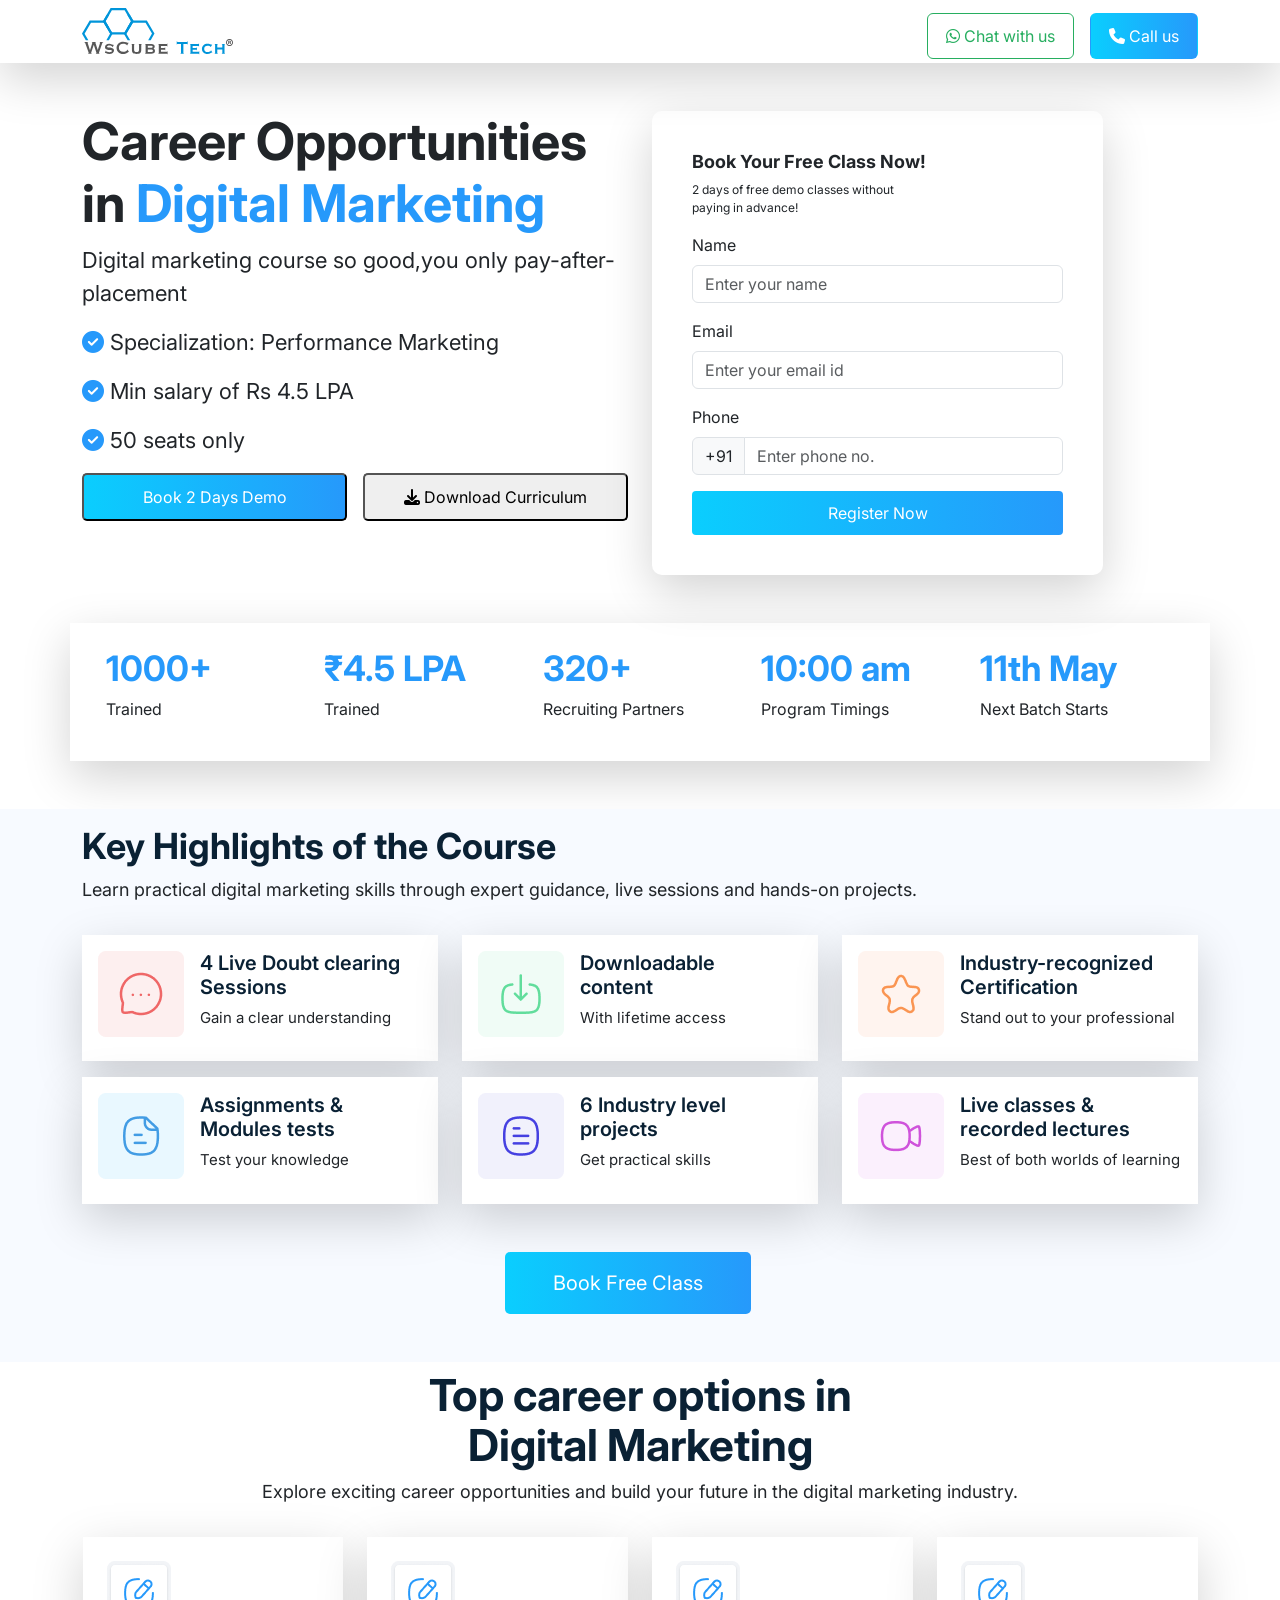
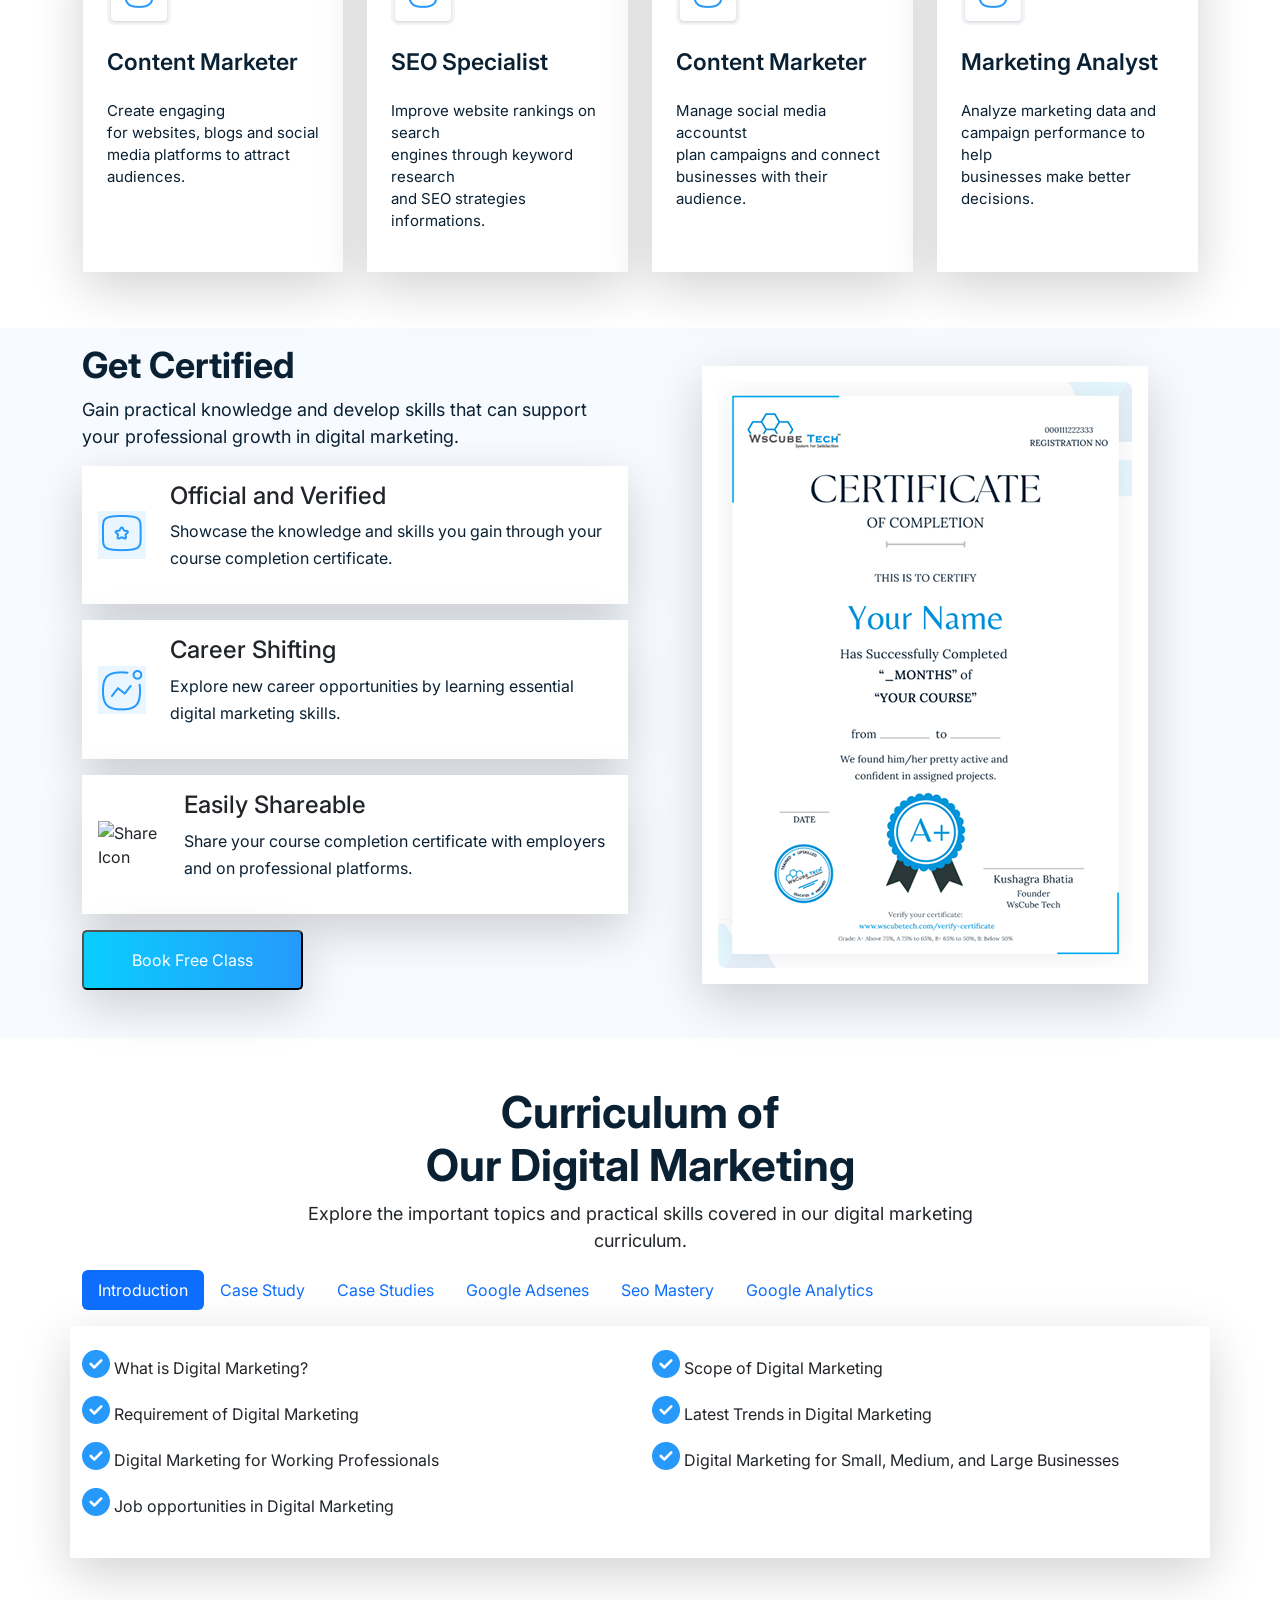
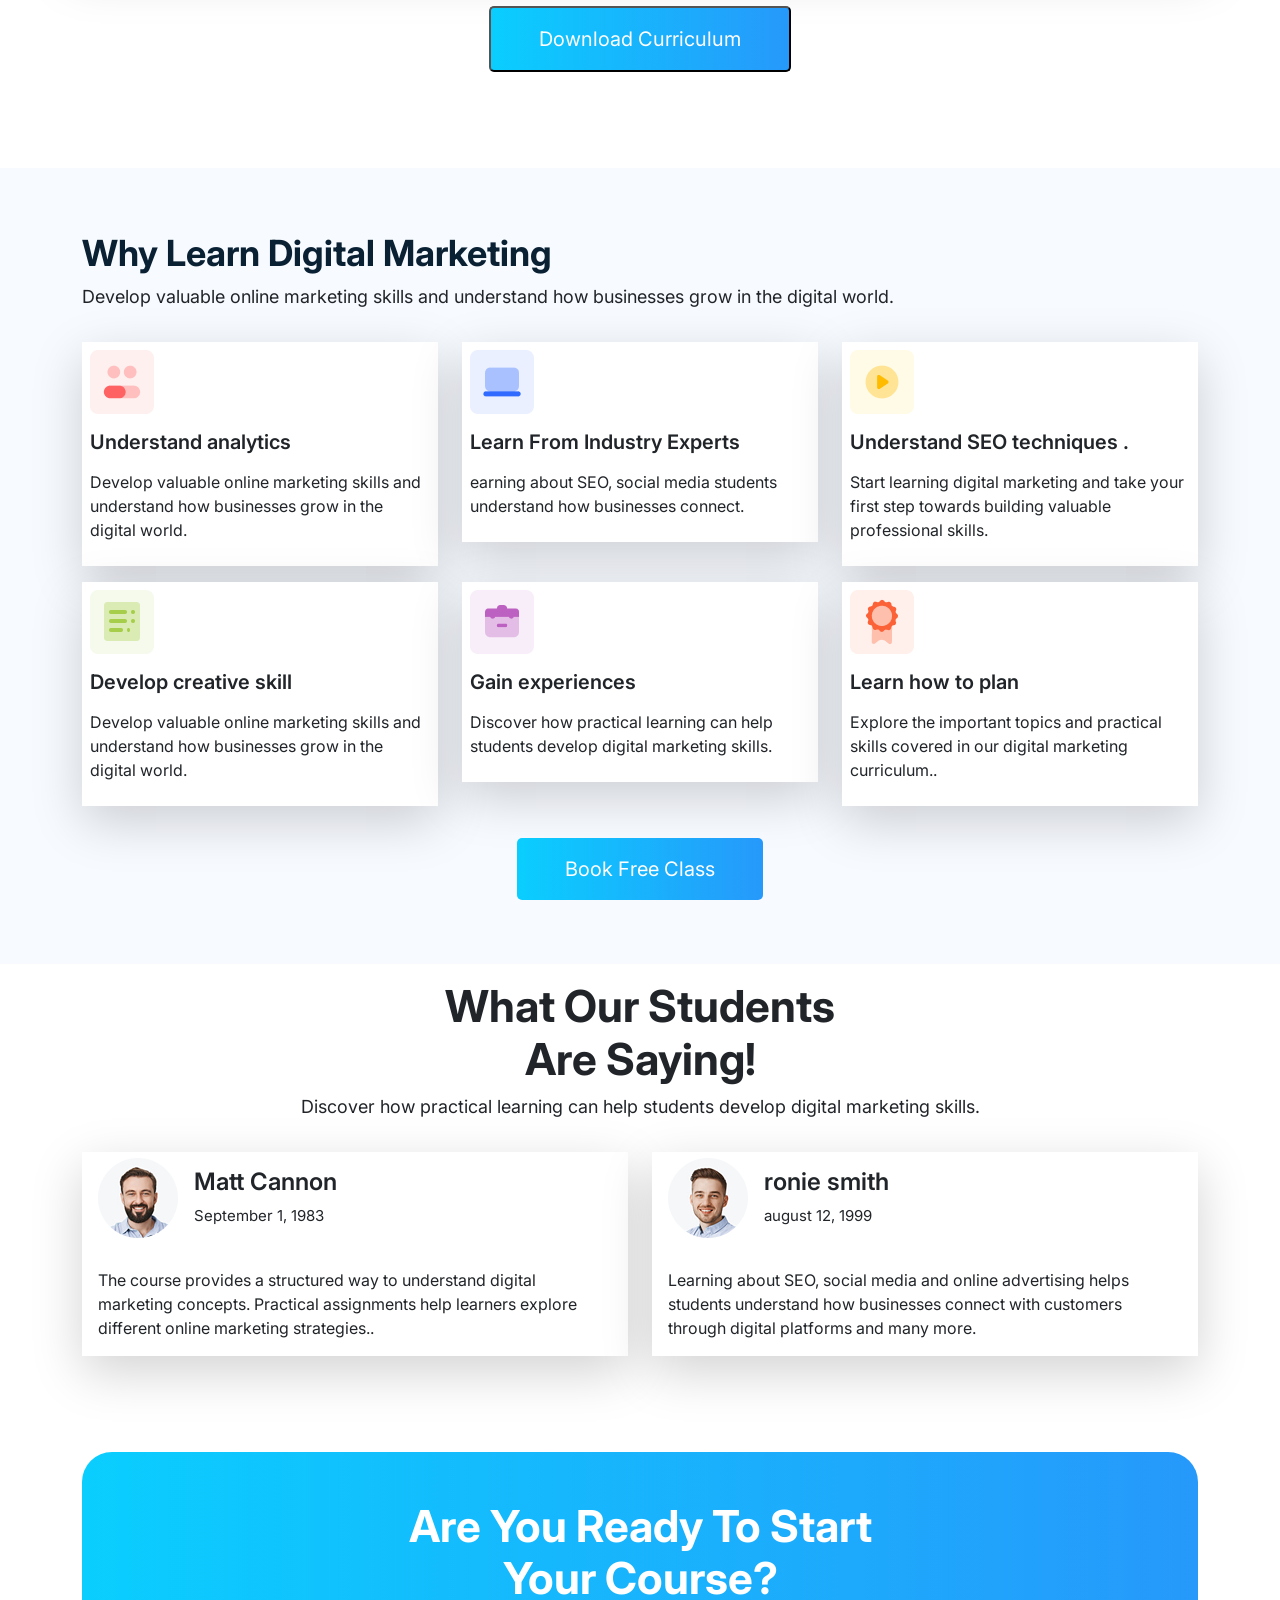
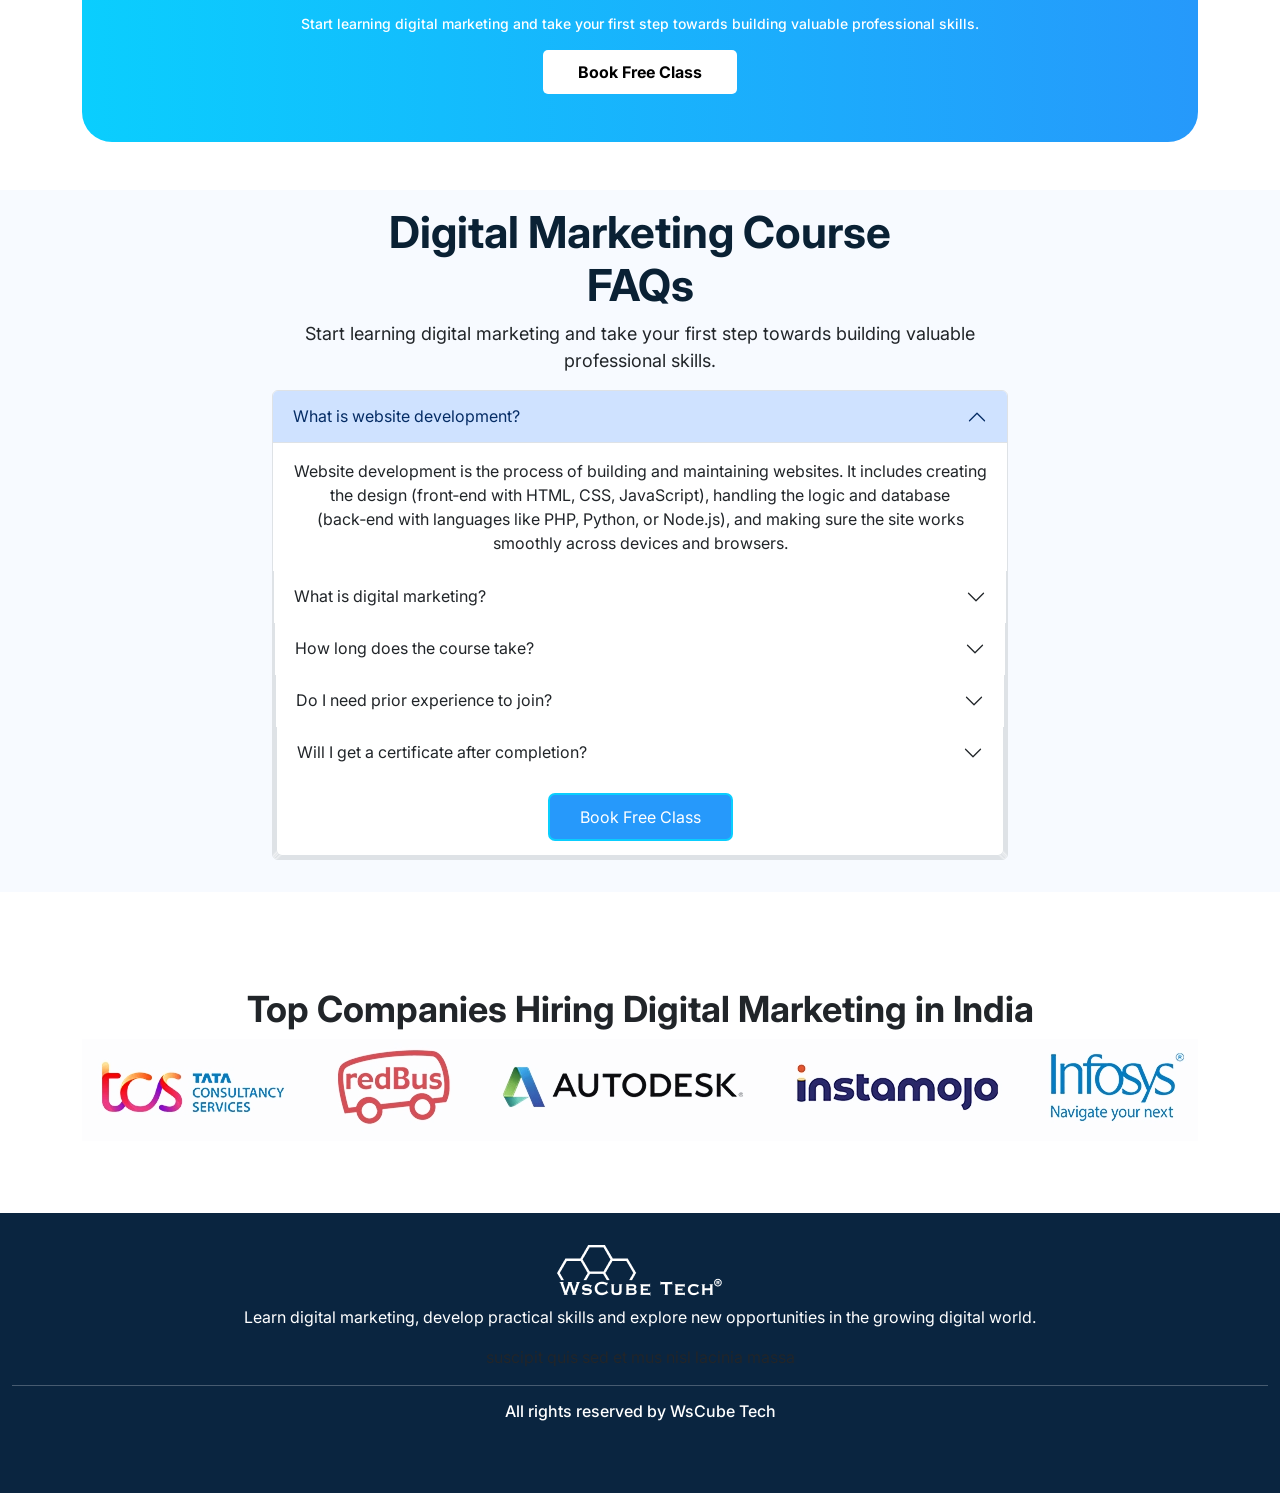
==== commit 445843e8: "Update index.html" ====
--- a/index.html
+++ b/index.html
@@ -194,7 +194,7 @@
       <div class="row mb-3">
         <div class="col-12">
           <h2>Key Highlights of the Course</h2>
-          <p>Lorem ipsum dolor sit amet consectetur. Imperdiet tellus ut ornare pharetra leo vestibulum at orci.</p>
+          <p>Learn practical digital marketing skills through expert guidance, live sessions and hands-on projects.</p>
         </div>
       </div>
       <div class="row gy-3 mb-3">
@@ -268,7 +268,7 @@
       <div class="row  mb-3">
         <div class="col-lg-12 text-center ">
           <h2>Top career options in<br> Digital Marketing</h2>
-          <p>Lorem ipsum dolor sit amet consectetur Imperdiet tellus ut ornare pharetra.</p>
+          <p>Explore exciting career opportunities and build your future in the digital marketing industry.</p>
         </div>
       </div>
       <div class="row gy-2 mb-5">
@@ -277,10 +277,10 @@
             <img src="images/career1.png">
             <div>
               <h4 class="mt-4">Content Marketer</h4>
-              <p class="mt-4">Lorem ipsum dolor sit amet<br>
-                consectetur. Imperdiet tellus ut<br>
-                ornare pharetra leo vestibulum<br>
-                at orci.</p>
+              <p class="mt-4">Create engaging <br>
+                for websites, blogs and social<br>
+                media platforms to attract <br>
+                audiences.</p>
             </div>
           </div>
         </div>
@@ -289,10 +289,10 @@
             <img src="images/career1.png">
             <div>
               <h4 class="mt-4">SEO Specialist</h4>
-              <p class="mt-4">Lorem ipsum dolor sit amet<br>
-                consectetur. Imperdiet tellus ut<br>
-                ornare pharetra leo vestibulum<br>
-                at orci.</p>
+              <p class="mt-4">Improve website rankings on search<br>
+                engines through keyword research<br>
+                and SEO strategies<br>
+                informations.</p>
             </div>
           </div>
         </div>
@@ -301,10 +301,10 @@
             <img src="images/career1.png">
             <div>
               <h4 class="mt-4">Content Marketer</h4>
-              <p class="mt-4">Lorem ipsum dolor sit amet<br>
-                consectetur. Imperdiet tellus ut<br>
-                ornare pharetra leo vestibulum<br>
-                at orci.</p>
+              <p class="mt-4">Manage social media accountst<br>
+                plan campaigns and connect<br>
+                businesses with their <br>
+               audience.</p>
             </div>
           </div>
         </div>
@@ -313,10 +313,10 @@
             <img src="images/career1.png">
             <div>
               <h4 class="mt-4">Marketing Analyst</h4>
-              <p class="mt-4">Lorem ipsum dolor sit amet<br>
-                consectetur. Imperdiet tellus ut<br>
-                ornare pharetra leo vestibulum<br>
-                at orci.</p>
+              <p class="mt-4">Analyze marketing data and<br>
+                campaign performance to help<br>
+               businesses make better<br>
+               decisions.</p>
             </div>
           </div>
         </div>
@@ -332,15 +332,13 @@
         <!-- Left Column: Certificates + Button -->
         <div class="col-lg-6 col-sm-12 certificatesection">
           <h2>Get Certified</h2>
-          <p>Lorem ipsum dolor sit amet consectetur. Imperdiet tellus ut ornare
-            pharetra leo vestibulum at orci.</p>
+          <p>Gain practical knowledge and develop skills that can support your professional growth in digital marketing.</p>
 
           <div class="bg-white mb-3 p-3 gap-4 d-flex align-items-center certificateitem shadow-lg">
             <img src="images/certificate1.png" alt="Certificate Icon">
             <div>
               <h4>Official and Verified</h4>
-              <p>Lorem ipsum dolor sit amet consectetur. Imperdiet tellus ut ornare
-                pharetra leo vestibulum at orci.</p>
+              <p>Showcase the knowledge and skills you gain through your course completion certificate.</p>
             </div>
           </div>
 
@@ -348,8 +346,7 @@
             <img src="images/certificate2.png" alt="Career Icon">
             <div>
               <h4>Career Shifting</h4>
-              <p>Lorem ipsum dolor sit amet consectetur. Imperdiet tellus ut ornare
-                pharetra leo vestibulum at orci.</p>
+              <p>Explore new career opportunities by learning essential digital marketing skills.</p>
             </div>
           </div>
 
@@ -357,8 +354,7 @@
             <img src="images/send.png" alt="Share Icon">
             <div>
               <h4>Easily Shareable</h4>
-              <p>Lorem ipsum dolor sit amet consectetur. Imperdiet tellus ut ornare
-                pharetra leo vestibulum at orci.</p>
+             <p>Share your course completion certificate with employers and on professional platforms.</p>
             </div>
           </div>
 
@@ -380,8 +376,7 @@
       <div class="row justify-content-center">
         <div class="col-8 text-center tabsection">
           <h2>Curriculum of<br> Our Digital Marketing</h2>
-          <p>Lorem ipsum dolor sit amet consectetur Imperdiet tellus ut ornare pharetra.</p>
-        </div>
+<p>Explore the important topics and practical skills covered in our digital marketing curriculum.</p>        </div>
       </div>
 
       <div class="row">
@@ -570,17 +565,16 @@
       <div class="row mb-3 ">
         <div class="col-12 marketsection">
           <h2 class=mt-3>Why Learn Digital Marketing</h2>
-          <p>Lorem ipsum dolor sit amet consectetur. Imperdiet tellus ut ornare pharetra leo vestibulum at orci.</p>
-        </div>
+<p>Develop valuable online marketing skills and understand how businesses grow in the digital world.</p>        </div>
       </div>
       <div class="row gy-3 mb-3">
         <div class="col-lg-4 col-sm-6 col-12">
           <div class="bg-white p-2 gap-3 align-items-start marketitem shadow-lg">
             <img src="images/marketk.png">
             <div>
-              <h3 class="mt-3">Learn From Industry Experts</h2>
-                <p class="mt-3">Lorem ipsum dolor sit amet consectetur.<br> Vitae suspendisse pellentesque amet<br>
-                  porttitor facilisis dignissim felis.</p>
+              <h3 class="mt-3">Understand analytics</h2>
+                <p class="mt-3"><p>Develop valuable online marketing skills and understand how businesses grow in the digital world.</p>
+                 
             </div>
           </div>
         </div>
@@ -590,8 +584,7 @@
             <img src="images/market.png">
             <div>
               <h3 class="mt-3">Learn From Industry Experts</h2>
-                <p class="mt-3">Lorem ipsum dolor sit amet consectetur.<br> Vitae suspendisse pellentesque amet<br>
-                  porttitor facilisis dignissim felis.</p>
+                <p class="mt-3">earning about SEO, social media students understand how businesses connect.</p>
             </div>
           </div>
         </div>
@@ -600,9 +593,8 @@
           <div class="bg-white p-2  gap-3 align-items-start marketitem shadow-lg">
             <img src="images/market2.png">
             <div>
-              <h3 class="mt-3">Learn From Industry Experts</h2>
-                <p class="mt-3">Lorem ipsum dolor sit amet consectetur.<br> Vitae suspendisse pellentesque amet<br>
-                  porttitor facilisis dignissim felis.</p>
+              <h3 class="mt-3">Understand SEO techniques .</h2>
+                <p class="mt-3">Start learning digital marketing and take your first step towards building valuable professional skills.</p>
             </div>
           </div>
         </div>
@@ -611,9 +603,8 @@
           <div class="bg-white p-2  gap-3 align-items-start marketitem shadow-lg">
             <img src="images/market3.png">
             <div>
-              <h3 class="mt-3">Learn From Industry Experts</h2>
-                <p class="mt-3">Lorem ipsum dolor sit amet consectetur.<br> Vitae suspendisse pellentesque amet<br>
-                  porttitor facilisis dignissim felis.</p>
+              <h3 class="mt-3">Develop creative skill</h2>
+                <p class="mt-3"><p>Develop valuable online marketing skills and understand how businesses grow in the digital world.</p>
             </div>
           </div>
         </div>
@@ -622,9 +613,8 @@
           <div class="bg-white p-2  gap-3 align-items-start marketitem shadow-lg">
             <img src="images/markett4.png">
             <div>
-              <h3 class="mt-3">Learn From Industry Experts</h2>
-                <p class="mt-3">Lorem ipsum dolor sit amet consectetur.<br> Vitae suspendisse pellentesque amet<br>
-                  porttitor facilisis dignissim felis.</p>
+              <h3 class="mt-3">Gain experiences</h2>
+                <p class="mt-3">Discover how practical learning can help students develop digital marketing skills.</p>
             </div>
           </div>
         </div>
@@ -633,9 +623,8 @@
           <div class="bg-white p-2  gap-3 align-items-start marketitem shadow-lg">
             <img src="images/Frame (5).png">
             <div>
-              <h3 class=mt-3>Learn From Industry Experts</h2>
-                <p class="mt-3">Lorem ipsum dolor sit amet consectetur.<br> Vitae suspendisse pellentesque amet<br>
-                  porttitor facilisis dignissim felis.</p>
+              <h3 class=mt-3>Learn how to plan</h2>
+                <p class="mt-3">Explore the important topics and practical skills covered in our digital marketing curriculum..</p>
             </div>
           </div>
         </div>
@@ -654,8 +643,7 @@
       <div class="row mb-3">
         <div class="col-lg-12 text-center studentsection">
           <h2>What Our Students<br> Are Saying!</h2>
-          <p>Lorem ipsum dolor sit amet consectetur Imperdiet tellus ut ornare pharetra.</p>
-        </div>
+<p>Discover how practical learning can help students develop digital marketing skills.</p>        </div>
       </div>
     </div>
 
@@ -672,10 +660,7 @@
               <div>
               </div>
             </div>
-            <p class="mt-2 mx-3 py-3 ">Lorem ipsum dolor sit amet consectetur. Arcu nisi diam eget id turpis donec et
-              morbi. Sit eu nisl non scelerisque vestibulum pulvinar. Condimentum massa bibendum Arcu nisi diam eget id
-              turpis donec et pretium
-              tincidunt sed vel.</p>
+            <p class="mt-2 mx-3 py-3 ">The course provides a structured way to understand digital marketing concepts. Practical assignments help learners explore different online marketing strategies..</p>
           </div>
         </div>
 
@@ -690,10 +675,7 @@
               <div>
               </div>
             </div>
-            <p class="mt-2 mx-3 py-3 ">Lorem ipsum dolor sit amet consectetur. Arcu nisi diam eget id turpis donec et
-              morbi. Sit eu nisl non scelerisque vestibulum pulvinar. Condimentum massa bibendum Arcu nisi diam eget id
-              turpis donec et pretium
-              tincidunt sed vel.</p>
+            <p class="mt-2 mx-3 py-3 ">Learning about SEO, social media and online advertising helps students understand how businesses connect with customers through digital platforms and many more.</p>
           </div>
         </div>
       </div>
@@ -705,8 +687,7 @@
         <div class="col-lg-12 col-12 align-items-center text-center">
           <div class="readysection text-center p-lg-5 py-5">
             <h1>Are You Ready To Start<br> Your Course?</h1>
-            <p>Lorem ipsum dolor sit amet consectetur. Arcu nisi diam eget id <br>turpis donec et morbi.</p>
-            <button class="readybtn text-center">Book Free Class</button>
+<p>Start learning digital marketing and take your first step towards building valuable professional skills.</p>            <button class="readybtn text-center">Book Free Class</button>
           </div>
         </div>
       </div>
@@ -718,8 +699,7 @@
       <div class="row mb-3 justify-content-center">
         <div class="col-lg-8 text-center faqsection">
           <h2>Digital Marketing Course <br>FAQs</h2>
-          <p>Lorem ipsum dolor sit amet consectetur Imperdiet tellus ut ornare pharetra.</p>
-
+<p>Start learning digital marketing and take your first step towards building valuable professional skills.</p>
           <div class="accordion" id="accordionExample">
             <div class="accordion-item">
               <h2 class="accordion-header">
@@ -813,8 +793,7 @@
     <div class="row">
       <div class="col-12 text-center mt-3 mb-2 enditem">
         <img src="images/logo_black 2.png">
-        <p>Lorem ipsum dolor sit amet consectetur. Mattis id rhoncus non fermentum quam<br> duis faucibus blandit. Non
-          suscipit quis sed et mus nisl lacinia massa</p>
+<p>Learn digital marketing, develop practical skills and explore new opportunities in the growing digital world.</p>          suscipit quis sed et mus nisl lacinia massa</p>
         <hr>
         <h6 class="mb-5 align-items-end justify-content-end">All rights reserved by WsCube Tech</h6>
       </div>
